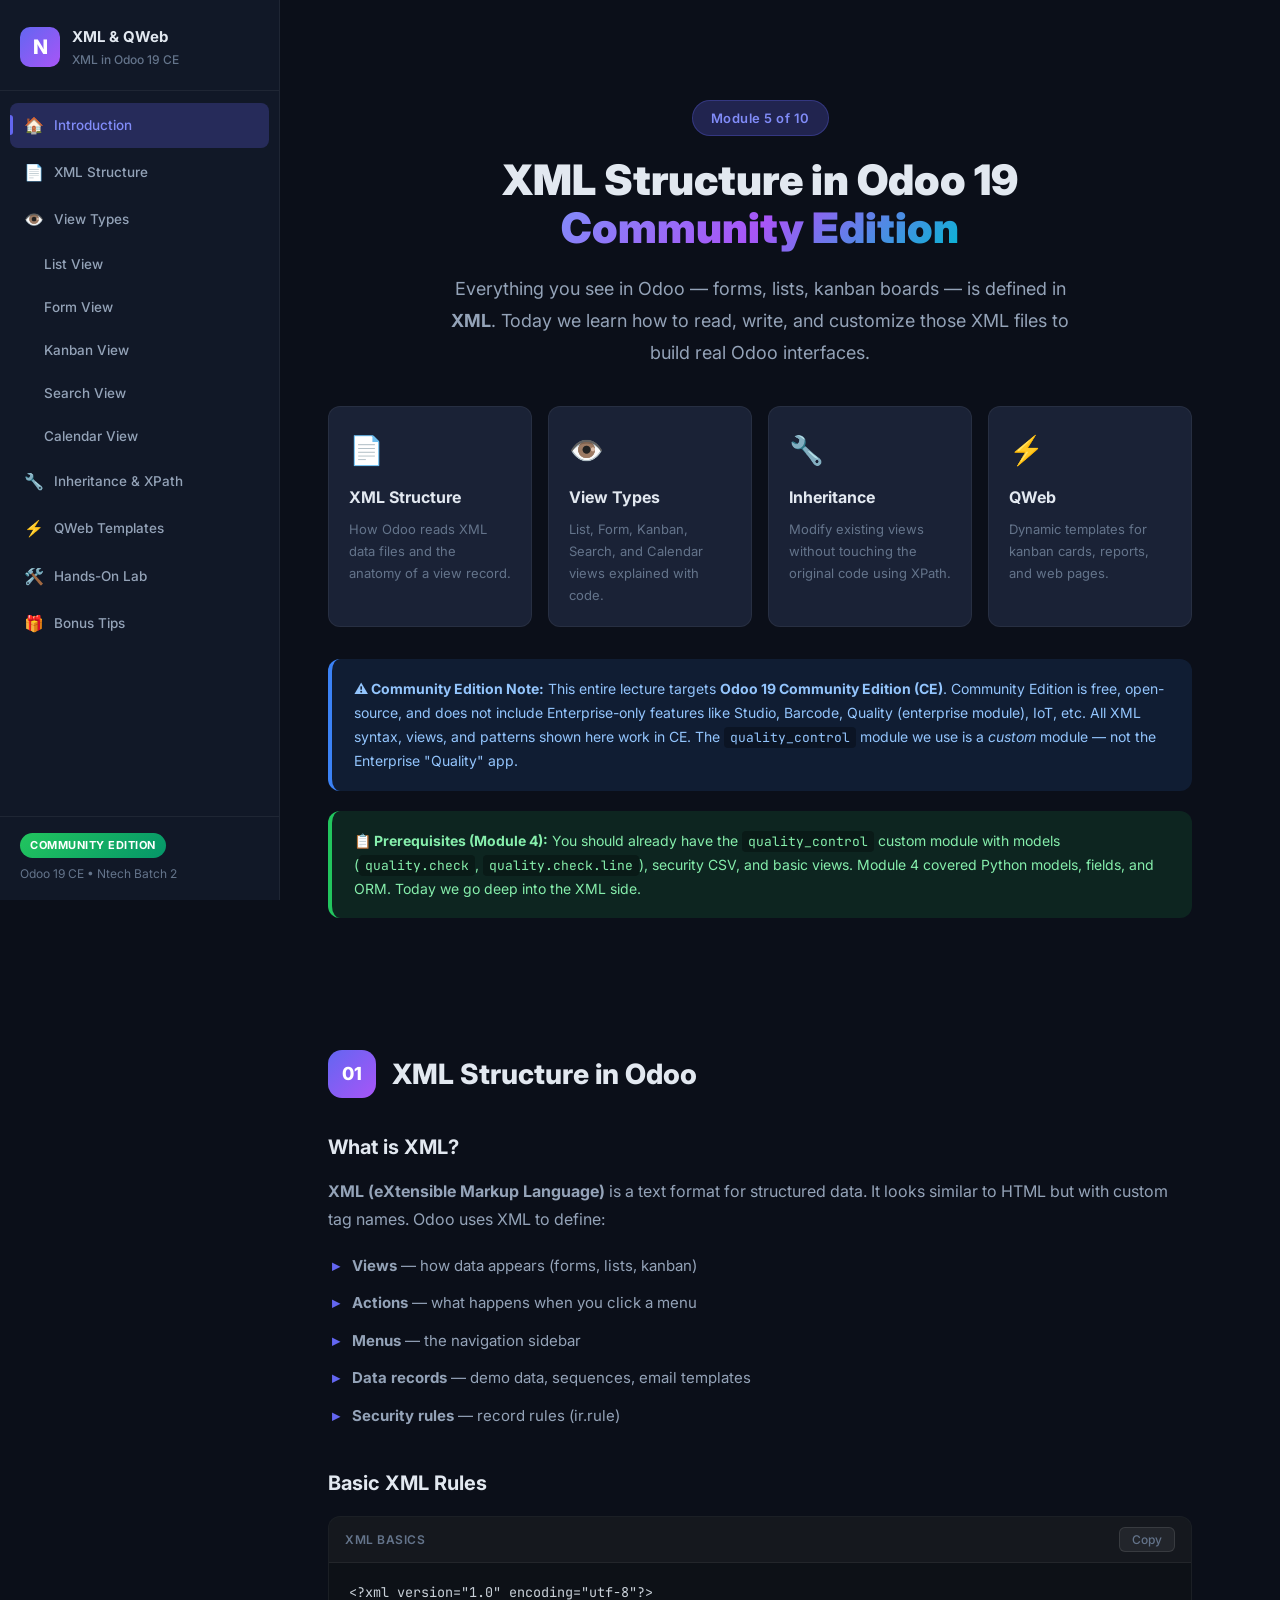
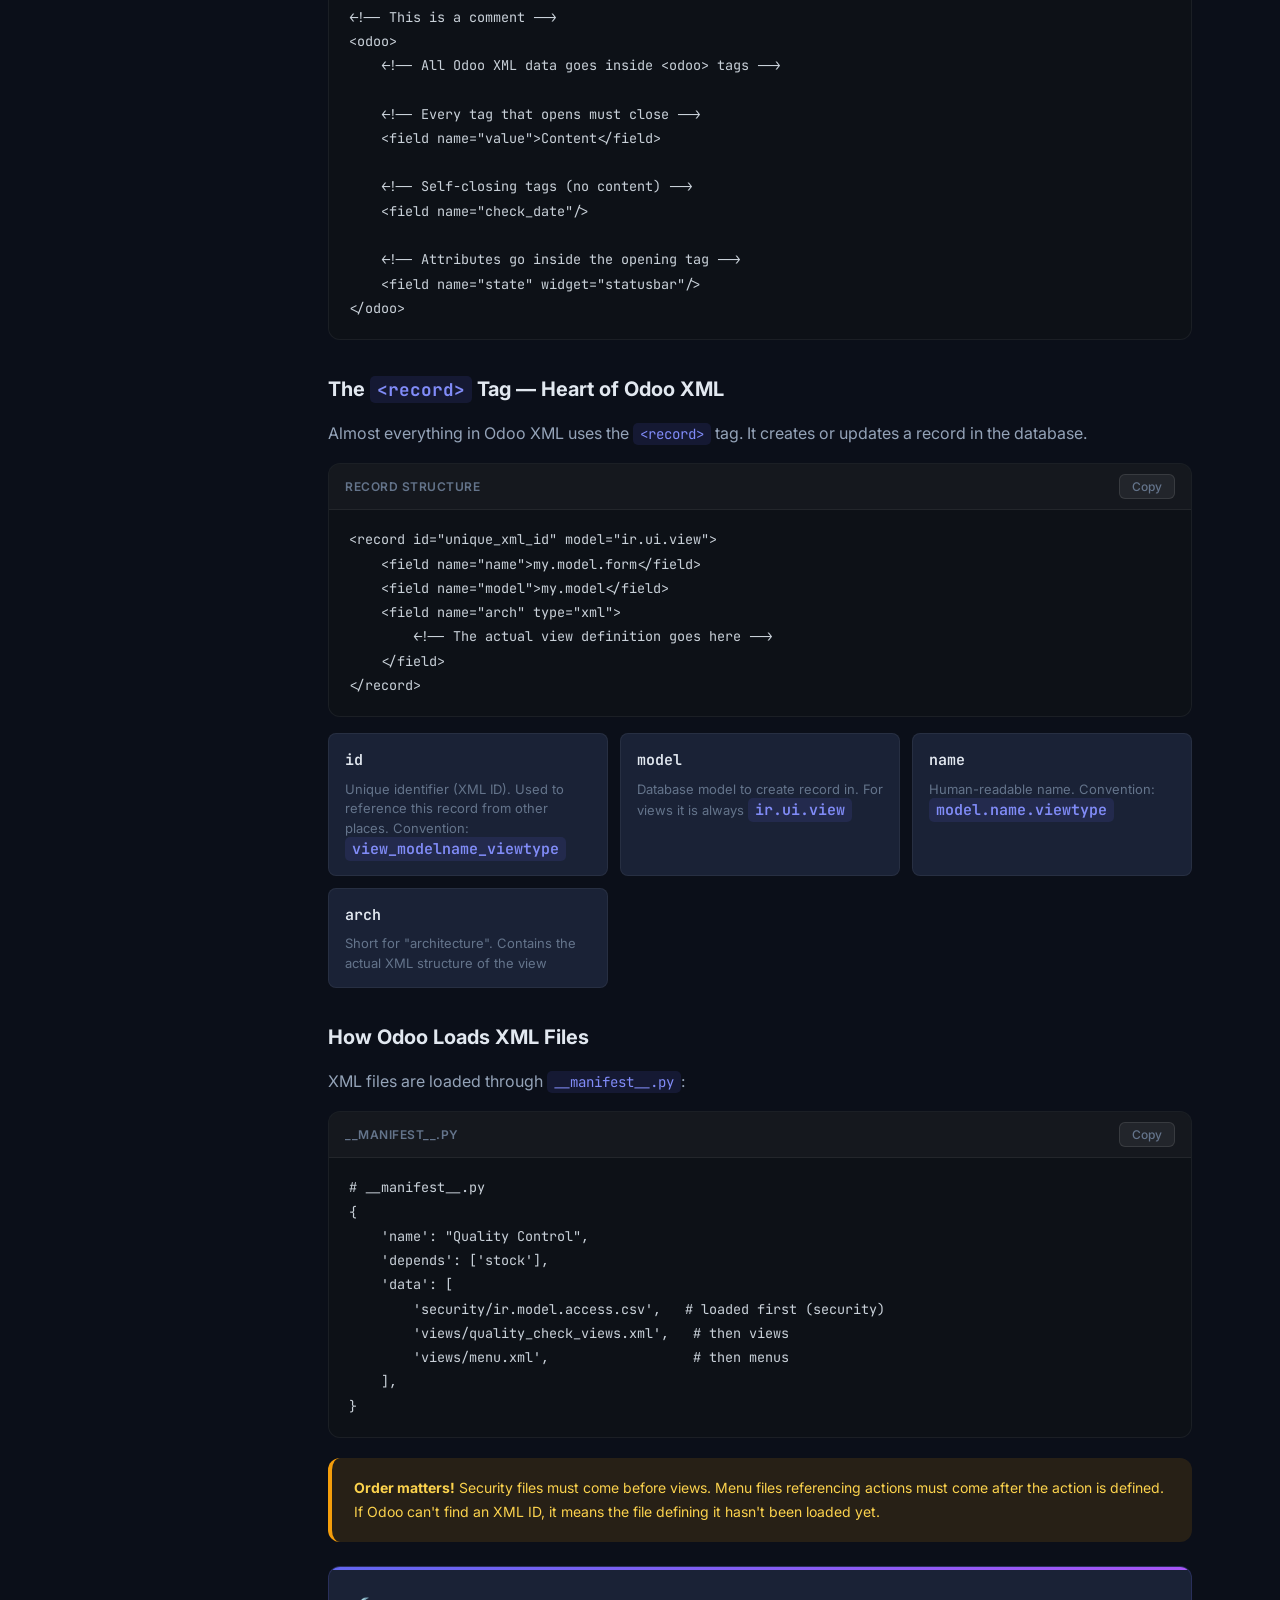
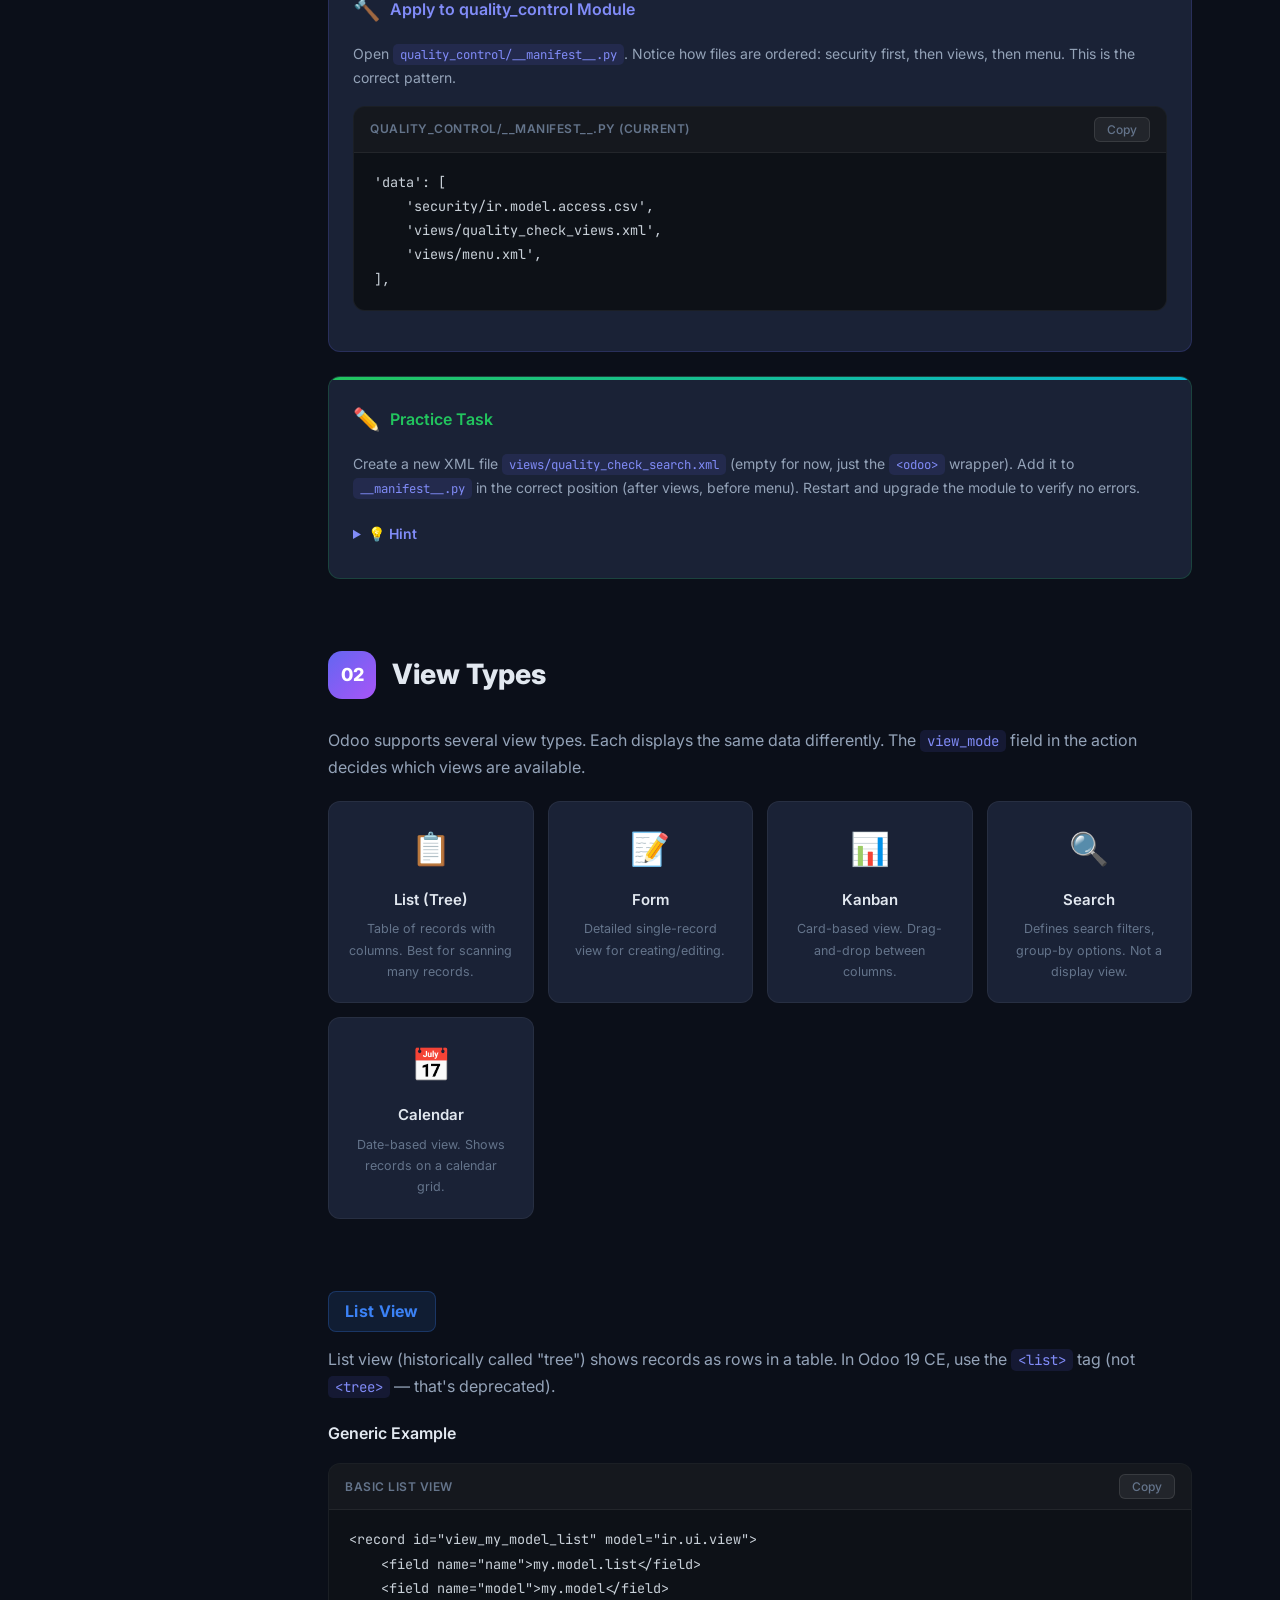
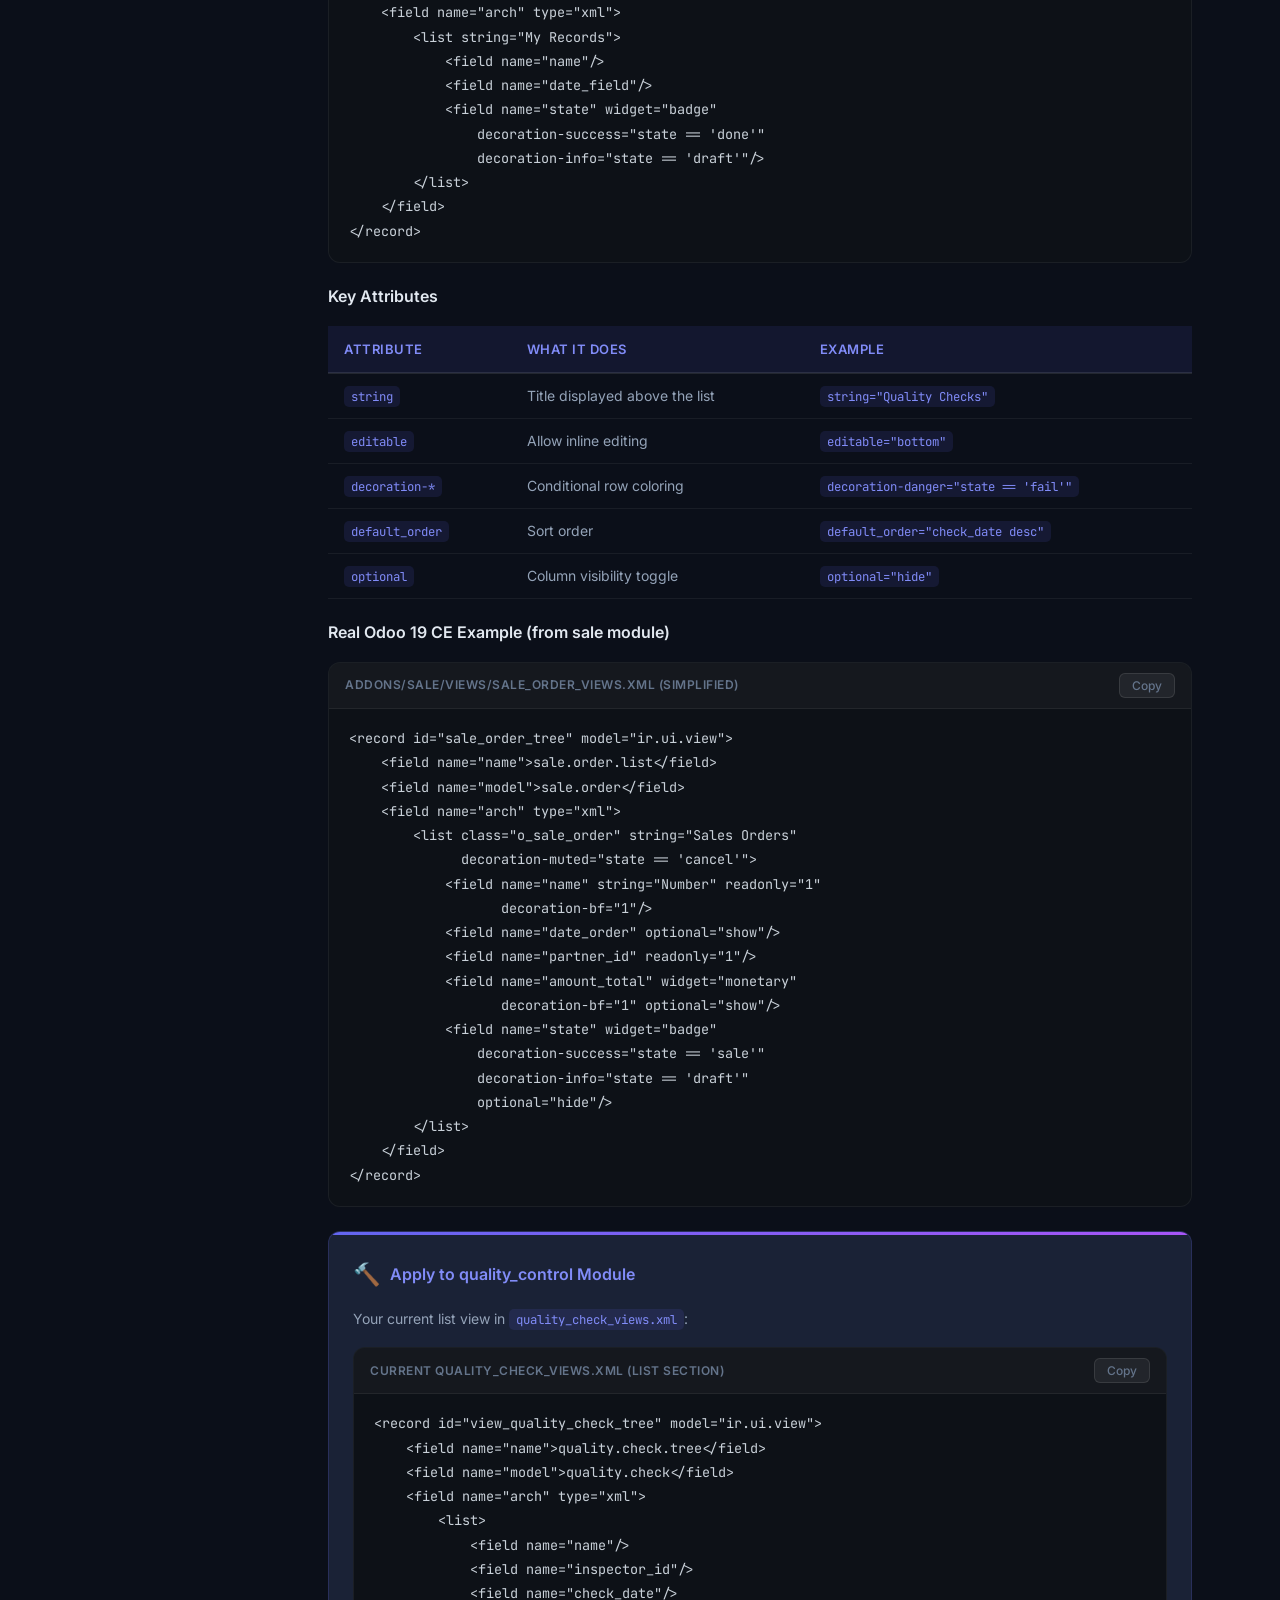
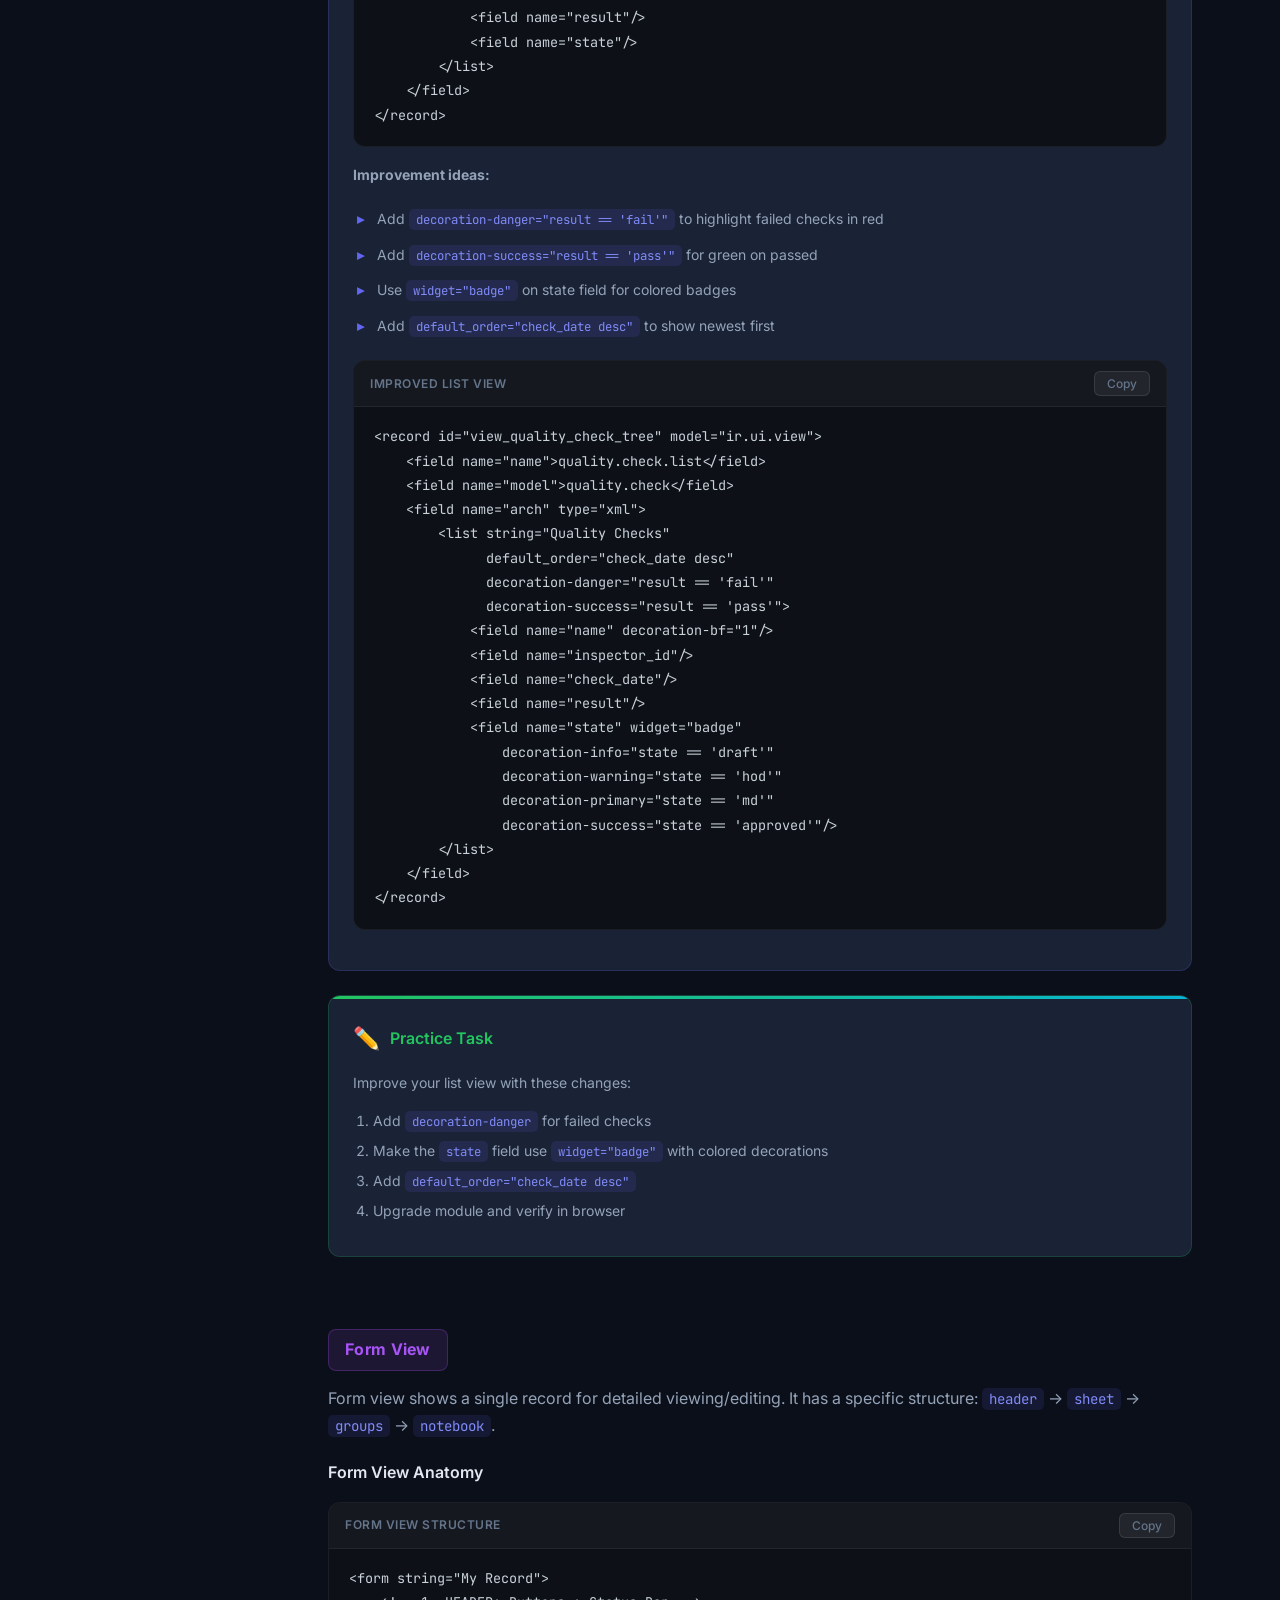
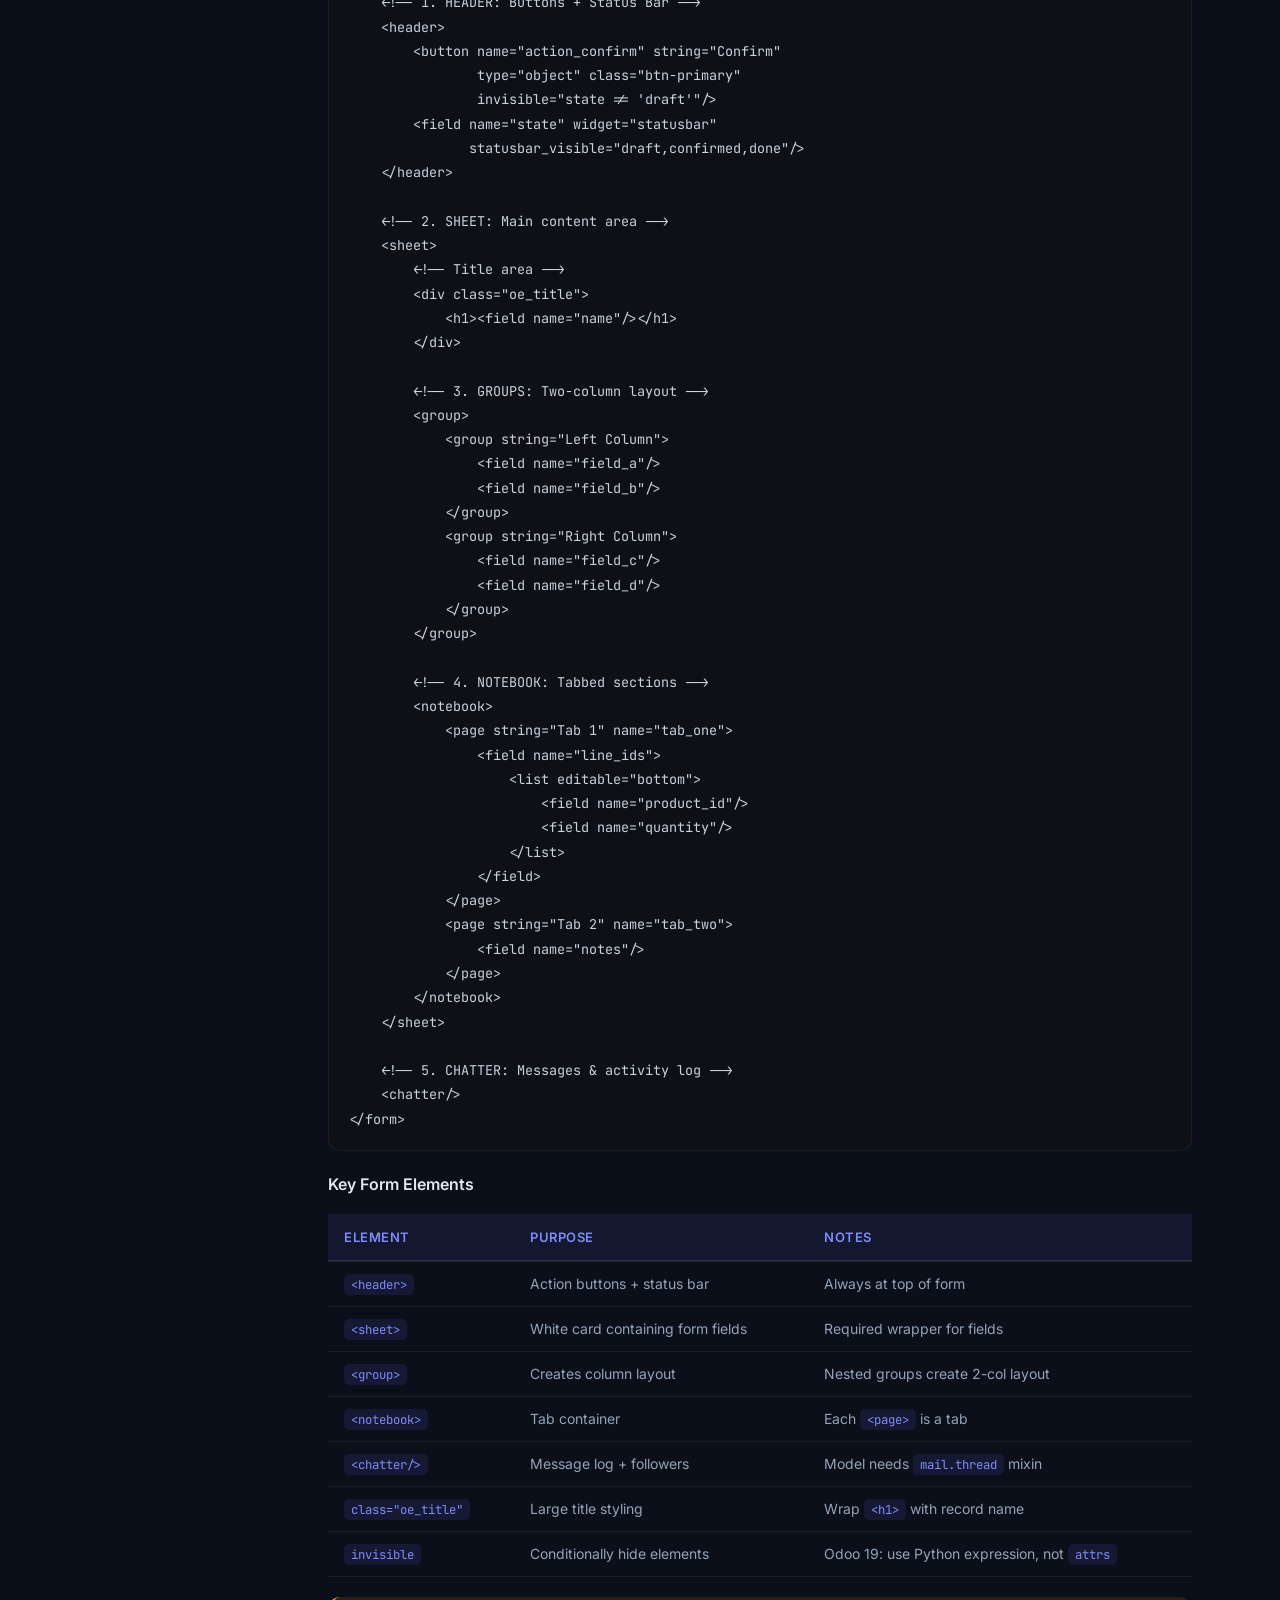
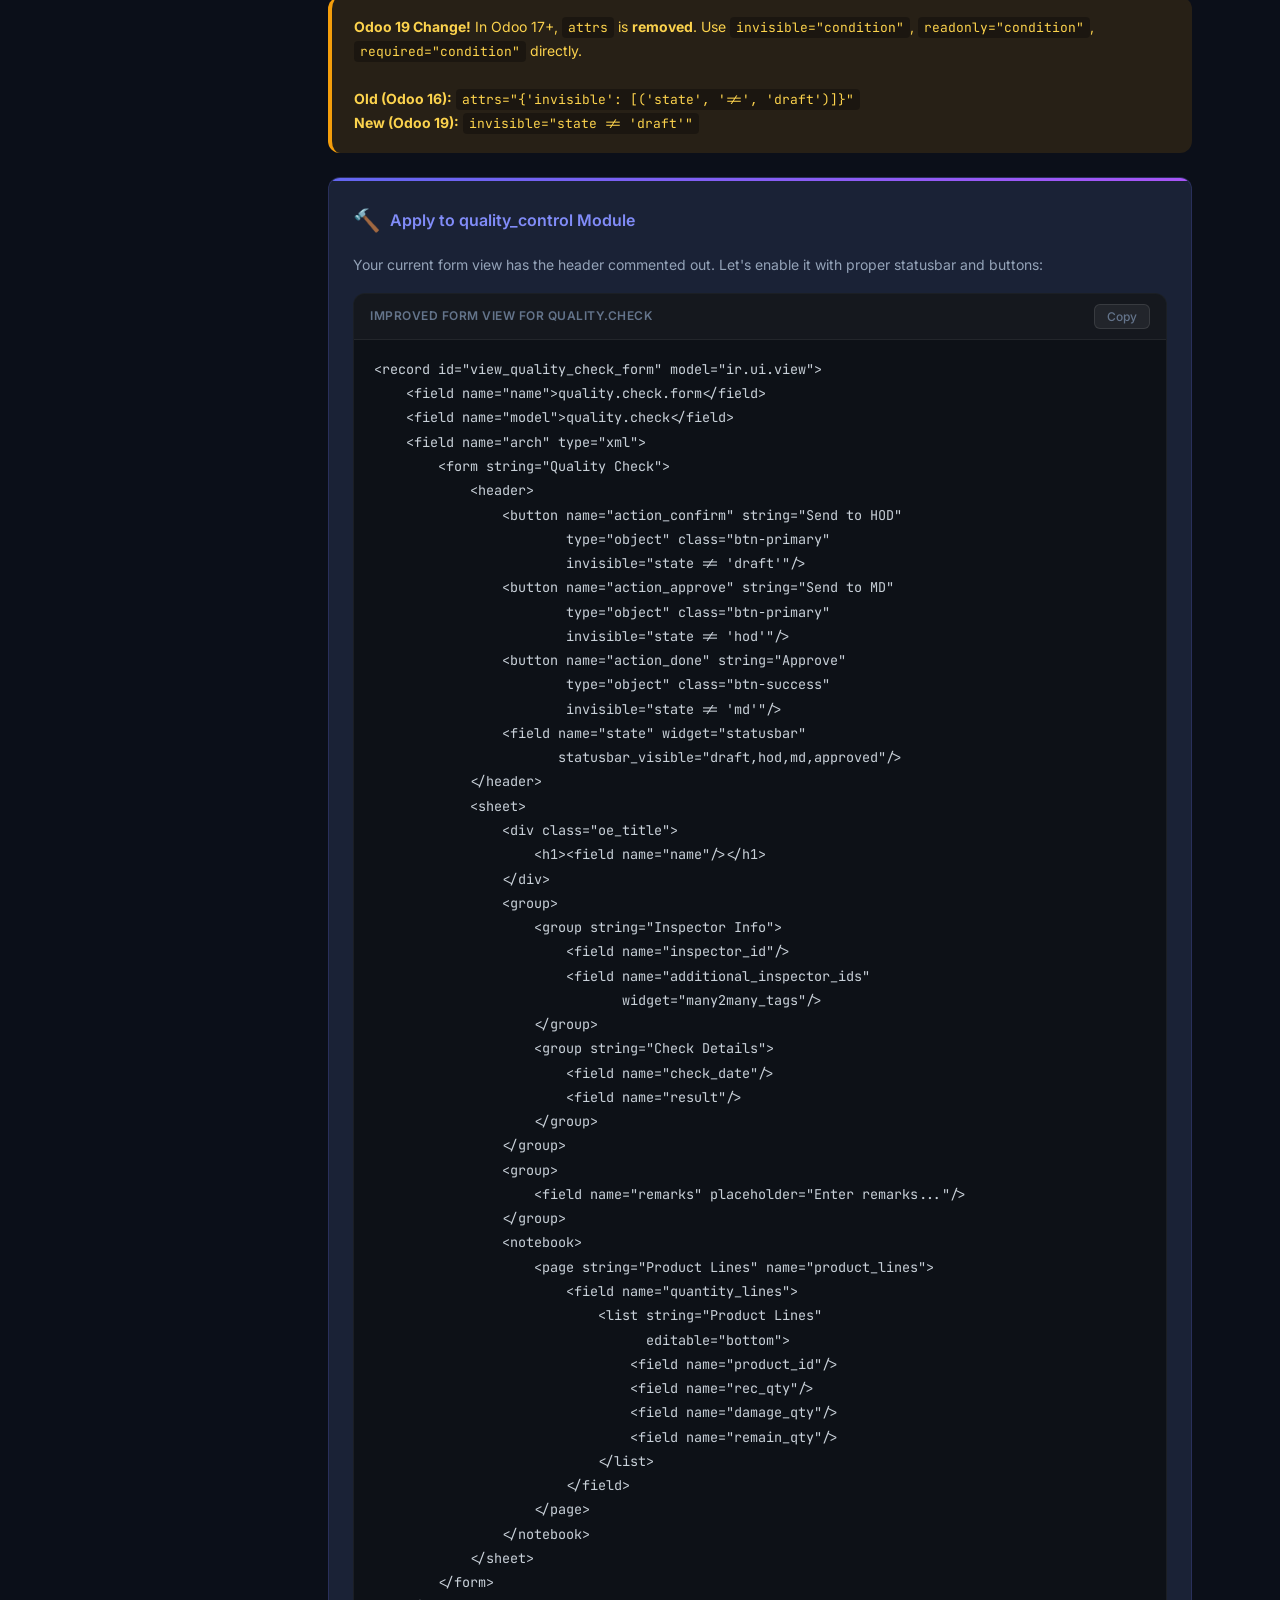
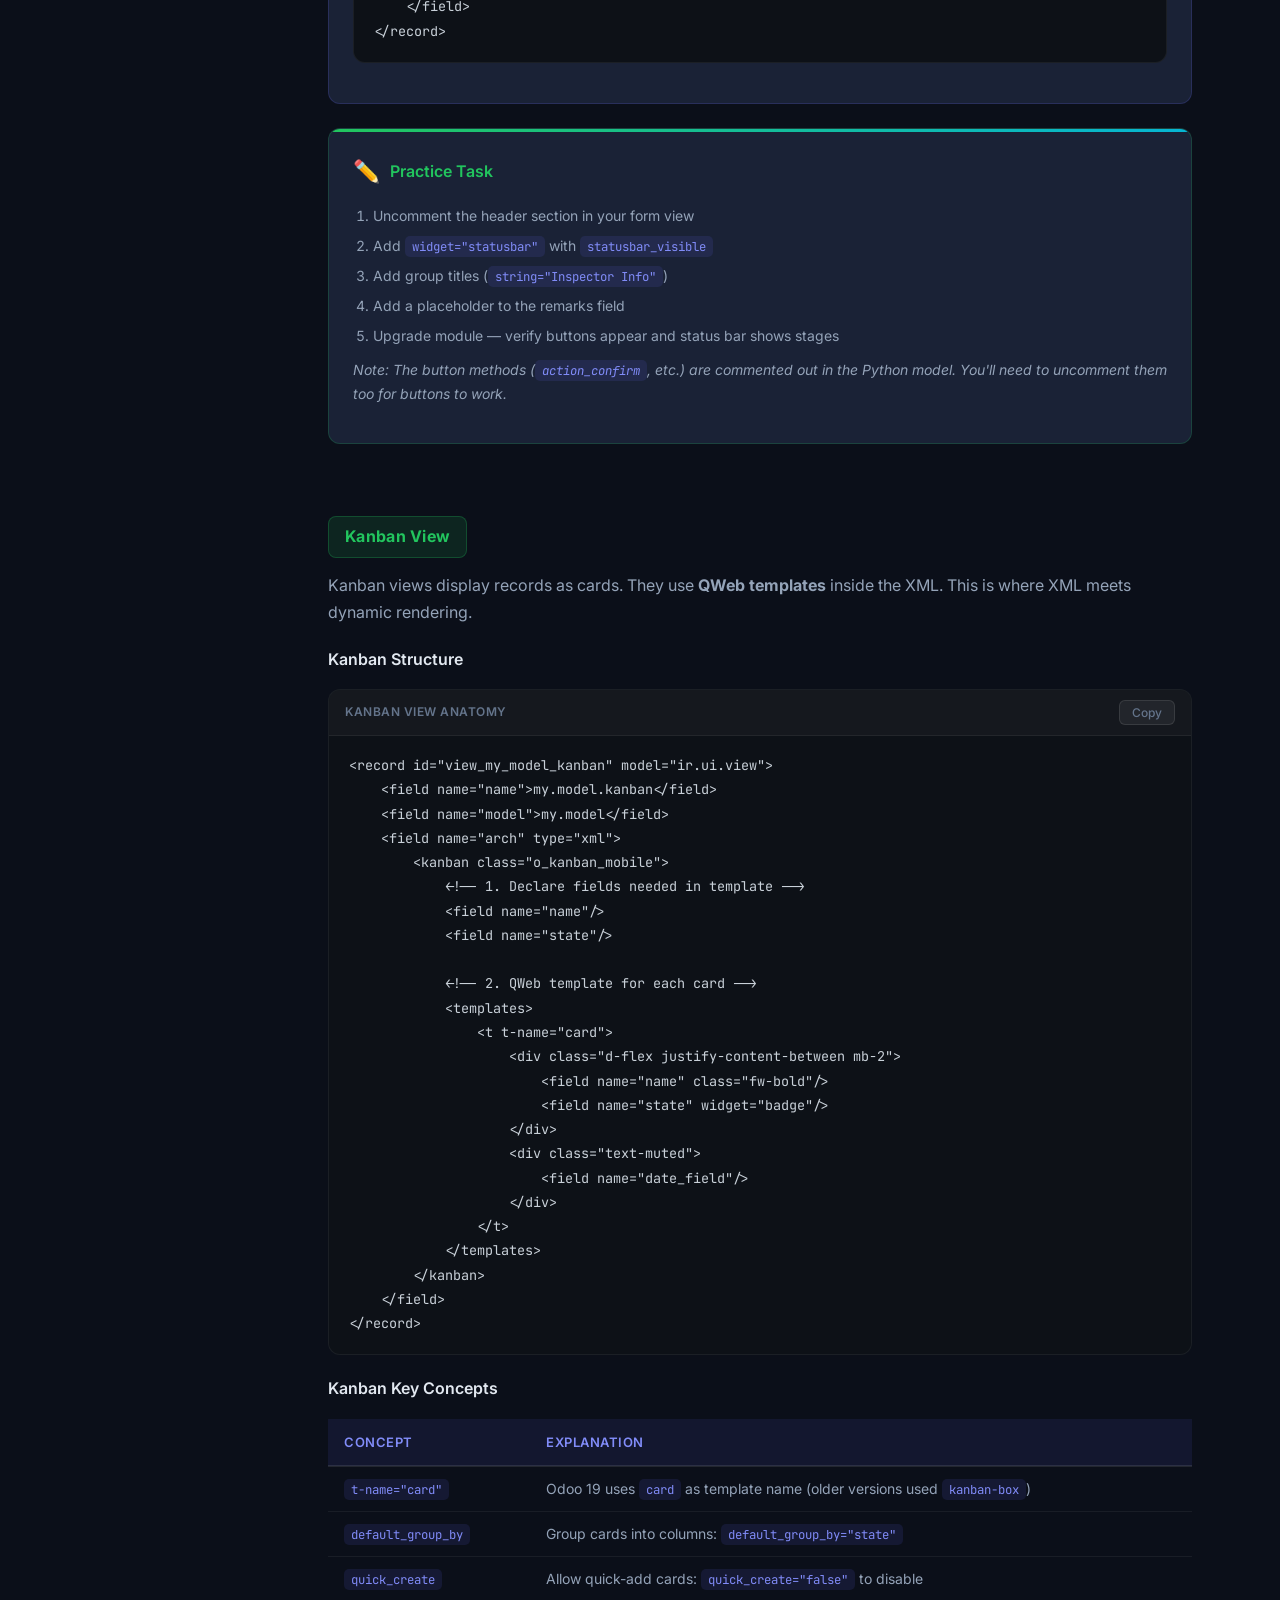
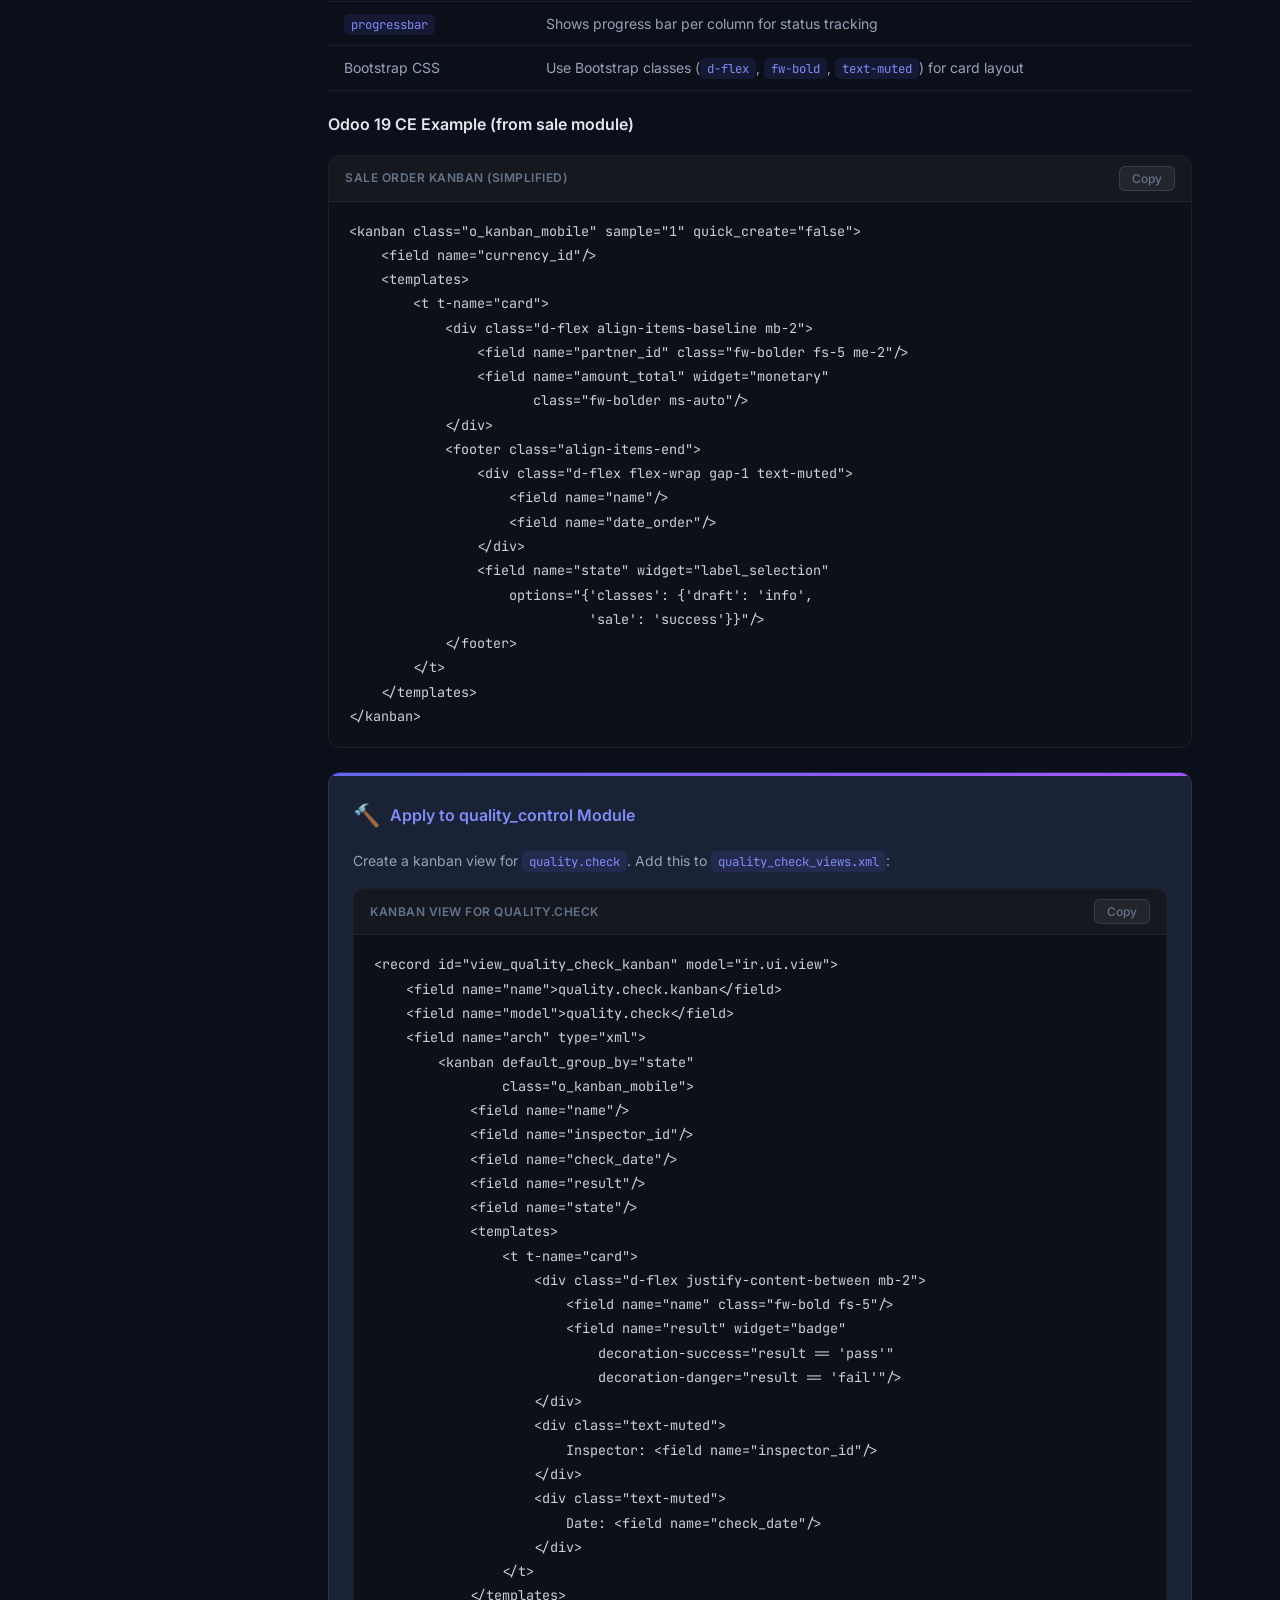
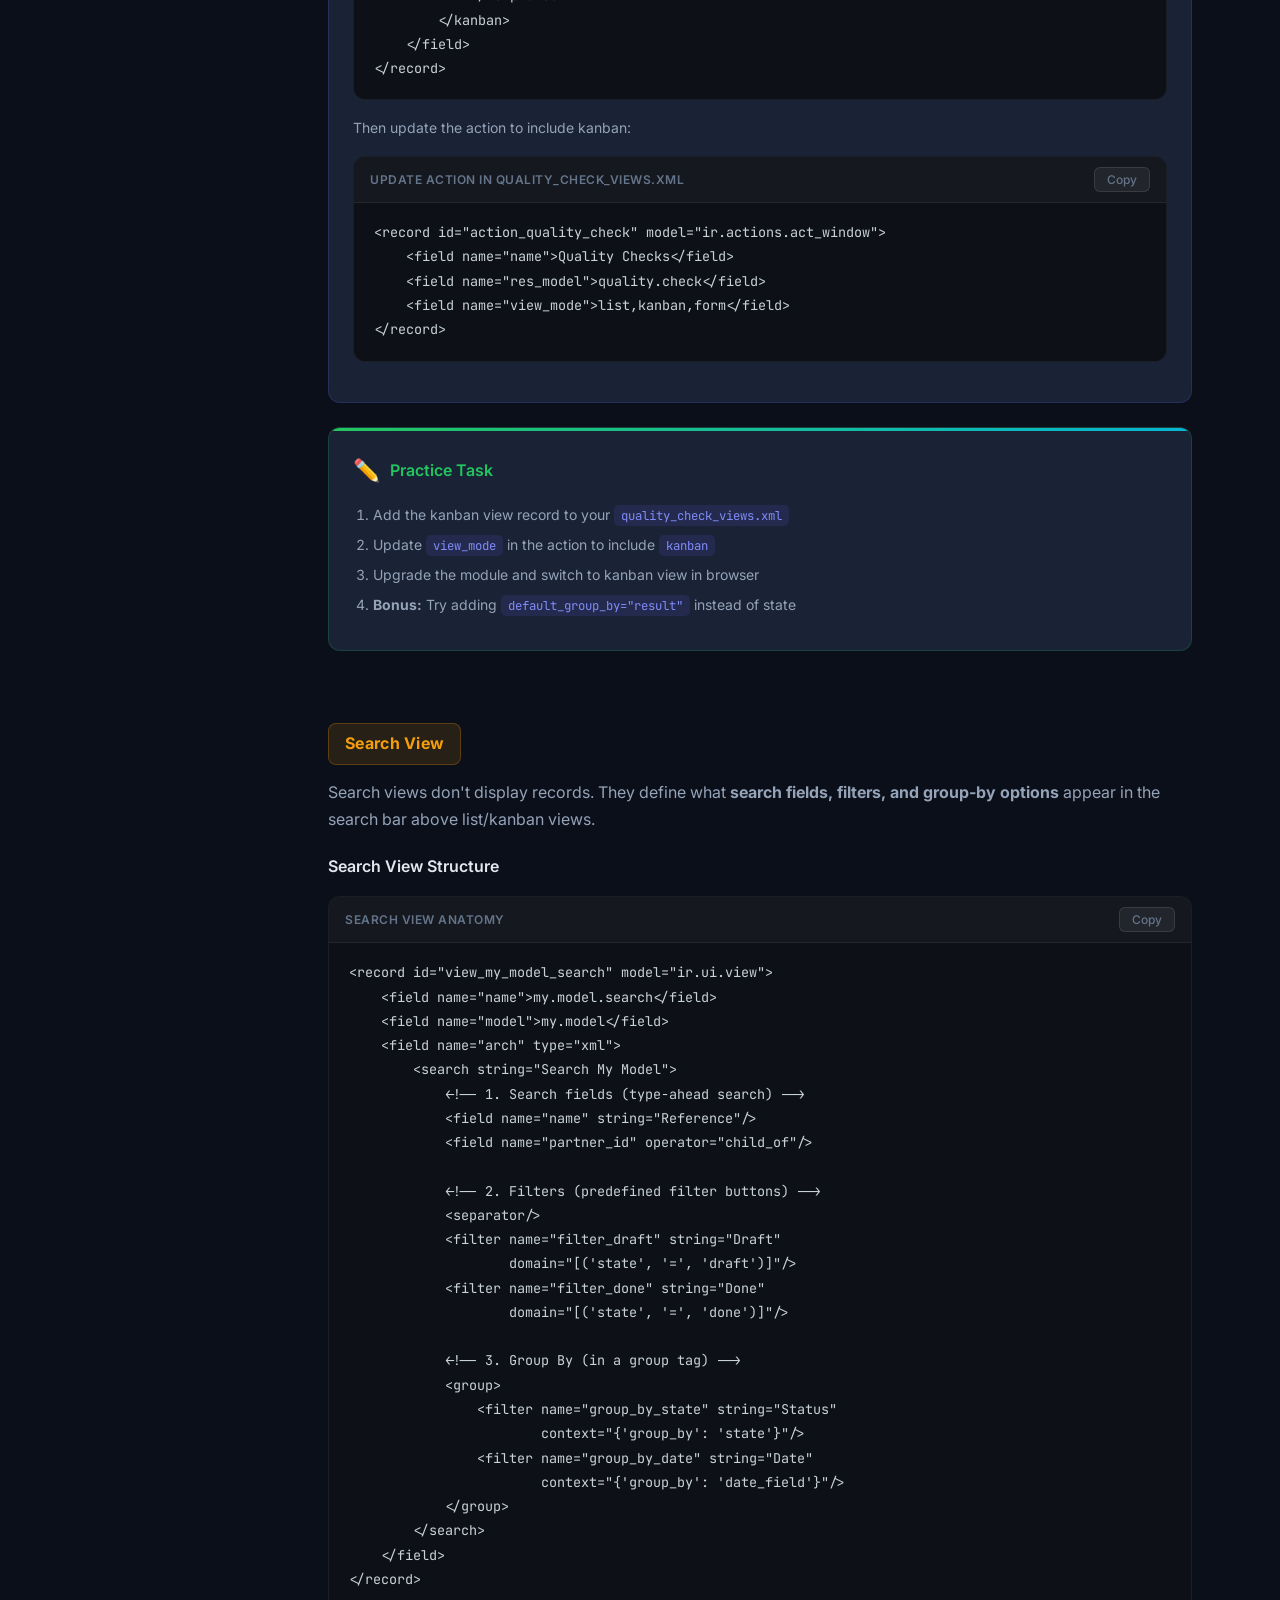
==== module5_lecture/index.html @ 1974e5aa "Add files via upload" ====
<!DOCTYPE html>
<html lang="en">
<head>
    <meta charset="UTF-8">
    <meta name="viewport" content="width=device-width, initial-scale=1.0">
    <title>Module 5 — XML Structure in Odoo 19 CE | Ntech Batch 2</title>
    <meta name="description" content="Beginner-friendly lecture on Odoo 19 Community Edition XML views, inheritance, QWeb templates, and hands-on exercises using the Quality Control module.">
    <link rel="preconnect" href="https://fonts.googleapis.com">
    <link rel="preconnect" href="https://fonts.gstatic.com" crossorigin>
    <link href="https://fonts.googleapis.com/css2?family=Inter:wght@300;400;500;600;700;800;900&family=JetBrains+Mono:wght@400;500;600&display=swap" rel="stylesheet">
    <link rel="stylesheet" href="styles.css">
</head>
<body>
    <!-- ============================================================ -->
    <!-- FLOATING PROGRESS BAR                                         -->
    <!-- ============================================================ -->
    <div class="progress-bar" id="progressBar"></div>

    <!-- ============================================================ -->
    <!-- SIDEBAR NAVIGATION                                            -->
    <!-- ============================================================ -->
    <nav class="sidebar" id="sidebar">
        <div class="sidebar-header">
            <div class="logo-mark">N</div>
            <div>
                <div class="sidebar-title">XML &amp; QWeb</div>
                <div class="sidebar-subtitle">XML in Odoo 19 CE</div>
            </div>
        </div>
        <ul class="nav-list" id="navList">
            <li><a href="#intro" class="nav-link active" data-section="intro">
                <span class="nav-icon">🏠</span> Introduction
            </a></li>
            <li><a href="#topic1" class="nav-link" data-section="topic1">
                <span class="nav-icon">📄</span> XML Structure
            </a></li>
            <li><a href="#topic2" class="nav-link" data-section="topic2">
                <span class="nav-icon">👁️</span> View Types
            </a></li>
            <li class="nav-sub"><a href="#topic2-list" class="nav-link" data-section="topic2-list">List View</a></li>
            <li class="nav-sub"><a href="#topic2-form" class="nav-link" data-section="topic2-form">Form View</a></li>
            <li class="nav-sub"><a href="#topic2-kanban" class="nav-link" data-section="topic2-kanban">Kanban View</a></li>
            <li class="nav-sub"><a href="#topic2-search" class="nav-link" data-section="topic2-search">Search View</a></li>
            <li class="nav-sub"><a href="#topic2-calendar" class="nav-link" data-section="topic2-calendar">Calendar View</a></li>
            <li><a href="#topic3" class="nav-link" data-section="topic3">
                <span class="nav-icon">🔧</span> Inheritance & XPath
            </a></li>
            <li><a href="#topic4" class="nav-link" data-section="topic4">
                <span class="nav-icon">⚡</span> QWeb Templates
            </a></li>
            <li><a href="#topic5" class="nav-link" data-section="topic5">
                <span class="nav-icon">🛠️</span> Hands-On Lab
            </a></li>
            <li><a href="#bonus" class="nav-link" data-section="bonus">
                <span class="nav-icon">🎁</span> Bonus Tips
            </a></li>
        </ul>
        <div class="sidebar-footer">
            <div class="edition-badge">Community Edition</div>
            <span>Odoo 19 CE &bull; Ntech Batch 2</span>
        </div>
    </nav>

    <!-- ============================================================ -->
    <!-- MOBILE TOPBAR                                                 -->
    <!-- ============================================================ -->
    <div class="mobile-topbar" id="mobileTopbar">
        <button class="hamburger" id="hamburger" aria-label="Toggle menu">
            <span></span><span></span><span></span>
        </button>
        <span class="mobile-title">Module 5 — XML in Odoo 19 CE</span>
    </div>

    <!-- ============================================================ -->
    <!-- MAIN CONTENT                                                  -->
    <!-- ============================================================ -->
    <main class="content" id="content">

        <!-- ====== HERO / INTRO ====== -->
        <section id="intro" class="section hero-section">
            <div class="hero-badge">Module 5 of 10</div>
            <h1>XML Structure in Odoo 19<br><span class="gradient-text">Community Edition</span></h1>
            <p class="hero-lead">
                Everything you see in Odoo — forms, lists, kanban boards — is defined in <strong>XML</strong>.
                Today we learn how to read, write, and customize those XML files to build real Odoo interfaces.
            </p>
            <div class="hero-cards">
                <div class="info-card">
                    <div class="info-card-icon">📄</div>
                    <h3>XML Structure</h3>
                    <p>How Odoo reads XML data files and the anatomy of a view record.</p>
                </div>
                <div class="info-card">
                    <div class="info-card-icon">👁️</div>
                    <h3>View Types</h3>
                    <p>List, Form, Kanban, Search, and Calendar views explained with code.</p>
                </div>
                <div class="info-card">
                    <div class="info-card-icon">🔧</div>
                    <h3>Inheritance</h3>
                    <p>Modify existing views without touching the original code using XPath.</p>
                </div>
                <div class="info-card">
                    <div class="info-card-icon">⚡</div>
                    <h3>QWeb</h3>
                    <p>Dynamic templates for kanban cards, reports, and web pages.</p>
                </div>
            </div>
            <div class="callout callout-info">
                <strong>⚠️ Community Edition Note:</strong> This entire lecture targets <strong>Odoo 19 Community Edition (CE)</strong>.
                Community Edition is free, open-source, and does not include Enterprise-only features like Studio, Barcode,
                Quality (enterprise module), IoT, etc. All XML syntax, views, and patterns shown here work in CE.
                The <code>quality_control</code> module we use is a <em>custom</em> module — not the Enterprise "Quality" app.
            </div>
            <div class="callout callout-tip">
                <strong>📋 Prerequisites (Module 4):</strong> You should already have the <code>quality_control</code> custom module
                with models (<code>quality.check</code>, <code>quality.check.line</code>), security CSV, and basic views.
                Module 4 covered Python models, fields, and ORM. Today we go deep into the XML side.
            </div>
        </section>

        <!-- ====== TOPIC 1: XML STRUCTURE ====== -->
        <section id="topic1" class="section">
            <div class="section-header">
                <span class="topic-number">01</span>
                <h2>XML Structure in Odoo</h2>
            </div>

            <h3>What is XML?</h3>
            <p>
                <strong>XML (eXtensible Markup Language)</strong> is a text format for structured data.
                It looks similar to HTML but with custom tag names. Odoo uses XML to define:
            </p>
            <ul class="styled-list">
                <li><strong>Views</strong> — how data appears (forms, lists, kanban)</li>
                <li><strong>Actions</strong> — what happens when you click a menu</li>
                <li><strong>Menus</strong> — the navigation sidebar</li>
                <li><strong>Data records</strong> — demo data, sequences, email templates</li>
                <li><strong>Security rules</strong> — record rules (ir.rule)</li>
            </ul>

            <h3>Basic XML Rules</h3>
            <div class="code-block">
                <div class="code-header">
                    <span class="code-lang">XML Basics</span>
                    <button class="copy-btn" onclick="copyCode(this)">Copy</button>
                </div>
<pre><code>&lt;?xml version="1.0" encoding="utf-8"?&gt;
&lt;!-- This is a comment --&gt;
&lt;odoo&gt;
    &lt;!-- All Odoo XML data goes inside &lt;odoo&gt; tags --&gt;

    &lt;!-- Every tag that opens must close --&gt;
    &lt;field name="value"&gt;Content&lt;/field&gt;

    &lt;!-- Self-closing tags (no content) --&gt;
    &lt;field name="check_date"/&gt;

    &lt;!-- Attributes go inside the opening tag --&gt;
    &lt;field name="state" widget="statusbar"/&gt;
&lt;/odoo&gt;</code></pre>
            </div>

            <h3>The <code>&lt;record&gt;</code> Tag — Heart of Odoo XML</h3>
            <p>
                Almost everything in Odoo XML uses the <code>&lt;record&gt;</code> tag.
                It creates or updates a record in the database.
            </p>
            <div class="code-block">
                <div class="code-header">
                    <span class="code-lang">Record Structure</span>
                    <button class="copy-btn" onclick="copyCode(this)">Copy</button>
                </div>
<pre><code>&lt;record id="unique_xml_id" model="ir.ui.view"&gt;
    &lt;field name="name"&gt;my.model.form&lt;/field&gt;
    &lt;field name="model"&gt;my.model&lt;/field&gt;
    &lt;field name="arch" type="xml"&gt;
        &lt;!-- The actual view definition goes here --&gt;
    &lt;/field&gt;
&lt;/record&gt;</code></pre>
            </div>

            <div class="anatomy-grid">
                <div class="anatomy-item">
                    <code>id</code>
                    <span>Unique identifier (XML ID). Used to reference this record from other places. Convention: <code>view_modelname_viewtype</code></span>
                </div>
                <div class="anatomy-item">
                    <code>model</code>
                    <span>Database model to create record in. For views it is always <code>ir.ui.view</code></span>
                </div>
                <div class="anatomy-item">
                    <code>name</code>
                    <span>Human-readable name. Convention: <code>model.name.viewtype</code></span>
                </div>
                <div class="anatomy-item">
                    <code>arch</code>
                    <span>Short for "architecture". Contains the actual XML structure of the view</span>
                </div>
            </div>

            <h3>How Odoo Loads XML Files</h3>
            <p>XML files are loaded through <code>__manifest__.py</code>:</p>
            <div class="code-block">
                <div class="code-header">
                    <span class="code-lang">__manifest__.py</span>
                    <button class="copy-btn" onclick="copyCode(this)">Copy</button>
                </div>
<pre><code># __manifest__.py
{
    'name': "Quality Control",
    'depends': ['stock'],
    'data': [
        'security/ir.model.access.csv',   # loaded first (security)
        'views/quality_check_views.xml',   # then views
        'views/menu.xml',                  # then menus
    ],
}</code></pre>
            </div>
            <div class="callout callout-warning">
                <strong>Order matters!</strong> Security files must come before views.
                Menu files referencing actions must come after the action is defined.
                If Odoo can't find an XML ID, it means the file defining it hasn't been loaded yet.
            </div>

            <!-- APPLY TO MODULE -->
            <div class="apply-box">
                <div class="apply-header">
                    <span class="apply-icon">🔨</span>
                    <h4>Apply to quality_control Module</h4>
                </div>
                <p>
                    Open <code>quality_control/__manifest__.py</code>. Notice how files are ordered:
                    security first, then views, then menu. This is the correct pattern.
                </p>
                <div class="code-block">
                    <div class="code-header">
                        <span class="code-lang">quality_control/__manifest__.py (current)</span>
                        <button class="copy-btn" onclick="copyCode(this)">Copy</button>
                    </div>
<pre><code>'data': [
    'security/ir.model.access.csv',
    'views/quality_check_views.xml',
    'views/menu.xml',
],</code></pre>
                </div>
            </div>

            <!-- PRACTICE TASK -->
            <div class="practice-box">
                <div class="practice-header">
                    <span class="practice-icon">✏️</span>
                    <h4>Practice Task</h4>
                </div>
                <p>
                    Create a new XML file <code>views/quality_check_search.xml</code> (empty for now, just the
                    <code>&lt;odoo&gt;</code> wrapper). Add it to <code>__manifest__.py</code> in the correct position
                    (after views, before menu). Restart and upgrade the module to verify no errors.
                </p>
                <details class="hint-details">
                    <summary>💡 Hint</summary>
                    <div class="code-block">
                        <div class="code-header">
                            <span class="code-lang">views/quality_check_search.xml</span>
                            <button class="copy-btn" onclick="copyCode(this)">Copy</button>
                        </div>
<pre><code>&lt;?xml version="1.0" encoding="utf-8"?&gt;
&lt;odoo&gt;
    &lt;!-- Search view will go here --&gt;
&lt;/odoo&gt;</code></pre>
                    </div>
                </details>
            </div>
        </section>

        <!-- ====== TOPIC 2: VIEW TYPES ====== -->
        <section id="topic2" class="section">
            <div class="section-header">
                <span class="topic-number">02</span>
                <h2>View Types</h2>
            </div>
            <p>
                Odoo supports several view types. Each displays the same data differently.
                The <code>view_mode</code> field in the action decides which views are available.
            </p>
            <div class="view-type-grid">
                <div class="view-type-card">
                    <div class="view-type-icon">📋</div>
                    <h4>List (Tree)</h4>
                    <p>Table of records with columns. Best for scanning many records.</p>
                </div>
                <div class="view-type-card">
                    <div class="view-type-icon">📝</div>
                    <h4>Form</h4>
                    <p>Detailed single-record view for creating/editing.</p>
                </div>
                <div class="view-type-card">
                    <div class="view-type-icon">📊</div>
                    <h4>Kanban</h4>
                    <p>Card-based view. Drag-and-drop between columns.</p>
                </div>
                <div class="view-type-card">
                    <div class="view-type-icon">🔍</div>
                    <h4>Search</h4>
                    <p>Defines search filters, group-by options. Not a display view.</p>
                </div>
                <div class="view-type-card">
                    <div class="view-type-icon">📅</div>
                    <h4>Calendar</h4>
                    <p>Date-based view. Shows records on a calendar grid.</p>
                </div>
            </div>
        </section>

        <!-- ====== LIST VIEW ====== -->
        <section id="topic2-list" class="section">
            <h3><span class="view-badge list-badge">List View</span></h3>
            <p>
                List view (historically called "tree") shows records as rows in a table.
                In Odoo 19 CE, use the <code>&lt;list&gt;</code> tag (not <code>&lt;tree&gt;</code> — that's deprecated).
            </p>

            <h4>Generic Example</h4>
            <div class="code-block">
                <div class="code-header">
                    <span class="code-lang">Basic List View</span>
                    <button class="copy-btn" onclick="copyCode(this)">Copy</button>
                </div>
<pre><code>&lt;record id="view_my_model_list" model="ir.ui.view"&gt;
    &lt;field name="name"&gt;my.model.list&lt;/field&gt;
    &lt;field name="model"&gt;my.model&lt;/field&gt;
    &lt;field name="arch" type="xml"&gt;
        &lt;list string="My Records"&gt;
            &lt;field name="name"/&gt;
            &lt;field name="date_field"/&gt;
            &lt;field name="state" widget="badge"
                decoration-success="state == 'done'"
                decoration-info="state == 'draft'"/&gt;
        &lt;/list&gt;
    &lt;/field&gt;
&lt;/record&gt;</code></pre>
            </div>

            <h4>Key Attributes</h4>
            <table class="ref-table">
                <thead>
                    <tr><th>Attribute</th><th>What it does</th><th>Example</th></tr>
                </thead>
                <tbody>
                    <tr><td><code>string</code></td><td>Title displayed above the list</td><td><code>string="Quality Checks"</code></td></tr>
                    <tr><td><code>editable</code></td><td>Allow inline editing</td><td><code>editable="bottom"</code></td></tr>
                    <tr><td><code>decoration-*</code></td><td>Conditional row coloring</td><td><code>decoration-danger="state == 'fail'"</code></td></tr>
                    <tr><td><code>default_order</code></td><td>Sort order</td><td><code>default_order="check_date desc"</code></td></tr>
                    <tr><td><code>optional</code></td><td>Column visibility toggle</td><td><code>optional="hide"</code></td></tr>
                </tbody>
            </table>

            <h4>Real Odoo 19 CE Example (from sale module)</h4>
            <div class="code-block">
                <div class="code-header">
                    <span class="code-lang">addons/sale/views/sale_order_views.xml (simplified)</span>
                    <button class="copy-btn" onclick="copyCode(this)">Copy</button>
                </div>
<pre><code>&lt;record id="sale_order_tree" model="ir.ui.view"&gt;
    &lt;field name="name"&gt;sale.order.list&lt;/field&gt;
    &lt;field name="model"&gt;sale.order&lt;/field&gt;
    &lt;field name="arch" type="xml"&gt;
        &lt;list class="o_sale_order" string="Sales Orders"
              decoration-muted="state == 'cancel'"&gt;
            &lt;field name="name" string="Number" readonly="1"
                   decoration-bf="1"/&gt;
            &lt;field name="date_order" optional="show"/&gt;
            &lt;field name="partner_id" readonly="1"/&gt;
            &lt;field name="amount_total" widget="monetary"
                   decoration-bf="1" optional="show"/&gt;
            &lt;field name="state" widget="badge"
                decoration-success="state == 'sale'"
                decoration-info="state == 'draft'"
                optional="hide"/&gt;
        &lt;/list&gt;
    &lt;/field&gt;
&lt;/record&gt;</code></pre>
            </div>

            <div class="apply-box">
                <div class="apply-header">
                    <span class="apply-icon">🔨</span>
                    <h4>Apply to quality_control Module</h4>
                </div>
                <p>Your current list view in <code>quality_check_views.xml</code>:</p>
                <div class="code-block">
                    <div class="code-header">
                        <span class="code-lang">Current quality_check_views.xml (list section)</span>
                        <button class="copy-btn" onclick="copyCode(this)">Copy</button>
                    </div>
<pre><code>&lt;record id="view_quality_check_tree" model="ir.ui.view"&gt;
    &lt;field name="name"&gt;quality.check.tree&lt;/field&gt;
    &lt;field name="model"&gt;quality.check&lt;/field&gt;
    &lt;field name="arch" type="xml"&gt;
        &lt;list&gt;
            &lt;field name="name"/&gt;
            &lt;field name="inspector_id"/&gt;
            &lt;field name="check_date"/&gt;
            &lt;field name="result"/&gt;
            &lt;field name="state"/&gt;
        &lt;/list&gt;
    &lt;/field&gt;
&lt;/record&gt;</code></pre>
                </div>
                <p><strong>Improvement ideas:</strong></p>
                <ul class="styled-list">
                    <li>Add <code>decoration-danger="result == 'fail'"</code> to highlight failed checks in red</li>
                    <li>Add <code>decoration-success="result == 'pass'"</code> for green on passed</li>
                    <li>Use <code>widget="badge"</code> on state field for colored badges</li>
                    <li>Add <code>default_order="check_date desc"</code> to show newest first</li>
                </ul>
                <div class="code-block">
                    <div class="code-header">
                        <span class="code-lang">Improved List View</span>
                        <button class="copy-btn" onclick="copyCode(this)">Copy</button>
                    </div>
<pre><code>&lt;record id="view_quality_check_tree" model="ir.ui.view"&gt;
    &lt;field name="name"&gt;quality.check.list&lt;/field&gt;
    &lt;field name="model"&gt;quality.check&lt;/field&gt;
    &lt;field name="arch" type="xml"&gt;
        &lt;list string="Quality Checks"
              default_order="check_date desc"
              decoration-danger="result == 'fail'"
              decoration-success="result == 'pass'"&gt;
            &lt;field name="name" decoration-bf="1"/&gt;
            &lt;field name="inspector_id"/&gt;
            &lt;field name="check_date"/&gt;
            &lt;field name="result"/&gt;
            &lt;field name="state" widget="badge"
                decoration-info="state == 'draft'"
                decoration-warning="state == 'hod'"
                decoration-primary="state == 'md'"
                decoration-success="state == 'approved'"/&gt;
        &lt;/list&gt;
    &lt;/field&gt;
&lt;/record&gt;</code></pre>
                </div>
            </div>

            <div class="practice-box">
                <div class="practice-header">
                    <span class="practice-icon">✏️</span>
                    <h4>Practice Task</h4>
                </div>
                <p>
                    Improve your list view with these changes:
                </p>
                <ol>
                    <li>Add <code>decoration-danger</code> for failed checks</li>
                    <li>Make the <code>state</code> field use <code>widget="badge"</code> with colored decorations</li>
                    <li>Add <code>default_order="check_date desc"</code></li>
                    <li>Upgrade module and verify in browser</li>
                </ol>
            </div>
        </section>

        <!-- ====== FORM VIEW ====== -->
        <section id="topic2-form" class="section">
            <h3><span class="view-badge form-badge">Form View</span></h3>
            <p>
                Form view shows a single record for detailed viewing/editing.
                It has a specific structure: <code>header</code> → <code>sheet</code> → <code>groups</code> → <code>notebook</code>.
            </p>

            <h4>Form View Anatomy</h4>
            <div class="code-block">
                <div class="code-header">
                    <span class="code-lang">Form View Structure</span>
                    <button class="copy-btn" onclick="copyCode(this)">Copy</button>
                </div>
<pre><code>&lt;form string="My Record"&gt;
    &lt;!-- 1. HEADER: Buttons + Status Bar --&gt;
    &lt;header&gt;
        &lt;button name="action_confirm" string="Confirm"
                type="object" class="btn-primary"
                invisible="state != 'draft'"/&gt;
        &lt;field name="state" widget="statusbar"
               statusbar_visible="draft,confirmed,done"/&gt;
    &lt;/header&gt;

    &lt;!-- 2. SHEET: Main content area --&gt;
    &lt;sheet&gt;
        &lt;!-- Title area --&gt;
        &lt;div class="oe_title"&gt;
            &lt;h1&gt;&lt;field name="name"/&gt;&lt;/h1&gt;
        &lt;/div&gt;

        &lt;!-- 3. GROUPS: Two-column layout --&gt;
        &lt;group&gt;
            &lt;group string="Left Column"&gt;
                &lt;field name="field_a"/&gt;
                &lt;field name="field_b"/&gt;
            &lt;/group&gt;
            &lt;group string="Right Column"&gt;
                &lt;field name="field_c"/&gt;
                &lt;field name="field_d"/&gt;
            &lt;/group&gt;
        &lt;/group&gt;

        &lt;!-- 4. NOTEBOOK: Tabbed sections --&gt;
        &lt;notebook&gt;
            &lt;page string="Tab 1" name="tab_one"&gt;
                &lt;field name="line_ids"&gt;
                    &lt;list editable="bottom"&gt;
                        &lt;field name="product_id"/&gt;
                        &lt;field name="quantity"/&gt;
                    &lt;/list&gt;
                &lt;/field&gt;
            &lt;/page&gt;
            &lt;page string="Tab 2" name="tab_two"&gt;
                &lt;field name="notes"/&gt;
            &lt;/page&gt;
        &lt;/notebook&gt;
    &lt;/sheet&gt;

    &lt;!-- 5. CHATTER: Messages & activity log --&gt;
    &lt;chatter/&gt;
&lt;/form&gt;</code></pre>
            </div>

            <h4>Key Form Elements</h4>
            <table class="ref-table">
                <thead>
                    <tr><th>Element</th><th>Purpose</th><th>Notes</th></tr>
                </thead>
                <tbody>
                    <tr><td><code>&lt;header&gt;</code></td><td>Action buttons + status bar</td><td>Always at top of form</td></tr>
                    <tr><td><code>&lt;sheet&gt;</code></td><td>White card containing form fields</td><td>Required wrapper for fields</td></tr>
                    <tr><td><code>&lt;group&gt;</code></td><td>Creates column layout</td><td>Nested groups create 2-col layout</td></tr>
                    <tr><td><code>&lt;notebook&gt;</code></td><td>Tab container</td><td>Each <code>&lt;page&gt;</code> is a tab</td></tr>
                    <tr><td><code>&lt;chatter/&gt;</code></td><td>Message log + followers</td><td>Model needs <code>mail.thread</code> mixin</td></tr>
                    <tr><td><code>class="oe_title"</code></td><td>Large title styling</td><td>Wrap <code>&lt;h1&gt;</code> with record name</td></tr>
                    <tr><td><code>invisible</code></td><td>Conditionally hide elements</td><td>Odoo 19: use Python expression, not <code>attrs</code></td></tr>
                </tbody>
            </table>

            <div class="callout callout-warning">
                <strong>Odoo 19 Change!</strong> In Odoo 17+, <code>attrs</code> is <strong>removed</strong>.
                Use <code>invisible="condition"</code>, <code>readonly="condition"</code>, <code>required="condition"</code> directly.
                <br><br>
                <strong>Old (Odoo 16):</strong> <code>attrs="{'invisible': [('state', '!=', 'draft')]}"</code><br>
                <strong>New (Odoo 19):</strong> <code>invisible="state != 'draft'"</code>
            </div>

            <div class="apply-box">
                <div class="apply-header">
                    <span class="apply-icon">🔨</span>
                    <h4>Apply to quality_control Module</h4>
                </div>
                <p>Your current form view has the header commented out. Let's enable it with proper statusbar and buttons:</p>
                <div class="code-block">
                    <div class="code-header">
                        <span class="code-lang">Improved Form View for quality.check</span>
                        <button class="copy-btn" onclick="copyCode(this)">Copy</button>
                    </div>
<pre><code>&lt;record id="view_quality_check_form" model="ir.ui.view"&gt;
    &lt;field name="name"&gt;quality.check.form&lt;/field&gt;
    &lt;field name="model"&gt;quality.check&lt;/field&gt;
    &lt;field name="arch" type="xml"&gt;
        &lt;form string="Quality Check"&gt;
            &lt;header&gt;
                &lt;button name="action_confirm" string="Send to HOD"
                        type="object" class="btn-primary"
                        invisible="state != 'draft'"/&gt;
                &lt;button name="action_approve" string="Send to MD"
                        type="object" class="btn-primary"
                        invisible="state != 'hod'"/&gt;
                &lt;button name="action_done" string="Approve"
                        type="object" class="btn-success"
                        invisible="state != 'md'"/&gt;
                &lt;field name="state" widget="statusbar"
                       statusbar_visible="draft,hod,md,approved"/&gt;
            &lt;/header&gt;
            &lt;sheet&gt;
                &lt;div class="oe_title"&gt;
                    &lt;h1&gt;&lt;field name="name"/&gt;&lt;/h1&gt;
                &lt;/div&gt;
                &lt;group&gt;
                    &lt;group string="Inspector Info"&gt;
                        &lt;field name="inspector_id"/&gt;
                        &lt;field name="additional_inspector_ids"
                               widget="many2many_tags"/&gt;
                    &lt;/group&gt;
                    &lt;group string="Check Details"&gt;
                        &lt;field name="check_date"/&gt;
                        &lt;field name="result"/&gt;
                    &lt;/group&gt;
                &lt;/group&gt;
                &lt;group&gt;
                    &lt;field name="remarks" placeholder="Enter remarks..."/&gt;
                &lt;/group&gt;
                &lt;notebook&gt;
                    &lt;page string="Product Lines" name="product_lines"&gt;
                        &lt;field name="quantity_lines"&gt;
                            &lt;list string="Product Lines"
                                  editable="bottom"&gt;
                                &lt;field name="product_id"/&gt;
                                &lt;field name="rec_qty"/&gt;
                                &lt;field name="damage_qty"/&gt;
                                &lt;field name="remain_qty"/&gt;
                            &lt;/list&gt;
                        &lt;/field&gt;
                    &lt;/page&gt;
                &lt;/notebook&gt;
            &lt;/sheet&gt;
        &lt;/form&gt;
    &lt;/field&gt;
&lt;/record&gt;</code></pre>
                </div>
            </div>

            <div class="practice-box">
                <div class="practice-header">
                    <span class="practice-icon">✏️</span>
                    <h4>Practice Task</h4>
                </div>
                <ol>
                    <li>Uncomment the header section in your form view</li>
                    <li>Add <code>widget="statusbar"</code> with <code>statusbar_visible</code></li>
                    <li>Add group titles (<code>string="Inspector Info"</code>)</li>
                    <li>Add a placeholder to the remarks field</li>
                    <li>Upgrade module — verify buttons appear and status bar shows stages</li>
                </ol>
                <p><em>Note: The button methods (<code>action_confirm</code>, etc.) are commented out in the Python model. You'll need to uncomment them too for buttons to work.</em></p>
            </div>
        </section>

        <!-- ====== KANBAN VIEW ====== -->
        <section id="topic2-kanban" class="section">
            <h3><span class="view-badge kanban-badge">Kanban View</span></h3>
            <p>
                Kanban views display records as cards. They use <strong>QWeb templates</strong> inside the XML.
                This is where XML meets dynamic rendering.
            </p>

            <h4>Kanban Structure</h4>
            <div class="code-block">
                <div class="code-header">
                    <span class="code-lang">Kanban View Anatomy</span>
                    <button class="copy-btn" onclick="copyCode(this)">Copy</button>
                </div>
<pre><code>&lt;record id="view_my_model_kanban" model="ir.ui.view"&gt;
    &lt;field name="name"&gt;my.model.kanban&lt;/field&gt;
    &lt;field name="model"&gt;my.model&lt;/field&gt;
    &lt;field name="arch" type="xml"&gt;
        &lt;kanban class="o_kanban_mobile"&gt;
            &lt;!-- 1. Declare fields needed in template --&gt;
            &lt;field name="name"/&gt;
            &lt;field name="state"/&gt;

            &lt;!-- 2. QWeb template for each card --&gt;
            &lt;templates&gt;
                &lt;t t-name="card"&gt;
                    &lt;div class="d-flex justify-content-between mb-2"&gt;
                        &lt;field name="name" class="fw-bold"/&gt;
                        &lt;field name="state" widget="badge"/&gt;
                    &lt;/div&gt;
                    &lt;div class="text-muted"&gt;
                        &lt;field name="date_field"/&gt;
                    &lt;/div&gt;
                &lt;/t&gt;
            &lt;/templates&gt;
        &lt;/kanban&gt;
    &lt;/field&gt;
&lt;/record&gt;</code></pre>
            </div>

            <h4>Kanban Key Concepts</h4>
            <table class="ref-table">
                <thead>
                    <tr><th>Concept</th><th>Explanation</th></tr>
                </thead>
                <tbody>
                    <tr><td><code>t-name="card"</code></td><td>Odoo 19 uses <code>card</code> as template name (older versions used <code>kanban-box</code>)</td></tr>
                    <tr><td><code>default_group_by</code></td><td>Group cards into columns: <code>default_group_by="state"</code></td></tr>
                    <tr><td><code>quick_create</code></td><td>Allow quick-add cards: <code>quick_create="false"</code> to disable</td></tr>
                    <tr><td><code>progressbar</code></td><td>Shows progress bar per column for status tracking</td></tr>
                    <tr><td>Bootstrap CSS</td><td>Use Bootstrap classes (<code>d-flex</code>, <code>fw-bold</code>, <code>text-muted</code>) for card layout</td></tr>
                </tbody>
            </table>

            <h4>Odoo 19 CE Example (from sale module)</h4>
            <div class="code-block">
                <div class="code-header">
                    <span class="code-lang">Sale Order Kanban (simplified)</span>
                    <button class="copy-btn" onclick="copyCode(this)">Copy</button>
                </div>
<pre><code>&lt;kanban class="o_kanban_mobile" sample="1" quick_create="false"&gt;
    &lt;field name="currency_id"/&gt;
    &lt;templates&gt;
        &lt;t t-name="card"&gt;
            &lt;div class="d-flex align-items-baseline mb-2"&gt;
                &lt;field name="partner_id" class="fw-bolder fs-5 me-2"/&gt;
                &lt;field name="amount_total" widget="monetary"
                       class="fw-bolder ms-auto"/&gt;
            &lt;/div&gt;
            &lt;footer class="align-items-end"&gt;
                &lt;div class="d-flex flex-wrap gap-1 text-muted"&gt;
                    &lt;field name="name"/&gt;
                    &lt;field name="date_order"/&gt;
                &lt;/div&gt;
                &lt;field name="state" widget="label_selection"
                    options="{'classes': {'draft': 'info',
                              'sale': 'success'}}"/&gt;
            &lt;/footer&gt;
        &lt;/t&gt;
    &lt;/templates&gt;
&lt;/kanban&gt;</code></pre>
            </div>

            <div class="apply-box">
                <div class="apply-header">
                    <span class="apply-icon">🔨</span>
                    <h4>Apply to quality_control Module</h4>
                </div>
                <p>Create a kanban view for <code>quality.check</code>. Add this to <code>quality_check_views.xml</code>:</p>
                <div class="code-block">
                    <div class="code-header">
                        <span class="code-lang">Kanban View for quality.check</span>
                        <button class="copy-btn" onclick="copyCode(this)">Copy</button>
                    </div>
<pre><code>&lt;record id="view_quality_check_kanban" model="ir.ui.view"&gt;
    &lt;field name="name"&gt;quality.check.kanban&lt;/field&gt;
    &lt;field name="model"&gt;quality.check&lt;/field&gt;
    &lt;field name="arch" type="xml"&gt;
        &lt;kanban default_group_by="state"
                class="o_kanban_mobile"&gt;
            &lt;field name="name"/&gt;
            &lt;field name="inspector_id"/&gt;
            &lt;field name="check_date"/&gt;
            &lt;field name="result"/&gt;
            &lt;field name="state"/&gt;
            &lt;templates&gt;
                &lt;t t-name="card"&gt;
                    &lt;div class="d-flex justify-content-between mb-2"&gt;
                        &lt;field name="name" class="fw-bold fs-5"/&gt;
                        &lt;field name="result" widget="badge"
                            decoration-success="result == 'pass'"
                            decoration-danger="result == 'fail'"/&gt;
                    &lt;/div&gt;
                    &lt;div class="text-muted"&gt;
                        Inspector: &lt;field name="inspector_id"/&gt;
                    &lt;/div&gt;
                    &lt;div class="text-muted"&gt;
                        Date: &lt;field name="check_date"/&gt;
                    &lt;/div&gt;
                &lt;/t&gt;
            &lt;/templates&gt;
        &lt;/kanban&gt;
    &lt;/field&gt;
&lt;/record&gt;</code></pre>
                </div>
                <p>Then update the action to include kanban:</p>
                <div class="code-block">
                    <div class="code-header">
                        <span class="code-lang">Update action in quality_check_views.xml</span>
                        <button class="copy-btn" onclick="copyCode(this)">Copy</button>
                    </div>
<pre><code>&lt;record id="action_quality_check" model="ir.actions.act_window"&gt;
    &lt;field name="name"&gt;Quality Checks&lt;/field&gt;
    &lt;field name="res_model"&gt;quality.check&lt;/field&gt;
    &lt;field name="view_mode"&gt;list,kanban,form&lt;/field&gt;
&lt;/record&gt;</code></pre>
                </div>
            </div>

            <div class="practice-box">
                <div class="practice-header">
                    <span class="practice-icon">✏️</span>
                    <h4>Practice Task</h4>
                </div>
                <ol>
                    <li>Add the kanban view record to your <code>quality_check_views.xml</code></li>
                    <li>Update <code>view_mode</code> in the action to include <code>kanban</code></li>
                    <li>Upgrade the module and switch to kanban view in browser</li>
                    <li><strong>Bonus:</strong> Try adding <code>default_group_by="result"</code> instead of state</li>
                </ol>
            </div>
        </section>

        <!-- ====== SEARCH VIEW ====== -->
        <section id="topic2-search" class="section">
            <h3><span class="view-badge search-badge">Search View</span></h3>
            <p>
                Search views don't display records. They define what <strong>search fields, filters, and group-by options</strong>
                appear in the search bar above list/kanban views.
            </p>

            <h4>Search View Structure</h4>
            <div class="code-block">
                <div class="code-header">
                    <span class="code-lang">Search View Anatomy</span>
                    <button class="copy-btn" onclick="copyCode(this)">Copy</button>
                </div>
<pre><code>&lt;record id="view_my_model_search" model="ir.ui.view"&gt;
    &lt;field name="name"&gt;my.model.search&lt;/field&gt;
    &lt;field name="model"&gt;my.model&lt;/field&gt;
    &lt;field name="arch" type="xml"&gt;
        &lt;search string="Search My Model"&gt;
            &lt;!-- 1. Search fields (type-ahead search) --&gt;
            &lt;field name="name" string="Reference"/&gt;
            &lt;field name="partner_id" operator="child_of"/&gt;

            &lt;!-- 2. Filters (predefined filter buttons) --&gt;
            &lt;separator/&gt;
            &lt;filter name="filter_draft" string="Draft"
                    domain="[('state', '=', 'draft')]"/&gt;
            &lt;filter name="filter_done" string="Done"
                    domain="[('state', '=', 'done')]"/&gt;

            &lt;!-- 3. Group By (in a group tag) --&gt;
            &lt;group&gt;
                &lt;filter name="group_by_state" string="Status"
                        context="{'group_by': 'state'}"/&gt;
                &lt;filter name="group_by_date" string="Date"
                        context="{'group_by': 'date_field'}"/&gt;
            &lt;/group&gt;
        &lt;/search&gt;
    &lt;/field&gt;
&lt;/record&gt;</code></pre>
            </div>

            <h4>Key Concepts</h4>
            <table class="ref-table">
                <thead>
                    <tr><th>Element</th><th>Purpose</th><th>Example</th></tr>
                </thead>
                <tbody>
                    <tr><td><code>&lt;field&gt;</code></td><td>Searchable field (autocomplete)</td><td><code>&lt;field name="name"/&gt;</code></td></tr>
                    <tr><td><code>&lt;filter&gt;</code></td><td>Predefined filter button</td><td><code>domain="[('state','=','draft')]"</code></td></tr>
                    <tr><td><code>&lt;separator/&gt;</code></td><td>Visual separator between filters</td><td>Groups related filters</td></tr>
                    <tr><td><code>&lt;group&gt;</code></td><td>Group-by section</td><td>Uses <code>context={'group_by': 'field'}</code></td></tr>
                    <tr><td><code>filter_domain</code></td><td>Custom search logic</td><td>Search across multiple fields</td></tr>
                </tbody>
            </table>

            <div class="apply-box">
                <div class="apply-header">
                    <span class="apply-icon">🔨</span>
                    <h4>Apply to quality_control Module</h4>
                </div>
                <p>Your module has no search view yet. Create one:</p>
                <div class="code-block">
                    <div class="code-header">
                        <span class="code-lang">Search View for quality.check</span>
                        <button class="copy-btn" onclick="copyCode(this)">Copy</button>
                    </div>
<pre><code>&lt;record id="view_quality_check_search" model="ir.ui.view"&gt;
    &lt;field name="name"&gt;quality.check.search&lt;/field&gt;
    &lt;field name="model"&gt;quality.check&lt;/field&gt;
    &lt;field name="arch" type="xml"&gt;
        &lt;search string="Search Quality Checks"&gt;
            &lt;field name="name" string="Reference"/&gt;
            &lt;field name="inspector_id"/&gt;
            &lt;separator/&gt;
            &lt;filter name="filter_draft" string="Draft"
                    domain="[('state', '=', 'draft')]"/&gt;
            &lt;filter name="filter_approved" string="Approved"
                    domain="[('state', '=', 'approved')]"/&gt;
            &lt;separator/&gt;
            &lt;filter name="filter_pass" string="Passed"
                    domain="[('result', '=', 'pass')]"/&gt;
            &lt;filter name="filter_fail" string="Failed"
                    domain="[('result', '=', 'fail')]"/&gt;
            &lt;group&gt;
                &lt;filter name="group_state" string="Status"
                        context="{'group_by': 'state'}"/&gt;
                &lt;filter name="group_inspector" string="Inspector"
                        context="{'group_by': 'inspector_id'}"/&gt;
                &lt;filter name="group_result" string="Result"
                        context="{'group_by': 'result'}"/&gt;
                &lt;filter name="group_date" string="Check Date"
                        context="{'group_by': 'check_date'}"/&gt;
            &lt;/group&gt;
        &lt;/search&gt;
    &lt;/field&gt;
&lt;/record&gt;</code></pre>
                </div>
            </div>

            <div class="practice-box">
                <div class="practice-header">
                    <span class="practice-icon">✏️</span>
                    <h4>Practice Task</h4>
                </div>
                <ol>
                    <li>Add search view to <code>quality_check_views.xml</code></li>
                    <li>Add the file path to <code>__manifest__.py</code> if in separate file</li>
                    <li>Upgrade and test — try filtering by "Draft" and "Group By → Inspector"</li>
                    <li><strong>Bonus:</strong> Add a <code>filter_domain</code> on <code>name</code> to search across name AND inspector</li>
                </ol>
            </div>
        </section>

        <!-- ====== CALENDAR VIEW ====== -->
        <section id="topic2-calendar" class="section">
            <h3><span class="view-badge calendar-badge">Calendar View</span></h3>
            <p>
                Calendar view displays records on a calendar based on a date field.
                Great for scheduling and timeline visibility.
            </p>

            <h4>Calendar View Structure</h4>
            <div class="code-block">
                <div class="code-header">
                    <span class="code-lang">Calendar View</span>
                    <button class="copy-btn" onclick="copyCode(this)">Copy</button>
                </div>
<pre><code>&lt;record id="view_my_model_calendar" model="ir.ui.view"&gt;
    &lt;field name="name"&gt;my.model.calendar&lt;/field&gt;
    &lt;field name="model"&gt;my.model&lt;/field&gt;
    &lt;field name="arch" type="xml"&gt;
        &lt;calendar string="My Calendar"
                  date_start="start_date"
                  date_stop="end_date"
                  color="state"
                  mode="month"
                  quick_create="0"&gt;
            &lt;field name="name"/&gt;
            &lt;field name="partner_id" avatar_field="avatar_128"/&gt;
            &lt;field name="state" filters="1" invisible="1"/&gt;
        &lt;/calendar&gt;
    &lt;/field&gt;
&lt;/record&gt;</code></pre>
            </div>

            <table class="ref-table">
                <thead>
                    <tr><th>Attribute</th><th>Purpose</th></tr>
                </thead>
                <tbody>
                    <tr><td><code>date_start</code></td><td>Field for event start date (required)</td></tr>
                    <tr><td><code>date_stop</code></td><td>Field for event end date (optional — single-day if omitted)</td></tr>
                    <tr><td><code>color</code></td><td>Field to color-code events</td></tr>
                    <tr><td><code>mode</code></td><td>Default view: <code>month</code>, <code>week</code>, or <code>day</code></td></tr>
                    <tr><td><code>quick_create</code></td><td>Set to <code>0</code> to disable click-to-create</td></tr>
                </tbody>
            </table>

            <div class="apply-box">
                <div class="apply-header">
                    <span class="apply-icon">🔨</span>
                    <h4>Apply to quality_control Module</h4>
                </div>
                <p>Our <code>quality.check</code> has a <code>check_date</code> field — perfect for a calendar:</p>
                <div class="code-block">
                    <div class="code-header">
                        <span class="code-lang">Calendar View for quality.check</span>
                        <button class="copy-btn" onclick="copyCode(this)">Copy</button>
                    </div>
<pre><code>&lt;record id="view_quality_check_calendar" model="ir.ui.view"&gt;
    &lt;field name="name"&gt;quality.check.calendar&lt;/field&gt;
    &lt;field name="model"&gt;quality.check&lt;/field&gt;
    &lt;field name="arch" type="xml"&gt;
        &lt;calendar string="Quality Check Calendar"
                  date_start="check_date"
                  color="result"
                  mode="month"
                  quick_create="0"&gt;
            &lt;field name="name"/&gt;
            &lt;field name="inspector_id"/&gt;
            &lt;field name="result"/&gt;
        &lt;/calendar&gt;
    &lt;/field&gt;
&lt;/record&gt;</code></pre>
                </div>
                <p>Update action: <code>view_mode="list,kanban,form,calendar"</code></p>
            </div>

            <div class="practice-box">
                <div class="practice-header">
                    <span class="practice-icon">✏️</span>
                    <h4>Practice Task</h4>
                </div>
                <ol>
                    <li>Add calendar view to <code>quality_check_views.xml</code></li>
                    <li>Add <code>calendar</code> to <code>view_mode</code> in the action</li>
                    <li>Upgrade module and switch to calendar view</li>
                    <li>Create a few quality check records with different dates and verify they appear on calendar</li>
                </ol>
            </div>
        </section>

        <!-- ====== TOPIC 3: INHERITANCE & XPATH ====== -->
        <section id="topic3" class="section">
            <div class="section-header">
                <span class="topic-number">03</span>
                <h2>Customization — Inheritance & XPath</h2>
            </div>
            <p>
                One of Odoo's most powerful features: <strong>modify existing views without editing the original file</strong>.
                This is how custom modules extend base Odoo.
            </p>

            <h3>Why Inheritance?</h3>
            <div class="callout callout-info">
                <strong>Golden Rule:</strong> Never modify base Odoo source files. Always create a new module that <em>inherits</em> and extends.
                This way, your changes survive Odoo upgrades.
            </div>

            <h3>View Inheritance Basics</h3>
            <div class="code-block">
                <div class="code-header">
                    <span class="code-lang">Inherited View Structure</span>
                    <button class="copy-btn" onclick="copyCode(this)">Copy</button>
                </div>
<pre><code>&lt;record id="view_partner_form_inherit_my_module" model="ir.ui.view"&gt;
    &lt;field name="name"&gt;res.partner.form.inherit.my_module&lt;/field&gt;
    &lt;field name="model"&gt;res.partner&lt;/field&gt;
    &lt;!-- Key: reference the original view --&gt;
    &lt;field name="inherit_id" ref="base.view_partner_form"/&gt;
    &lt;field name="arch" type="xml"&gt;
        &lt;!-- Your modifications go here --&gt;
    &lt;/field&gt;
&lt;/record&gt;</code></pre>
            </div>

            <h3>Position Attributes</h3>
            <p>Use <code>position</code> to tell Odoo <em>where</em> to place your changes:</p>
            <table class="ref-table">
                <thead>
                    <tr><th>Position</th><th>What it does</th><th>Example</th></tr>
                </thead>
                <tbody>
                    <tr><td><code>after</code></td><td>Add content after the matched element</td><td>Add field after another field</td></tr>
                    <tr><td><code>before</code></td><td>Add content before the matched element</td><td>Add button before existing button</td></tr>
                    <tr><td><code>inside</code></td><td>Add content inside the matched element (at end)</td><td>Add fields to a group</td></tr>
                    <tr><td><code>replace</code></td><td>Replace the matched element entirely</td><td>Swap one field for another</td></tr>
                    <tr><td><code>attributes</code></td><td>Modify attributes of the matched element</td><td>Change <code>string</code>, <code>invisible</code>, etc.</td></tr>
                </tbody>
            </table>

            <h3>Method 1: Simple Field Matching</h3>
            <div class="code-block">
                <div class="code-header">
                    <span class="code-lang">Simple Matching — Add after a field</span>
                    <button class="copy-btn" onclick="copyCode(this)">Copy</button>
                </div>
<pre><code>&lt;!-- Find the 'phone' field and add our field after it --&gt;
&lt;field name="phone" position="after"&gt;
    &lt;field name="my_custom_field"/&gt;
&lt;/field&gt;

&lt;!-- Change attributes of existing field --&gt;
&lt;field name="email" position="attributes"&gt;
    &lt;attribute name="required"&gt;1&lt;/attribute&gt;
    &lt;attribute name="string"&gt;Business Email&lt;/attribute&gt;
&lt;/field&gt;

&lt;!-- Replace a field with something else --&gt;
&lt;field name="old_field" position="replace"&gt;
    &lt;field name="new_better_field"/&gt;
&lt;/field&gt;

&lt;!-- Add field inside a group --&gt;
&lt;group name="sale_info" position="inside"&gt;
    &lt;field name="my_extra_field"/&gt;
&lt;/group&gt;</code></pre>
            </div>

            <h3>Method 2: XPath — Precise Targeting</h3>
            <p>
                When simple field matching won't work (field appears multiple times, or you need to target
                a <code>&lt;group&gt;</code>, <code>&lt;page&gt;</code>, or <code>&lt;div&gt;</code>), use <strong>XPath</strong>:
            </p>
            <div class="code-block">
                <div class="code-header">
                    <span class="code-lang">XPath Examples</span>
                    <button class="copy-btn" onclick="copyCode(this)">Copy</button>
                </div>
<pre><code>&lt;!-- Target a specific notebook page by name attribute --&gt;
&lt;xpath expr="//page[@name='other_information']" position="after"&gt;
    &lt;page string="Custom Tab" name="custom_tab"&gt;
        &lt;field name="custom_notes"/&gt;
    &lt;/page&gt;
&lt;/xpath&gt;

&lt;!-- Target a div by class --&gt;
&lt;xpath expr="//div[@class='oe_title']" position="inside"&gt;
    &lt;h3&gt;Subtitle: &lt;field name="subtitle_field"/&gt;&lt;/h3&gt;
&lt;/xpath&gt;

&lt;!-- Target first group inside sheet --&gt;
&lt;xpath expr="//sheet/group[1]" position="after"&gt;
    &lt;group string="Extra Info"&gt;
        &lt;field name="extra_info"/&gt;
    &lt;/group&gt;
&lt;/xpath&gt;

&lt;!-- Target button by name --&gt;
&lt;xpath expr="//button[@name='action_confirm']" position="before"&gt;
    &lt;button name="action_pre_check" string="Pre-Check"
            type="object"/&gt;
&lt;/xpath&gt;</code></pre>
            </div>

            <h4>Common XPath Expressions</h4>
            <table class="ref-table">
                <thead>
                    <tr><th>XPath</th><th>Matches</th></tr>
                </thead>
                <tbody>
                    <tr><td><code>//field[@name='phone']</code></td><td>Any field with name="phone"</td></tr>
                    <tr><td><code>//page[@name='tab_one']</code></td><td>Notebook page with name="tab_one"</td></tr>
                    <tr><td><code>//group[@string='Sales']</code></td><td>Group with title "Sales"</td></tr>
                    <tr><td><code>//sheet/group[1]</code></td><td>First group directly inside sheet</td></tr>
                    <tr><td><code>//notebook</code></td><td>The notebook element</td></tr>
                    <tr><td><code>//header/button[1]</code></td><td>First button in header</td></tr>
                </tbody>
            </table>

            <h3>Real-World Odoo 19 CE Inheritance Example</h3>
            <p>From <code>sale/views/sale_order_views.xml</code> — how Sale module inherits its own base list view:</p>
            <div class="code-block">
                <div class="code-header">
                    <span class="code-lang">Odoo 19 CE: View Inheritance (sale module)</span>
                    <button class="copy-btn" onclick="copyCode(this)">Copy</button>
                </div>
<pre><code>&lt;!-- Quotation list inherits from sale order list --&gt;
&lt;record id="view_quotation_tree" model="ir.ui.view"&gt;
    &lt;field name="name"&gt;sale.order.list (quotes)&lt;/field&gt;
    &lt;field name="model"&gt;sale.order&lt;/field&gt;
    &lt;field name="inherit_id" ref="sale_order_tree"/&gt;
    &lt;field name="mode"&gt;primary&lt;/field&gt;
    &lt;field name="arch" type="xml"&gt;
        &lt;!-- Change the title --&gt;
        &lt;list position="attributes"&gt;
            &lt;attribute name="string"&gt;Quotations&lt;/attribute&gt;
        &lt;/list&gt;
        &lt;!-- Replace date_order with create_date --&gt;
        &lt;field name="date_order" position="replace"&gt;
            &lt;field name="create_date" string="Creation Date"
                   optional="show"/&gt;
        &lt;/field&gt;
        &lt;!-- Change field visibility --&gt;
        &lt;field name="state" position="attributes"&gt;
            &lt;attribute name="optional"&gt;show&lt;/attribute&gt;
        &lt;/field&gt;
    &lt;/field&gt;
&lt;/record&gt;</code></pre>
            </div>

            <div class="apply-box">
                <div class="apply-header">
                    <span class="apply-icon">🔨</span>
                    <h4>Apply to quality_control Module</h4>
                </div>
                <p>
                    Let's say you want to add a custom field to the stock picking form
                    (since quality_control depends on <code>stock</code>). Here's how:
                </p>
                <div class="code-block">
                    <div class="code-header">
                        <span class="code-lang">Example: Inherit stock.picking form</span>
                        <button class="copy-btn" onclick="copyCode(this)">Copy</button>
                    </div>
<pre><code>&lt;!-- In views/stock_picking_inherit.xml --&gt;
&lt;?xml version="1.0" encoding="utf-8"?&gt;
&lt;odoo&gt;
    &lt;record id="view_picking_form_inherit_qc"
            model="ir.ui.view"&gt;
        &lt;field name="name"&gt;stock.picking.form.inherit.qc&lt;/field&gt;
        &lt;field name="model"&gt;stock.picking&lt;/field&gt;
        &lt;field name="inherit_id"
               ref="stock.view_picking_form"/&gt;
        &lt;field name="arch" type="xml"&gt;
            &lt;!-- Add a "Quality Check" button in header --&gt;
            &lt;xpath expr="//header" position="inside"&gt;
                &lt;button name="action_open_quality_check"
                        string="Quality Check"
                        type="object"
                        class="btn-secondary"
                        icon="fa-check-circle"/&gt;
            &lt;/xpath&gt;
        &lt;/field&gt;
    &lt;/record&gt;
&lt;/odoo&gt;</code></pre>
                </div>
                <p><em>Note: You'd need to add the Python method <code>action_open_quality_check</code> to the stock.picking model via Python inheritance too.</em></p>
            </div>

            <div class="practice-box">
                <div class="practice-header">
                    <span class="practice-icon">✏️</span>
                    <h4>Practice Task</h4>
                </div>
                <ol>
                    <li>Create a new file <code>views/stock_picking_inherit.xml</code></li>
                    <li>Use XPath to add a notebook page called "Quality Info" to the stock picking form</li>
                    <li>Add the file to <code>__manifest__.py</code></li>
                    <li>Upgrade and check the stock picking form for your new tab</li>
                </ol>
                <details class="hint-details">
                    <summary>💡 Hint</summary>
                    <div class="code-block">
                        <div class="code-header">
                            <span class="code-lang">Hint: Add tab to picking form</span>
                            <button class="copy-btn" onclick="copyCode(this)">Copy</button>
                        </div>
<pre><code>&lt;xpath expr="//notebook" position="inside"&gt;
    &lt;page string="Quality Info" name="quality_info"&gt;
        &lt;group&gt;
            &lt;p&gt;Quality check info will go here.&lt;/p&gt;
        &lt;/group&gt;
    &lt;/page&gt;
&lt;/xpath&gt;</code></pre>
                    </div>
                </details>
            </div>
        </section>

        <!-- ====== TOPIC 4: QWEB TEMPLATES ====== -->
        <section id="topic4" class="section">
            <div class="section-header">
                <span class="topic-number">04</span>
                <h2>QWeb — Templates & Dynamic Rendering</h2>
            </div>
            <p>
                <strong>QWeb</strong> is Odoo's template engine. It uses special <code>t-*</code> attributes
                in XML to create dynamic content. You already saw it in Kanban cards.
                It is also used for <strong>PDF reports</strong> and <strong>website pages</strong>.
            </p>

            <h3>QWeb Directives</h3>
            <table class="ref-table">
                <thead>
                    <tr><th>Directive</th><th>Purpose</th><th>Example</th></tr>
                </thead>
                <tbody>
                    <tr>
                        <td><code>t-if</code></td>
                        <td>Conditional rendering</td>
                        <td><code>&lt;span t-if="record.result.raw_value == 'pass'"&gt;✅&lt;/span&gt;</code></td>
                    </tr>
                    <tr>
                        <td><code>t-else</code></td>
                        <td>Else branch</td>
                        <td><code>&lt;span t-else=""&gt;❌&lt;/span&gt;</code></td>
                    </tr>
                    <tr>
                        <td><code>t-elif</code></td>
                        <td>Else-if branch</td>
                        <td><code>&lt;span t-elif="condition"&gt;...&lt;/span&gt;</code></td>
                    </tr>
                    <tr>
                        <td><code>t-foreach</code></td>
                        <td>Loop over items</td>
                        <td><code>&lt;t t-foreach="lines" t-as="line"&gt;...&lt;/t&gt;</code></td>
                    </tr>
                    <tr>
                        <td><code>t-esc</code></td>
                        <td>Output escaped text</td>
                        <td><code>&lt;span t-esc="record.name.value"/&gt;</code></td>
                    </tr>
                    <tr>
                        <td><code>t-out</code></td>
                        <td>Output (Odoo 17+, replaces t-esc in reports)</td>
                        <td><code>&lt;span t-out="doc.name"/&gt;</code></td>
                    </tr>
                    <tr>
                        <td><code>t-att-*</code></td>
                        <td>Dynamic attribute</td>
                        <td><code>&lt;div t-att-class="'bg-' + color"/&gt;</code></td>
                    </tr>
                    <tr>
                        <td><code>t-set</code></td>
                        <td>Set a variable</td>
                        <td><code>&lt;t t-set="total" t-value="100"/&gt;</code></td>
                    </tr>
                    <tr>
                        <td><code>t-call</code></td>
                        <td>Include another template</td>
                        <td><code>&lt;t t-call="web.html_container"/&gt;</code></td>
                    </tr>
                </tbody>
            </table>

            <h3>QWeb in Kanban Cards</h3>
            <p>Kanban is where you'll use QWeb most often as a beginner:</p>
            <div class="code-block">
                <div class="code-header">
                    <span class="code-lang">QWeb in Kanban — Conditional Content</span>
                    <button class="copy-btn" onclick="copyCode(this)">Copy</button>
                </div>
<pre><code>&lt;templates&gt;
    &lt;t t-name="card"&gt;
        &lt;div class="d-flex justify-content-between mb-2"&gt;
            &lt;field name="name" class="fw-bold"/&gt;

            &lt;!-- Conditional icon based on result --&gt;
            &lt;t t-if="record.result.raw_value == 'pass'"&gt;
                &lt;span class="badge text-bg-success"&gt;✅ Pass&lt;/span&gt;
            &lt;/t&gt;
            &lt;t t-elif="record.result.raw_value == 'fail'"&gt;
                &lt;span class="badge text-bg-danger"&gt;❌ Fail&lt;/span&gt;
            &lt;/t&gt;
            &lt;t t-else=""&gt;
                &lt;span class="badge text-bg-secondary"&gt;⏳ Pending&lt;/span&gt;
            &lt;/t&gt;
        &lt;/div&gt;

        &lt;div class="text-muted"&gt;
            Inspector: &lt;field name="inspector_id"/&gt;
        &lt;/div&gt;
        &lt;div class="text-muted"&gt;
            &lt;field name="check_date"/&gt;
        &lt;/div&gt;
    &lt;/t&gt;
&lt;/templates&gt;</code></pre>
            </div>

            <h3>QWeb in PDF Reports</h3>
            <p>Reports use QWeb server-side to generate HTML that becomes PDF:</p>
            <div class="code-block">
                <div class="code-header">
                    <span class="code-lang">PDF Report Template (Odoo 19 CE syntax)</span>
                    <button class="copy-btn" onclick="copyCode(this)">Copy</button>
                </div>
<pre><code>&lt;!-- Step 1: Register the report action --&gt;
&lt;record id="action_report_quality_check" model="ir.actions.report"&gt;
    &lt;field name="name"&gt;Quality Check Report&lt;/field&gt;
    &lt;field name="model"&gt;quality.check&lt;/field&gt;
    &lt;field name="report_type"&gt;qweb-pdf&lt;/field&gt;
    &lt;field name="report_name"&gt;
        quality_control.report_quality_check_template
    &lt;/field&gt;
    &lt;field name="report_file"&gt;
        quality_control.report_quality_check_template
    &lt;/field&gt;
    &lt;field name="binding_model_id"
           ref="model_quality_check"/&gt;
    &lt;field name="binding_type"&gt;report&lt;/field&gt;
&lt;/record&gt;

&lt;!-- Step 2: Define the template --&gt;
&lt;template id="report_quality_check_template"&gt;
    &lt;t t-call="web.html_container"&gt;
        &lt;t t-foreach="docs" t-as="doc"&gt;
            &lt;t t-call="web.external_layout"&gt;
                &lt;div class="page"&gt;
                    &lt;h2&gt;Quality Check: &lt;t t-out="doc.name"/&gt;&lt;/h2&gt;
                    &lt;div class="row mt-3"&gt;
                        &lt;div class="col-6"&gt;
                            &lt;strong&gt;Inspector:&lt;/strong&gt;
                            &lt;span t-out="doc.inspector_id.name"/&gt;
                        &lt;/div&gt;
                        &lt;div class="col-6"&gt;
                            &lt;strong&gt;Date:&lt;/strong&gt;
                            &lt;span t-out="doc.check_date"/&gt;
                        &lt;/div&gt;
                    &lt;/div&gt;

                    &lt;!-- Product lines table --&gt;
                    &lt;table class="table table-sm mt-4"&gt;
                        &lt;thead&gt;
                            &lt;tr&gt;
                                &lt;th&gt;Product&lt;/th&gt;
                                &lt;th&gt;Received&lt;/th&gt;
                                &lt;th&gt;Damaged&lt;/th&gt;
                                &lt;th&gt;Remaining&lt;/th&gt;
                            &lt;/tr&gt;
                        &lt;/thead&gt;
                        &lt;tbody&gt;
                            &lt;t t-foreach="doc.quantity_lines"
                               t-as="line"&gt;
                                &lt;tr&gt;
                                    &lt;td t-out="line.product_id.name"/&gt;
                                    &lt;td t-out="line.rec_qty"/&gt;
                                    &lt;td t-out="line.damage_qty"/&gt;
                                    &lt;td t-out="line.remain_qty"/&gt;
                                &lt;/tr&gt;
                            &lt;/t&gt;
                        &lt;/tbody&gt;
                    &lt;/table&gt;

                    &lt;div class="mt-3"&gt;
                        &lt;strong&gt;Result:&lt;/strong&gt;
                        &lt;span t-if="doc.result == 'pass'"
                              class="text-success fw-bold"&gt;PASS&lt;/span&gt;
                        &lt;span t-elif="doc.result == 'fail'"
                              class="text-danger fw-bold"&gt;FAIL&lt;/span&gt;
                    &lt;/div&gt;

                    &lt;div t-if="doc.remarks" class="mt-3"&gt;
                        &lt;strong&gt;Remarks:&lt;/strong&gt;
                        &lt;p t-out="doc.remarks"/&gt;
                    &lt;/div&gt;
                &lt;/div&gt;
            &lt;/t&gt;
        &lt;/t&gt;
    &lt;/t&gt;
&lt;/template&gt;</code></pre>
            </div>

            <div class="callout callout-info">
                <strong>Key differences from Kanban QWeb:</strong><br>
                In reports, data comes from <code>doc</code> (Python object). Access fields directly: <code>doc.name</code>.<br>
                In kanban, data comes from <code>record</code> (JS object). Access via: <code>record.name.raw_value</code>.
            </div>

            <div class="apply-box">
                <div class="apply-header">
                    <span class="apply-icon">🔨</span>
                    <h4>Apply to quality_control Module</h4>
                </div>
                <p>Enhance your kanban view with conditional QWeb rendering:</p>
                <div class="code-block">
                    <div class="code-header">
                        <span class="code-lang">Enhanced Kanban with QWeb conditionals</span>
                        <button class="copy-btn" onclick="copyCode(this)">Copy</button>
                    </div>
<pre><code>&lt;templates&gt;
    &lt;t t-name="card"&gt;
        &lt;div class="d-flex justify-content-between mb-2"&gt;
            &lt;field name="name" class="fw-bold fs-5"/&gt;
            &lt;!-- Dynamic badge color --&gt;
            &lt;t t-if="record.result.raw_value == 'pass'"&gt;
                &lt;span class="badge text-bg-success"&gt;
                    ✅ Pass
                &lt;/span&gt;
            &lt;/t&gt;
            &lt;t t-elif="record.result.raw_value == 'fail'"&gt;
                &lt;span class="badge text-bg-danger"&gt;
                    ❌ Fail
                &lt;/span&gt;
            &lt;/t&gt;
            &lt;t t-else=""&gt;
                &lt;span class="badge text-bg-secondary"&gt;
                    ⏳ Pending
                &lt;/span&gt;
            &lt;/t&gt;
        &lt;/div&gt;
        &lt;div class="text-muted"&gt;
            🔍 &lt;field name="inspector_id"/&gt;
        &lt;/div&gt;
        &lt;footer&gt;
            &lt;field name="check_date"/&gt;
            &lt;field name="state" widget="label_selection"
                options="{'classes': {
                    'draft': 'info',
                    'hod': 'warning',
                    'md': 'primary',
                    'approved': 'success'
                }}" class="ms-auto"/&gt;
        &lt;/footer&gt;
    &lt;/t&gt;
&lt;/templates&gt;</code></pre>
                </div>
            </div>

            <div class="practice-box">
                <div class="practice-header">
                    <span class="practice-icon">✏️</span>
                    <h4>Practice Task</h4>
                </div>
                <ol>
                    <li>Update your kanban view template with <code>t-if</code>/<code>t-elif</code>/<code>t-else</code></li>
                    <li>Create a simple PDF report for quality checks (create <code>report/quality_check_report.xml</code>)</li>
                    <li>Register the report file in <code>__manifest__.py</code></li>
                    <li>Upgrade module, open a quality check, and print the report</li>
                </ol>
            </div>
        </section>

        <!-- ====== TOPIC 5: HANDS-ON LAB ====== -->
        <section id="topic5" class="section">
            <div class="section-header">
                <span class="topic-number">05</span>
                <h2>Hands-On Lab — Build Complete Views</h2>
            </div>
            <p>
                Time to put it all together. In this lab, you'll create a complete set of views
                for the <code>quality_control</code> module.
            </p>

            <h3>Lab Checklist</h3>
            <div class="lab-checklist">
                <label class="check-item">
                    <input type="checkbox" id="lab1">
                    <span>Enhanced List View with decorations and badges</span>
                </label>
                <label class="check-item">
                    <input type="checkbox" id="lab2">
                    <span>Complete Form View with header, statusbar, groups, notebook</span>
                </label>
                <label class="check-item">
                    <input type="checkbox" id="lab3">
                    <span>Kanban View with QWeb conditional rendering</span>
                </label>
                <label class="check-item">
                    <input type="checkbox" id="lab4">
                    <span>Search View with filters and group-by options</span>
                </label>
                <label class="check-item">
                    <input type="checkbox" id="lab5">
                    <span>Calendar View using check_date</span>
                </label>
                <label class="check-item">
                    <input type="checkbox" id="lab6">
                    <span>Updated action with all view modes</span>
                </label>
                <label class="check-item">
                    <input type="checkbox" id="lab7">
                    <span>Updated __manifest__.py with all new files</span>
                </label>
            </div>

            <h3>Complete quality_check_views.xml</h3>
            <p>Here's the full file putting everything together:</p>
            <div class="code-block">
                <div class="code-header">
                    <span class="code-lang">views/quality_check_views.xml — COMPLETE</span>
                    <button class="copy-btn" onclick="copyCode(this)">Copy</button>
                </div>
<pre><code>&lt;?xml version="1.0" encoding="utf-8"?&gt;
&lt;odoo&gt;

    &lt;!-- ======================== --&gt;
    &lt;!-- LIST VIEW                --&gt;
    &lt;!-- ======================== --&gt;
    &lt;record id="view_quality_check_tree" model="ir.ui.view"&gt;
        &lt;field name="name"&gt;quality.check.list&lt;/field&gt;
        &lt;field name="model"&gt;quality.check&lt;/field&gt;
        &lt;field name="arch" type="xml"&gt;
            &lt;list string="Quality Checks"
                  default_order="check_date desc"
                  decoration-danger="result == 'fail'"
                  decoration-success="result == 'pass'"&gt;
                &lt;field name="name" decoration-bf="1"/&gt;
                &lt;field name="inspector_id"/&gt;
                &lt;field name="check_date"/&gt;
                &lt;field name="result"/&gt;
                &lt;field name="state" widget="badge"
                    decoration-info="state == 'draft'"
                    decoration-warning="state == 'hod'"
                    decoration-primary="state == 'md'"
                    decoration-success="state == 'approved'"/&gt;
            &lt;/list&gt;
        &lt;/field&gt;
    &lt;/record&gt;

    &lt;!-- ======================== --&gt;
    &lt;!-- FORM VIEW                --&gt;
    &lt;!-- ======================== --&gt;
    &lt;record id="view_quality_check_form" model="ir.ui.view"&gt;
        &lt;field name="name"&gt;quality.check.form&lt;/field&gt;
        &lt;field name="model"&gt;quality.check&lt;/field&gt;
        &lt;field name="arch" type="xml"&gt;
            &lt;form string="Quality Check"&gt;
                &lt;header&gt;
                    &lt;button name="action_confirm"
                            string="Send to HOD"
                            type="object" class="btn-primary"
                            invisible="state != 'draft'"/&gt;
                    &lt;field name="state" widget="statusbar"
                        statusbar_visible="draft,hod,md,approved"/&gt;
                &lt;/header&gt;
                &lt;sheet&gt;
                    &lt;div class="oe_title"&gt;
                        &lt;h1&gt;&lt;field name="name"/&gt;&lt;/h1&gt;
                    &lt;/div&gt;
                    &lt;group&gt;
                        &lt;group string="Inspector Info"&gt;
                            &lt;field name="inspector_id"/&gt;
                            &lt;field name="additional_inspector_ids"
                                   widget="many2many_tags"/&gt;
                        &lt;/group&gt;
                        &lt;group string="Check Details"&gt;
                            &lt;field name="check_date"/&gt;
                            &lt;field name="result"/&gt;
                        &lt;/group&gt;
                    &lt;/group&gt;
                    &lt;group&gt;
                        &lt;field name="remarks"
                               placeholder="Enter remarks..."/&gt;
                    &lt;/group&gt;
                    &lt;notebook&gt;
                        &lt;page string="Product Lines"
                              name="product_lines"&gt;
                            &lt;field name="quantity_lines"&gt;
                                &lt;list string="Product Lines"
                                      editable="bottom"&gt;
                                    &lt;field name="product_id"/&gt;
                                    &lt;field name="rec_qty"/&gt;
                                    &lt;field name="damage_qty"/&gt;
                                    &lt;field name="remain_qty"/&gt;
                                &lt;/list&gt;
                            &lt;/field&gt;
                        &lt;/page&gt;
                    &lt;/notebook&gt;
                &lt;/sheet&gt;
            &lt;/form&gt;
        &lt;/field&gt;
    &lt;/record&gt;

    &lt;!-- ======================== --&gt;
    &lt;!-- KANBAN VIEW              --&gt;
    &lt;!-- ======================== --&gt;
    &lt;record id="view_quality_check_kanban" model="ir.ui.view"&gt;
        &lt;field name="name"&gt;quality.check.kanban&lt;/field&gt;
        &lt;field name="model"&gt;quality.check&lt;/field&gt;
        &lt;field name="arch" type="xml"&gt;
            &lt;kanban default_group_by="state"
                    class="o_kanban_mobile"&gt;
                &lt;field name="name"/&gt;
                &lt;field name="inspector_id"/&gt;
                &lt;field name="check_date"/&gt;
                &lt;field name="result"/&gt;
                &lt;field name="state"/&gt;
                &lt;templates&gt;
                    &lt;t t-name="card"&gt;
                        &lt;div class="d-flex justify-content-between mb-2"&gt;
                            &lt;field name="name" class="fw-bold fs-5"/&gt;
                            &lt;t t-if="record.result.raw_value == 'pass'"&gt;
                                &lt;span class="badge text-bg-success"&gt;
                                    ✅ Pass
                                &lt;/span&gt;
                            &lt;/t&gt;
                            &lt;t t-elif="record.result.raw_value == 'fail'"&gt;
                                &lt;span class="badge text-bg-danger"&gt;
                                    ❌ Fail
                                &lt;/span&gt;
                            &lt;/t&gt;
                            &lt;t t-else=""&gt;
                                &lt;span class="badge text-bg-secondary"&gt;
                                    ⏳ Pending
                                &lt;/span&gt;
                            &lt;/t&gt;
                        &lt;/div&gt;
                        &lt;div class="text-muted"&gt;
                            🔍 &lt;field name="inspector_id"/&gt;
                        &lt;/div&gt;
                        &lt;footer&gt;
                            &lt;field name="check_date"/&gt;
                        &lt;/footer&gt;
                    &lt;/t&gt;
                &lt;/templates&gt;
            &lt;/kanban&gt;
        &lt;/field&gt;
    &lt;/record&gt;

    &lt;!-- ======================== --&gt;
    &lt;!-- SEARCH VIEW              --&gt;
    &lt;!-- ======================== --&gt;
    &lt;record id="view_quality_check_search" model="ir.ui.view"&gt;
        &lt;field name="name"&gt;quality.check.search&lt;/field&gt;
        &lt;field name="model"&gt;quality.check&lt;/field&gt;
        &lt;field name="arch" type="xml"&gt;
            &lt;search string="Search Quality Checks"&gt;
                &lt;field name="name" string="Reference"/&gt;
                &lt;field name="inspector_id"/&gt;
                &lt;separator/&gt;
                &lt;filter name="filter_draft" string="Draft"
                    domain="[('state', '=', 'draft')]"/&gt;
                &lt;filter name="filter_approved" string="Approved"
                    domain="[('state', '=', 'approved')]"/&gt;
                &lt;separator/&gt;
                &lt;filter name="filter_pass" string="Passed"
                    domain="[('result', '=', 'pass')]"/&gt;
                &lt;filter name="filter_fail" string="Failed"
                    domain="[('result', '=', 'fail')]"/&gt;
                &lt;group&gt;
                    &lt;filter name="group_state" string="Status"
                        context="{'group_by': 'state'}"/&gt;
                    &lt;filter name="group_inspector" string="Inspector"
                        context="{'group_by': 'inspector_id'}"/&gt;
                    &lt;filter name="group_result" string="Result"
                        context="{'group_by': 'result'}"/&gt;
                &lt;/group&gt;
            &lt;/search&gt;
        &lt;/field&gt;
    &lt;/record&gt;

    &lt;!-- ======================== --&gt;
    &lt;!-- CALENDAR VIEW            --&gt;
    &lt;!-- ======================== --&gt;
    &lt;record id="view_quality_check_calendar" model="ir.ui.view"&gt;
        &lt;field name="name"&gt;quality.check.calendar&lt;/field&gt;
        &lt;field name="model"&gt;quality.check&lt;/field&gt;
        &lt;field name="arch" type="xml"&gt;
            &lt;calendar string="Quality Checks"
                      date_start="check_date"
                      color="result"
                      mode="month"
                      quick_create="0"&gt;
                &lt;field name="name"/&gt;
                &lt;field name="inspector_id"/&gt;
                &lt;field name="result"/&gt;
            &lt;/calendar&gt;
        &lt;/field&gt;
    &lt;/record&gt;

    &lt;!-- ======================== --&gt;
    &lt;!-- WINDOW ACTION            --&gt;
    &lt;!-- ======================== --&gt;
    &lt;record id="action_quality_check" model="ir.actions.act_window"&gt;
        &lt;field name="name"&gt;Quality Checks&lt;/field&gt;
        &lt;field name="res_model"&gt;quality.check&lt;/field&gt;
        &lt;field name="view_mode"&gt;list,kanban,form,calendar&lt;/field&gt;
        &lt;field name="search_view_id"
               ref="view_quality_check_search"/&gt;
    &lt;/record&gt;

&lt;/odoo&gt;</code></pre>
            </div>

            <h3>Verification Steps</h3>
            <div class="code-block">
                <div class="code-header">
                    <span class="code-lang">Terminal Commands</span>
                    <button class="copy-btn" onclick="copyCode(this)">Copy</button>
                </div>
<pre><code># Restart Odoo and upgrade the module
./odoo-bin -c odoo.conf -u quality_control --stop-after-init

# Then start normally
./odoo-bin -c odoo.conf

# Check in browser:
# 1. Open Quality Check menu
# 2. Verify list view has colored rows and badges
# 3. Switch to kanban view - verify cards with conditional icons
# 4. Open a record - verify form with header, statusbar, groups
# 5. Switch to calendar view - verify dates on calendar
# 6. Test search filters and group-by options</code></pre>
            </div>
        </section>

        <!-- ====== BONUS TIPS ====== -->
        <section id="bonus" class="section">
            <div class="section-header">
                <span class="topic-number">🎁</span>
                <h2>Bonus Tips & Common Pitfalls</h2>
            </div>

            <h3>Odoo 19 CE Specific Changes</h3>
            <div class="tip-grid">
                <div class="tip-card">
                    <h4>❌ attrs is Dead</h4>
                    <p>
                        <code>attrs="{'invisible': [...]}"</code> no longer works in Odoo 17+.
                        Use <code>invisible="python_expression"</code> directly.
                    </p>
                </div>
                <div class="tip-card">
                    <h4>📋 &lt;list&gt; not &lt;tree&gt;</h4>
                    <p>
                        <code>&lt;tree&gt;</code> still works but is deprecated.
                        Use <code>&lt;list&gt;</code> tag in new code.
                    </p>
                </div>
                <div class="tip-card">
                    <h4>🎴 t-name="card"</h4>
                    <p>
                        Kanban template name changed from <code>kanban-box</code> to <code>card</code>
                        in newer Odoo versions.
                    </p>
                </div>
                <div class="tip-card">
                    <h4>📤 t-out over t-esc</h4>
                    <p>
                        In reports, prefer <code>t-out</code> (Odoo 17+) over <code>t-esc</code>.
                        Both work but <code>t-out</code> is the modern way.
                    </p>
                </div>
                <div class="tip-card">
                    <h4>🏷️ column_invisible</h4>
                    <p>
                        To hide columns conditionally in list view, use <code>column_invisible</code>
                        instead of <code>invisible</code> (which hides the cell, not the column).
                    </p>
                </div>
                <div class="tip-card">
                    <h4>🔑 Always Use name=</h4>
                    <p>
                        Give <code>name</code> attributes to <code>&lt;page&gt;</code>, <code>&lt;group&gt;</code>, etc.
                        Makes inheritance targeting much easier.
                    </p>
                </div>
            </div>

            <h3>Debugging XML Errors</h3>
            <div class="code-block">
                <div class="code-header">
                    <span class="code-lang">Common XML Errors & Fixes</span>
                    <button class="copy-btn" onclick="copyCode(this)">Copy</button>
                </div>
<pre><code># Error: "ParseError: Opening and Ending tag mismatch"
# Fix: Check every tag has proper closing. Use XML validator.

# Error: "External ID not found: module.xml_id"
# Fix: The referenced view doesn't exist. Check:
#   - Is the module installed?
#   - Is the XML file loaded in __manifest__.py?
#   - Is the XML ID spelled correctly?

# Error: "Field 'xxx' does not exist"
# Fix: The field isn't in the Python model.
#   - Check field name spelling
#   - Make sure the Python file is imported in __init__.py

# Error: "Invalid view definition"
# Fix: Your XML architecture is wrong.
#   - Check for duplicate field names in form
#   - Ensure &lt;group&gt; is inside &lt;sheet&gt;
#   - Ensure &lt;header&gt; is direct child of &lt;form&gt;</code></pre>
            </div>

            <h3>Quick Reference Card</h3>
            <div class="ref-card">
                <div class="ref-card-col">
                    <h4>View Tags</h4>
                    <ul>
                        <li><code>&lt;list&gt;</code> — List/Table view</li>
                        <li><code>&lt;form&gt;</code> — Form view</li>
                        <li><code>&lt;kanban&gt;</code> — Card view</li>
                        <li><code>&lt;search&gt;</code> — Search filters</li>
                        <li><code>&lt;calendar&gt;</code> — Calendar view</li>
                        <li><code>&lt;pivot&gt;</code> — Pivot table</li>
                        <li><code>&lt;graph&gt;</code> — Charts</li>
                    </ul>
                </div>
                <div class="ref-card-col">
                    <h4>Form Elements</h4>
                    <ul>
                        <li><code>&lt;header&gt;</code> — Buttons + statusbar</li>
                        <li><code>&lt;sheet&gt;</code> — Main content</li>
                        <li><code>&lt;group&gt;</code> — Column layout</li>
                        <li><code>&lt;notebook&gt;</code> — Tab container</li>
                        <li><code>&lt;page&gt;</code> — Individual tab</li>
                        <li><code>&lt;chatter/&gt;</code> — Messages</li>
                        <li><code>&lt;separator/&gt;</code> — Visual line</li>
                    </ul>
                </div>
                <div class="ref-card-col">
                    <h4>Common Widgets</h4>
                    <ul>
                        <li><code>statusbar</code> — Status pipeline</li>
                        <li><code>badge</code> — Colored label</li>
                        <li><code>many2many_tags</code> — Tag pills</li>
                        <li><code>monetary</code> — Currency display</li>
                        <li><code>image</code> — Image field</li>
                        <li><code>handle</code> — Drag to reorder</li>
                        <li><code>percentage</code> — Percent display</li>
                    </ul>
                <div class="ref-card-col">
                    <h4>XPath Positions</h4>
                    <ul>
                        <li><code>after</code> — Add after element</li>
                        <li><code>before</code> — Add before element</li>
                        <li><code>inside</code> — Add inside element</li>
                        <li><code>replace</code> — Replace element</li>
                        <li><code>attributes</code> — Modify attributes</li>
                    </ul>
                </div>
            </div>

        </section>

        <!-- NEW SECTION: QWeb Templates & Reporting -->
        <section id="section-reporting" class="topic-section">
            <h2 class="section-title">QWeb Templates &amp; Reporting</h2>
            <p>Today we focus on QWeb templates, a core technology in Odoo for generating dynamic web pages and PDF reports. We will create a custom Quality Check PDF report and inherit an existing Invoice report.</p>

            <h3>1. Custom Quality Check PDF Report</h3>
            <div class="code-block">
                <div class="code-header">
                    <span class="file-name">quality_control/reports/quality_check_report.xml</span>
                    <button class="copy-btn">Copy</button>
                </div>
                <pre><code class="language-xml">&lt;?xml version="1.0" encoding="utf-8"?&gt;
&lt;odoo&gt;
    &lt;!-- Report Action --&gt;
    &lt;record id="action_report_quality_check" model="ir.actions.report"&gt;
        &lt;field name="name"&gt;Quality Check PDF&lt;/field&gt;
        &lt;field name="model"&gt;quality.check&lt;/field&gt;
        &lt;field name="report_type"&gt;qweb-pdf&lt;/field&gt;
        &lt;field name="report_name"&gt;quality_control.report_quality_check&lt;/field&gt;
        &lt;field name="binding_model_id" ref="model_quality_check"/&gt;
        &lt;field name="binding_type"&gt;report&lt;/field&gt;
    &lt;/record&gt;

    &lt;!-- QWeb Template with CSS Classes --&gt;
    &lt;template id="report_quality_check"&gt;
        &lt;t t-call="web.html_container"&gt;
            &lt;t t-foreach="docs" t-as="o"&gt;
                &lt;t t-call="web.external_layout"&gt;
                    &lt;div class="page"&gt;
                        &lt;style&gt;
                            .qc-header { background-color: #f8f9fa; padding: 15px; }
                            .qc-title { color: #2c3e50; font-weight: bold; }
                        &lt;/style&gt;
                        &lt;div class="qc-header"&gt;
                            &lt;h2 class="qc-title"&gt;Quality Check Report: &lt;span t-field="o.name"/&gt;&lt;/h2&gt;
                        &lt;/div&gt;
                        &lt;p&gt;&lt;strong&gt;Inspector:&lt;/strong&gt; &lt;span t-field="o.inspector_id.name"/&gt;&lt;/p&gt;
                        &lt;p&gt;&lt;strong&gt;Result:&lt;/strong&gt; &lt;span t-field="o.result"/&gt;&lt;/p&gt;
                    &lt;/div&gt;
                &lt;/t&gt;
            &lt;/t&gt;
        &lt;/t&gt;
    &lt;/template&gt;
&lt;/odoo&gt;</code></pre>
            </div>
            
            <h3>2. Report Inheritance (Invoice)</h3>
            <p>Inheriting a QWeb report is similar to inheriting views. We use <code>&lt;xpath&gt;</code> to insert our custom QA section directly into the core invoice.</p>
            <div class="code-block">
                <div class="code-header">
                    <span class="file-name">quality_control/reports/invoice_report_inherit.xml</span>
                    <button class="copy-btn">Copy</button>
                </div>
                <pre><code class="language-xml">&lt;template id="report_invoice_document_inherit_quality_control" inherit_id="account.report_invoice_document"&gt;
    &lt;xpath expr="//div[@id='informations']" position="inside"&gt;
        &lt;div class="col-auto col-3 mw-100 mb-2" t-if="o.move_type == 'out_invoice'" name="quality_control_info"&gt;
            &lt;strong&gt;Quality Assured:&lt;/strong&gt;
            &lt;p class="m-0" style="color: green; font-weight: bold;"&gt;Verified by NTech QA&lt;/p&gt;
        &lt;/div&gt;
    &lt;/xpath&gt;
&lt;/template&gt;</code></pre>
            </div>
        </section>

        <!-- NEW SECTION: Business Logic -->
        <section id="section-business-logic" class="topic-section">
            <h2 class="section-title">Business Logic (ORM Methods)</h2>
            <p>Odoo's Object-Relational Mapping (ORM) framework gives us powerful Python decorators to handle dynamic business rules. The core decorators you will use frequently are <code>@api.depends</code>, <code>@api.onchange</code>, and <code>@api.constrains</code>.</p>
            
            <div class="callout callout-info">
                <strong>Understanding self:</strong> In Odoo ORM methods, <code>self</code> represents a <strong>Recordset</strong> (a collection of records). It is <em>not</em> just a single record! Always use a <code>for record in self:</code> loop when computing or constraining values to avoid <code>ValueError: Expected singleton</code> errors.
            </div>

            <h3>1. Computed Fields &amp; Onchange</h3>
            <p>What is the difference between them?</p>
            <ul>
                <li><strong>Computed Fields (<code>@api.depends</code>):</strong> Used to calculate a field's value dynamically based on other fields. If <code>store=True</code> is set, the value is saved to the database. If not, it is computed on-the-fly every time the record is loaded.</li>
                <li><strong>Onchange (<code>@api.onchange</code>):</strong> Triggers immediately in the user interface <em>before</em> saving to the database. It is primarily used to return warnings, update domains, or pre-fill fields when a user types.</li>
            </ul>

            <div class="code-block">
                <div class="code-header">
                    <span class="file-name">quality_control_line.py</span>
                    <button class="copy-btn">Copy</button>
                </div>
                <pre><code class="language-python">    # The field definition must include the compute method name
    remain_qty = fields.Float('Remain Qty', compute='_compute_remain_qty', store=True)

    @api.depends('rec_qty', 'damage_qty')
    def _compute_remain_qty(self):
        for line in self:
            line.remain_qty = line.rec_qty - line.damage_qty

    @api.onchange('damage_qty', 'rec_qty')
    def _onchange_damage_qty(self):
        # Triggers in the browser as the user types
        if self.damage_qty &gt; self.rec_qty:
            return {
                'warning': {
                    'title': 'Invalid Quantity', 
                    'message': 'Damage cannot exceed Received Quantity.'
                }
            }
</code></pre>
            </div>
            
            <h3>2. Data Validation: Python vs SQL Constraints</h3>
            <p>When you need to ensure data integrity, you have two options:</p>
            <ul>
                <li><strong><code>_sql_constraints</code>:</strong> Executed directly by the PostgreSQL database. Extremely fast and prevents duplicate names or standard data checks.</li>
                <li><strong><code>@api.constrains</code>:</strong> Executed by Python. Slower, but allows for complex conditional logic, API calls, or date comparisons that SQL cannot easily do.</li>
            </ul>

            <div class="code-block">
                <div class="code-header">
                    <span class="file-name">quality_control.py</span>
                    <button class="copy-btn">Copy</button>
                </div>
                <pre><code class="language-python">    # 1. SQL Constraint: Enforced by PostgreSQL
    _sql_constraints = [
        ('name_uniq', 'unique (name)', 'The Reference Name must be unique!')
    ]

    # 2. Python Constraint: Enforced by Odoo ORM
    @api.constrains('check_date')
    def _check_date(self):
        for record in self:
            # Complex check using Python libraries
            if record.check_date &gt; fields.Date.today():
                raise ValidationError("Check date cannot be in the future.")</code></pre>
            </div>

            <h3>Relevant Reading Materials</h3>
            <div class="callout callout-tip">
                <strong>Odoo Official Documentation</strong>
                <ul>
                    <li><a href="https://www.odoo.com/documentation/19.0/developer/reference/backend/orm.html#computed-fields" target="_blank">ORM API: Computed Fields</a></li>
                    <li><a href="https://www.odoo.com/documentation/19.0/developer/reference/backend/orm.html#onchange-updating-ui-on-the-fly" target="_blank">ORM API: Onchange Methods</a></li>
                    <li><a href="https://www.odoo.com/documentation/19.0/developer/howtos/backend.html#howto-orm-constraints" target="_blank">Tutorial: Constraints</a></li>
                </ul>
            </div>
        </section>


        <!-- FOOTER -->
        <footer class="main-footer">
            <p>Module 5 — XML Structure in Odoo 19 Community Edition</p>
            <p>Ntech Batch 2 &bull; Full-Stack Odoo Development Course</p>
        </footer>
    </main>

    <script src="script.js"></script>
</body>
</html>
---- module5_lecture/styles.css ----
/* ============================================================
   Module 5 Lecture — Styles
   Odoo 19 CE  |  Ntech Batch 2
   ============================================================ */

/* ---------- RESET & BASE ---------- */
*, *::before, *::after {
    margin: 0;
    padding: 0;
    box-sizing: border-box;
}

:root {
    /* Core palette */
    --bg-deep:        #0b0f19;
    --bg-surface:     #111827;
    --bg-card:        #1a2236;
    --bg-card-hover:  #222d45;
    --bg-code:        #0d1117;

    --text-primary:   #e2e8f0;
    --text-secondary: #94a3b8;
    --text-muted:     #64748b;

    --accent:         #6366f1;
    --accent-light:   #818cf8;
    --accent-glow:    rgba(99, 102, 241, 0.25);

    --green:          #22c55e;
    --green-bg:       rgba(34, 197, 94, 0.12);
    --blue:           #3b82f6;
    --blue-bg:        rgba(59, 130, 246, 0.12);
    --amber:          #f59e0b;
    --amber-bg:       rgba(245, 158, 11, 0.12);
    --red:            #ef4444;
    --red-bg:         rgba(239, 68, 68, 0.12);
    --purple:         #a855f7;
    --purple-bg:      rgba(168, 85, 247, 0.12);
    --cyan:           #06b6d4;
    --cyan-bg:        rgba(6, 182, 212, 0.12);

    --border:         rgba(255, 255, 255, 0.06);
    --border-light:   rgba(255, 255, 255, 0.10);

    --sidebar-w:      280px;
    --topbar-h:       56px;
    --radius:         12px;
    --radius-sm:      8px;

    --font-sans:      'Inter', -apple-system, BlinkMacSystemFont, 'Segoe UI', sans-serif;
    --font-mono:      'JetBrains Mono', 'Fira Code', 'Cascadia Code', monospace;

    --shadow-sm:      0 1px 3px rgba(0,0,0,.3);
    --shadow-md:      0 4px 16px rgba(0,0,0,.4);
    --shadow-lg:      0 8px 32px rgba(0,0,0,.5);
    --shadow-glow:    0 0 40px var(--accent-glow);
}

html {
    scroll-behavior: smooth;
    scroll-padding-top: calc(var(--topbar-h) + 24px);
}

body {
    font-family: var(--font-sans);
    background: var(--bg-deep);
    color: var(--text-primary);
    line-height: 1.7;
    font-size: 16px;
    overflow-x: hidden;
}

/* Global selection */
::selection {
    background: var(--accent);
    color: #fff;
}

/* ---------- SCROLLBAR ---------- */
::-webkit-scrollbar { width: 8px; }
::-webkit-scrollbar-track { background: var(--bg-deep); }
::-webkit-scrollbar-thumb {
    background: var(--text-muted);
    border-radius: 4px;
}
::-webkit-scrollbar-thumb:hover { background: var(--text-secondary); }

/* ---------- PROGRESS BAR ---------- */
.progress-bar {
    position: fixed;
    top: 0;
    left: 0;
    height: 3px;
    background: linear-gradient(90deg, var(--accent), var(--purple), var(--cyan));
    z-index: 9999;
    transition: width 0.15s ease;
    width: 0%;
    border-radius: 0 2px 2px 0;
}

/* ---------- SIDEBAR ---------- */
.sidebar {
    position: fixed;
    left: 0;
    top: 0;
    width: var(--sidebar-w);
    height: 100vh;
    background: var(--bg-surface);
    border-right: 1px solid var(--border);
    display: flex;
    flex-direction: column;
    z-index: 100;
    transition: transform 0.35s cubic-bezier(.4,0,.2,1);
}

.sidebar-header {
    display: flex;
    align-items: center;
    gap: 12px;
    padding: 24px 20px 20px;
    border-bottom: 1px solid var(--border);
}

.logo-mark {
    width: 40px;
    height: 40px;
    background: linear-gradient(135deg, var(--accent), var(--purple));
    border-radius: 10px;
    display: flex;
    align-items: center;
    justify-content: center;
    font-weight: 800;
    font-size: 20px;
    color: #fff;
    flex-shrink: 0;
}

.sidebar-title {
    font-weight: 700;
    font-size: 15px;
    color: var(--text-primary);
}

.sidebar-subtitle {
    font-size: 12px;
    color: var(--text-muted);
    font-weight: 500;
}

.nav-list {
    list-style: none;
    flex: 1;
    overflow-y: auto;
    padding: 12px 10px;
}

.nav-list li {
    margin-bottom: 2px;
}

.nav-list li.nav-sub {
    padding-left: 20px;
}

.nav-link {
    display: flex;
    align-items: center;
    gap: 10px;
    padding: 9px 14px;
    border-radius: var(--radius-sm);
    color: var(--text-secondary);
    text-decoration: none;
    font-size: 13.5px;
    font-weight: 500;
    transition: all 0.2s ease;
    position: relative;
}

.nav-link:hover {
    color: var(--text-primary);
    background: rgba(255,255,255,0.04);
}

.nav-link.active {
    color: var(--accent-light);
    background: var(--accent-glow);
}

.nav-link.active::before {
    content: '';
    position: absolute;
    left: 0;
    top: 50%;
    transform: translateY(-50%);
    width: 3px;
    height: 20px;
    background: var(--accent);
    border-radius: 0 3px 3px 0;
}

.nav-icon {
    font-size: 16px;
    width: 20px;
    text-align: center;
}

.sidebar-footer {
    padding: 16px 20px;
    border-top: 1px solid var(--border);
    font-size: 12px;
    color: var(--text-muted);
    display: flex;
    flex-direction: column;
    gap: 6px;
}

.edition-badge {
    display: inline-block;
    background: linear-gradient(135deg, var(--green), #059669);
    color: #fff;
    padding: 3px 10px;
    border-radius: 20px;
    font-size: 11px;
    font-weight: 700;
    letter-spacing: 0.5px;
    text-transform: uppercase;
    width: fit-content;
}

/* ---------- MOBILE TOPBAR ---------- */
.mobile-topbar {
    display: none;
    position: fixed;
    top: 0;
    left: 0;
    right: 0;
    height: var(--topbar-h);
    background: rgba(11, 15, 25, 0.9);
    backdrop-filter: blur(16px);
    -webkit-backdrop-filter: blur(16px);
    border-bottom: 1px solid var(--border);
    z-index: 90;
    align-items: center;
    padding: 0 16px;
    gap: 12px;
}

.hamburger {
    width: 36px;
    height: 36px;
    background: none;
    border: 1px solid var(--border-light);
    border-radius: var(--radius-sm);
    cursor: pointer;
    display: flex;
    flex-direction: column;
    justify-content: center;
    align-items: center;
    gap: 5px;
    padding: 8px;
    transition: background 0.2s;
}

.hamburger:hover { background: rgba(255,255,255,0.06); }

.hamburger span {
    display: block;
    width: 18px;
    height: 2px;
    background: var(--text-secondary);
    border-radius: 2px;
    transition: all 0.3s;
}

.hamburger.open span:nth-child(1) {
    transform: rotate(45deg) translate(5px, 5px);
}
.hamburger.open span:nth-child(2) { opacity: 0; }
.hamburger.open span:nth-child(3) {
    transform: rotate(-45deg) translate(5px, -5px);
}

.mobile-title {
    font-weight: 600;
    font-size: 14px;
    color: var(--text-primary);
}

/* ---------- MAIN CONTENT ---------- */
.content {
    margin-left: var(--sidebar-w);
    min-height: 100vh;
    padding: 40px 48px;
    max-width: 960px;
}

/* ---------- SECTIONS ---------- */
.section {
    margin-bottom: 72px;
    animation: fadeInUp 0.5s ease both;
}

@keyframes fadeInUp {
    from { opacity: 0; transform: translateY(20px); }
    to   { opacity: 1; transform: translateY(0); }
}

.section-header {
    display: flex;
    align-items: center;
    gap: 16px;
    margin-bottom: 28px;
}

.topic-number {
    display: flex;
    align-items: center;
    justify-content: center;
    width: 48px;
    height: 48px;
    background: linear-gradient(135deg, var(--accent), var(--purple));
    border-radius: 14px;
    font-weight: 800;
    font-size: 18px;
    color: #fff;
    flex-shrink: 0;
}

h2 {
    font-size: 28px;
    font-weight: 800;
    line-height: 1.2;
    color: var(--text-primary);
}

h3 {
    font-size: 20px;
    font-weight: 700;
    margin: 32px 0 14px;
    color: var(--text-primary);
}

h4 {
    font-size: 16px;
    font-weight: 600;
    margin: 20px 0 10px;
    color: var(--text-primary);
}

p {
    margin-bottom: 14px;
    color: var(--text-secondary);
}

/* ---------- HERO SECTION ---------- */
.hero-section {
    text-align: center;
    padding: 60px 0 40px;
}

.hero-badge {
    display: inline-block;
    background: var(--accent-glow);
    border: 1px solid rgba(99,102,241,0.3);
    color: var(--accent-light);
    padding: 6px 18px;
    border-radius: 24px;
    font-size: 13px;
    font-weight: 600;
    letter-spacing: 0.5px;
    margin-bottom: 20px;
}

.hero-section h1 {
    font-size: 42px;
    font-weight: 900;
    line-height: 1.15;
    margin-bottom: 20px;
}

.gradient-text {
    background: linear-gradient(135deg, var(--accent-light), var(--purple), var(--cyan));
    -webkit-background-clip: text;
    background-clip: text;
    -webkit-text-fill-color: transparent;
}

.hero-lead {
    font-size: 18px;
    max-width: 640px;
    margin: 0 auto 36px;
    color: var(--text-secondary);
    line-height: 1.8;
}

.hero-cards {
    display: grid;
    grid-template-columns: repeat(auto-fit, minmax(200px, 1fr));
    gap: 16px;
    margin-bottom: 32px;
    text-align: left;
}

.info-card {
    background: var(--bg-card);
    border: 1px solid var(--border);
    border-radius: var(--radius);
    padding: 20px;
    transition: all 0.3s ease;
}

.info-card:hover {
    border-color: rgba(99,102,241,0.3);
    transform: translateY(-2px);
    box-shadow: var(--shadow-glow);
}

.info-card-icon {
    font-size: 28px;
    margin-bottom: 10px;
}

.info-card h3 {
    font-size: 16px;
    margin: 0 0 6px;
}

.info-card p {
    font-size: 13px;
    margin: 0;
    color: var(--text-muted);
}

/* ---------- CALLOUTS ---------- */
.callout {
    border-radius: var(--radius);
    padding: 18px 22px;
    margin: 20px 0;
    font-size: 14px;
    line-height: 1.7;
    border-left: 4px solid;
    text-align: left;
}

.callout p { margin: 0; color: inherit; }

.callout-info {
    background: var(--blue-bg);
    border-color: var(--blue);
    color: #93c5fd;
}

.callout-warning {
    background: var(--amber-bg);
    border-color: var(--amber);
    color: #fcd34d;
}

.callout-tip {
    background: var(--green-bg);
    border-color: var(--green);
    color: #86efac;
}

.callout-danger {
    background: var(--red-bg);
    border-color: var(--red);
    color: #fca5a5;
}

.callout code {
    background: rgba(0,0,0,.3);
    padding: 2px 6px;
    border-radius: 4px;
    font-family: var(--font-mono);
    font-size: 13px;
}

/* ---------- STYLED LIST ---------- */
.styled-list {
    list-style: none;
    margin: 14px 0;
    padding-left: 0;
}

.styled-list li {
    position: relative;
    padding: 6px 0 6px 24px;
    color: var(--text-secondary);
    font-size: 15px;
}

.styled-list li::before {
    content: '▸';
    position: absolute;
    left: 4px;
    color: var(--accent);
    font-weight: 700;
}

/* ---------- CODE BLOCKS ---------- */
.code-block {
    background: var(--bg-code);
    border: 1px solid var(--border);
    border-radius: var(--radius);
    margin: 16px 0;
    overflow: hidden;
}

.code-header {
    display: flex;
    justify-content: space-between;
    align-items: center;
    padding: 10px 16px;
    background: rgba(255,255,255,0.03);
    border-bottom: 1px solid var(--border);
}

.code-lang {
    font-size: 12px;
    font-weight: 600;
    color: var(--text-muted);
    text-transform: uppercase;
    letter-spacing: 0.5px;
}

.copy-btn {
    padding: 4px 12px;
    background: rgba(255,255,255,0.06);
    border: 1px solid var(--border-light);
    border-radius: 6px;
    color: var(--text-muted);
    font-size: 12px;
    font-weight: 500;
    cursor: pointer;
    transition: all 0.2s;
    font-family: var(--font-sans);
}

.copy-btn:hover {
    background: rgba(255,255,255,0.1);
    color: var(--text-primary);
}

.copy-btn.copied {
    background: var(--green-bg);
    border-color: var(--green);
    color: var(--green);
}

pre {
    padding: 18px 20px;
    overflow-x: auto;
    font-size: 13.5px;
    line-height: 1.65;
}

code {
    font-family: var(--font-mono);
    font-size: 13.5px;
}

/* Inline code */
p code, li code, td code, span code, h3 code, h4 code {
    background: rgba(99,102,241,0.12);
    color: var(--accent-light);
    padding: 2px 7px;
    border-radius: 5px;
    font-size: 0.88em;
}

pre code {
    background: none;
    padding: 0;
    color: #c9d1d9;
}

/* ---------- TABLES ---------- */
.ref-table {
    width: 100%;
    border-collapse: collapse;
    margin: 16px 0;
    font-size: 14px;
}

.ref-table thead {
    background: rgba(99,102,241,0.1);
}

.ref-table th {
    padding: 12px 16px;
    text-align: left;
    font-weight: 600;
    color: var(--accent-light);
    border-bottom: 2px solid var(--border-light);
    font-size: 13px;
    text-transform: uppercase;
    letter-spacing: 0.5px;
}

.ref-table td {
    padding: 10px 16px;
    border-bottom: 1px solid var(--border);
    color: var(--text-secondary);
    vertical-align: top;
}

.ref-table tr:hover td {
    background: rgba(255,255,255,0.02);
}

.ref-table td code {
    white-space: nowrap;
}

/* ---------- ANATOMY GRID ---------- */
.anatomy-grid {
    display: grid;
    grid-template-columns: repeat(auto-fit, minmax(220px, 1fr));
    gap: 12px;
    margin: 16px 0;
}

.anatomy-item {
    background: var(--bg-card);
    border: 1px solid var(--border);
    border-radius: var(--radius-sm);
    padding: 14px 16px;
    display: flex;
    flex-direction: column;
    gap: 6px;
}

.anatomy-item code {
    font-size: 15px;
    font-weight: 600;
}

.anatomy-item span {
    font-size: 13px;
    color: var(--text-muted);
    line-height: 1.5;
}

/* ---------- VIEW TYPE GRID ---------- */
.view-type-grid {
    display: grid;
    grid-template-columns: repeat(auto-fit, minmax(170px, 1fr));
    gap: 14px;
    margin: 20px 0;
}

.view-type-card {
    background: var(--bg-card);
    border: 1px solid var(--border);
    border-radius: var(--radius);
    padding: 20px;
    text-align: center;
    transition: all 0.3s ease;
    cursor: default;
}

.view-type-card:hover {
    border-color: rgba(99,102,241,0.3);
    transform: translateY(-3px);
    box-shadow: var(--shadow-glow);
}

.view-type-icon {
    font-size: 32px;
    margin-bottom: 10px;
}

.view-type-card h4 {
    margin: 0 0 6px;
    font-size: 15px;
}

.view-type-card p {
    font-size: 12.5px;
    margin: 0;
    color: var(--text-muted);
}

/* ---------- VIEW BADGES ---------- */
.view-badge {
    display: inline-block;
    padding: 6px 16px;
    border-radius: 8px;
    font-size: 16px;
    font-weight: 700;
    letter-spacing: 0.3px;
}

.list-badge { background: var(--blue-bg); color: var(--blue); border: 1px solid rgba(59,130,246,0.25); }
.form-badge { background: var(--purple-bg); color: var(--purple); border: 1px solid rgba(168,85,247,0.25); }
.kanban-badge { background: var(--green-bg); color: var(--green); border: 1px solid rgba(34,197,94,0.25); }
.search-badge { background: var(--amber-bg); color: var(--amber); border: 1px solid rgba(245,158,11,0.25); }
.calendar-badge { background: var(--cyan-bg); color: var(--cyan); border: 1px solid rgba(6,182,212,0.25); }

/* ---------- APPLY BOX ---------- */
.apply-box {
    background: var(--bg-card);
    border: 1px solid rgba(99,102,241,0.2);
    border-radius: var(--radius);
    padding: 24px;
    margin: 24px 0;
    position: relative;
    overflow: hidden;
}

.apply-box::before {
    content: '';
    position: absolute;
    top: 0;
    left: 0;
    right: 0;
    height: 3px;
    background: linear-gradient(90deg, var(--accent), var(--purple));
}

.apply-header {
    display: flex;
    align-items: center;
    gap: 10px;
    margin-bottom: 14px;
}

.apply-icon {
    font-size: 22px;
}

.apply-header h4 {
    margin: 0;
    color: var(--accent-light);
    font-size: 16px;
}

.apply-box p {
    font-size: 14px;
}

.apply-box .styled-list li {
    font-size: 14px;
}

/* ---------- PRACTICE BOX ---------- */
.practice-box {
    background: var(--bg-card);
    border: 1px solid rgba(34,197,94,0.2);
    border-radius: var(--radius);
    padding: 24px;
    margin: 24px 0;
    position: relative;
    overflow: hidden;
}

.practice-box::before {
    content: '';
    position: absolute;
    top: 0;
    left: 0;
    right: 0;
    height: 3px;
    background: linear-gradient(90deg, var(--green), #06b6d4);
}

.practice-header {
    display: flex;
    align-items: center;
    gap: 10px;
    margin-bottom: 14px;
}

.practice-icon {
    font-size: 22px;
}

.practice-header h4 {
    margin: 0;
    color: var(--green);
    font-size: 16px;
}

.practice-box p,
.practice-box li {
    font-size: 14px;
    color: var(--text-secondary);
}

.practice-box ol {
    padding-left: 20px;
    margin: 10px 0;
}

.practice-box ol li {
    margin-bottom: 6px;
}

/* ---------- HINT DETAILS ---------- */
.hint-details {
    margin-top: 14px;
}

.hint-details summary {
    cursor: pointer;
    color: var(--accent-light);
    font-weight: 600;
    font-size: 14px;
    padding: 8px 0;
    user-select: none;
    transition: color 0.2s;
}

.hint-details summary:hover {
    color: var(--accent);
}

.hint-details[open] summary {
    margin-bottom: 8px;
}

/* ---------- TIP GRID ---------- */
.tip-grid {
    display: grid;
    grid-template-columns: repeat(auto-fit, minmax(260px, 1fr));
    gap: 14px;
    margin: 20px 0;
}

.tip-card {
    background: var(--bg-card);
    border: 1px solid var(--border);
    border-radius: var(--radius);
    padding: 18px 20px;
    transition: border-color 0.3s;
}

.tip-card:hover {
    border-color: var(--border-light);
}

.tip-card h4 {
    margin: 0 0 8px;
    font-size: 15px;
}

.tip-card p {
    font-size: 13px;
    margin: 0;
    color: var(--text-muted);
}

.tip-card code {
    font-size: 12px;
}

/* ---------- LAB CHECKLIST ---------- */
.lab-checklist {
    display: flex;
    flex-direction: column;
    gap: 8px;
    margin: 16px 0;
}

.check-item {
    display: flex;
    align-items: center;
    gap: 12px;
    padding: 12px 16px;
    background: var(--bg-card);
    border: 1px solid var(--border);
    border-radius: var(--radius-sm);
    cursor: pointer;
    transition: all 0.2s;
    font-size: 14px;
    color: var(--text-secondary);
}

.check-item:hover {
    border-color: var(--border-light);
    background: var(--bg-card-hover);
}

.check-item input[type="checkbox"] {
    appearance: none;
    -webkit-appearance: none;
    width: 20px;
    height: 20px;
    border: 2px solid var(--text-muted);
    border-radius: 5px;
    cursor: pointer;
    flex-shrink: 0;
    position: relative;
    transition: all 0.2s;
}

.check-item input[type="checkbox"]:checked {
    background: var(--green);
    border-color: var(--green);
}

.check-item input[type="checkbox"]:checked::after {
    content: '✓';
    position: absolute;
    top: 50%;
    left: 50%;
    transform: translate(-50%, -50%);
    color: #fff;
    font-size: 13px;
    font-weight: 700;
}

.check-item:has(input:checked) span {
    text-decoration: line-through;
    color: var(--text-muted);
}

/* ---------- REFERENCE CARD ---------- */
.ref-card {
    display: grid;
    grid-template-columns: repeat(auto-fit, minmax(200px, 1fr));
    gap: 16px;
    margin: 20px 0;
}

.ref-card-col {
    background: var(--bg-card);
    border: 1px solid var(--border);
    border-radius: var(--radius);
    padding: 20px;
}

.ref-card-col h4 {
    margin: 0 0 12px;
    font-size: 14px;
    color: var(--accent-light);
    text-transform: uppercase;
    letter-spacing: 0.5px;
}

.ref-card-col ul {
    list-style: none;
    padding: 0;
}

.ref-card-col li {
    padding: 4px 0;
    font-size: 13px;
    color: var(--text-secondary);
}

/* ---------- FOOTER ---------- */
.main-footer {
    text-align: center;
    padding: 40px 0;
    border-top: 1px solid var(--border);
    margin-top: 40px;
}

.main-footer p {
    font-size: 13px;
    color: var(--text-muted);
    margin: 4px 0;
}

/* ---------- RESPONSIVE ---------- */
@media (max-width: 900px) {
    .sidebar {
        transform: translateX(-100%);
    }

    .sidebar.open {
        transform: translateX(0);
    }

    .mobile-topbar {
        display: flex;
    }

    .content {
        margin-left: 0;
        padding: 80px 20px 40px;
    }

    .hero-section h1 {
        font-size: 30px;
    }

    .hero-lead {
        font-size: 15px;
    }

    h2 { font-size: 22px; }

    .view-type-grid {
        grid-template-columns: repeat(2, 1fr);
    }

    .ref-table {
        display: block;
        overflow-x: auto;
    }

    .ref-card {
        grid-template-columns: 1fr;
    }

    .tip-grid {
        grid-template-columns: 1fr;
    }
}

@media (max-width: 480px) {
    .hero-cards {
        grid-template-columns: 1fr;
    }

    .view-type-grid {
        grid-template-columns: 1fr;
    }

    .anatomy-grid {
        grid-template-columns: 1fr;
    }

    .content {
        padding: 70px 14px 30px;
    }

    pre {
        font-size: 12px;
        padding: 14px;
    }
}

/* ---------- OVERLAY (mobile sidebar) ---------- */
.sidebar-overlay {
    display: none;
    position: fixed;
    inset: 0;
    background: rgba(0,0,0,0.5);
    backdrop-filter: blur(4px);
    z-index: 99;
}

.sidebar-overlay.active {
    display: block;
}

/* ---------- ANIMATIONS ---------- */
@keyframes pulse-glow {
    0%, 100% { box-shadow: 0 0 0 0 var(--accent-glow); }
    50% { box-shadow: 0 0 20px 4px var(--accent-glow); }
}

.apply-box:hover {
    animation: pulse-glow 2s ease infinite;
}
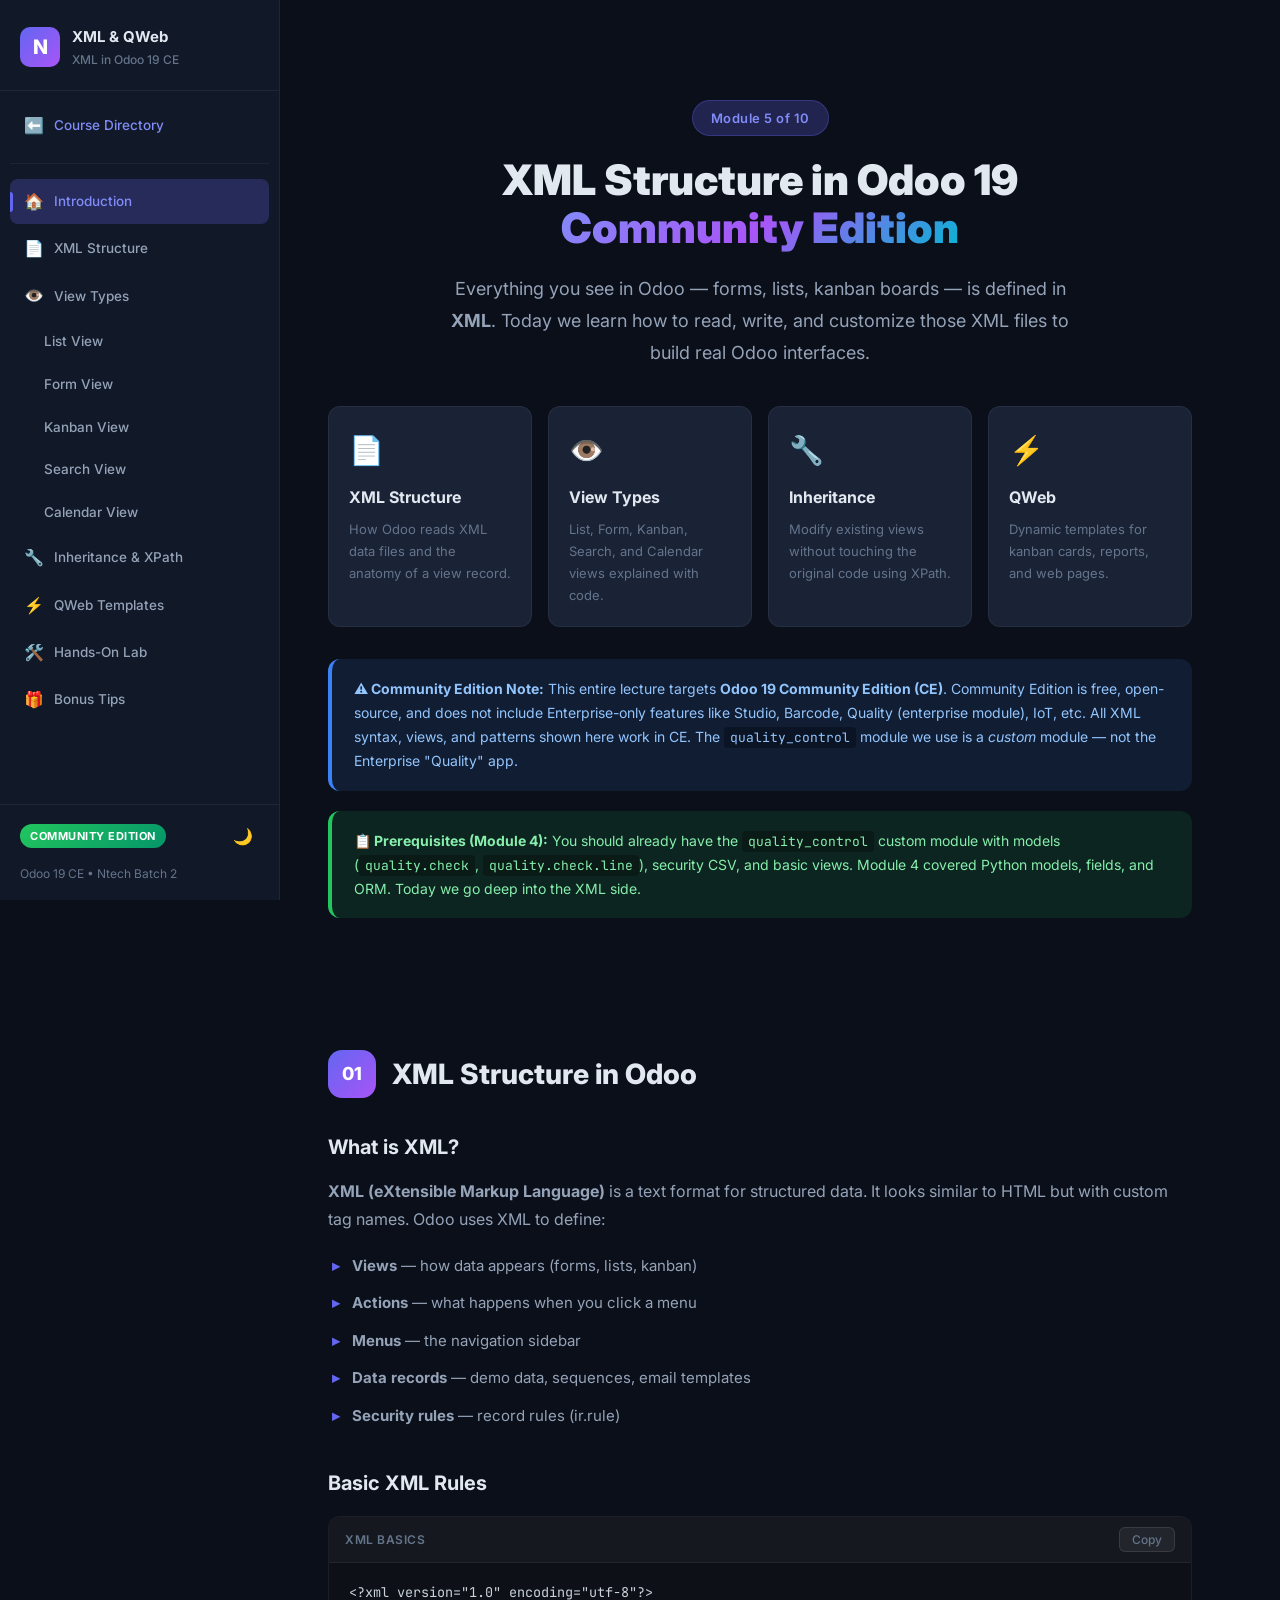
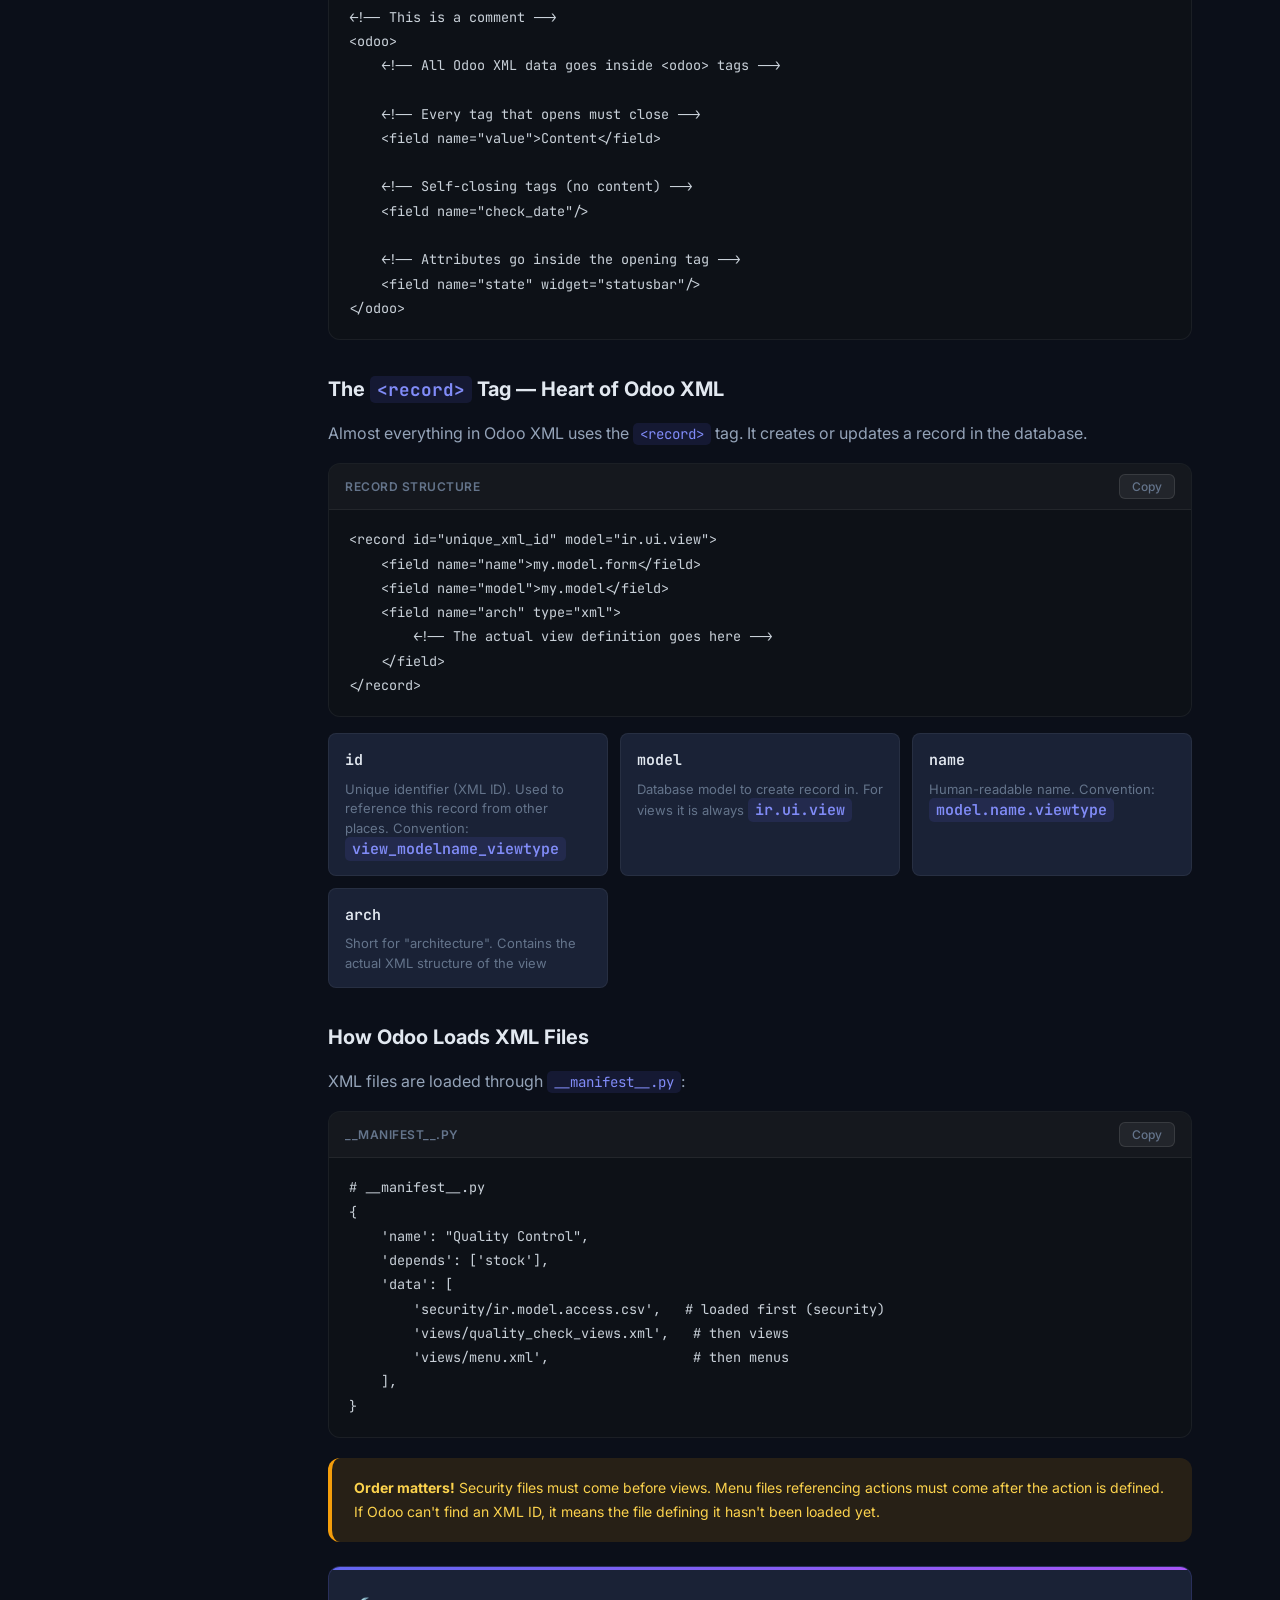
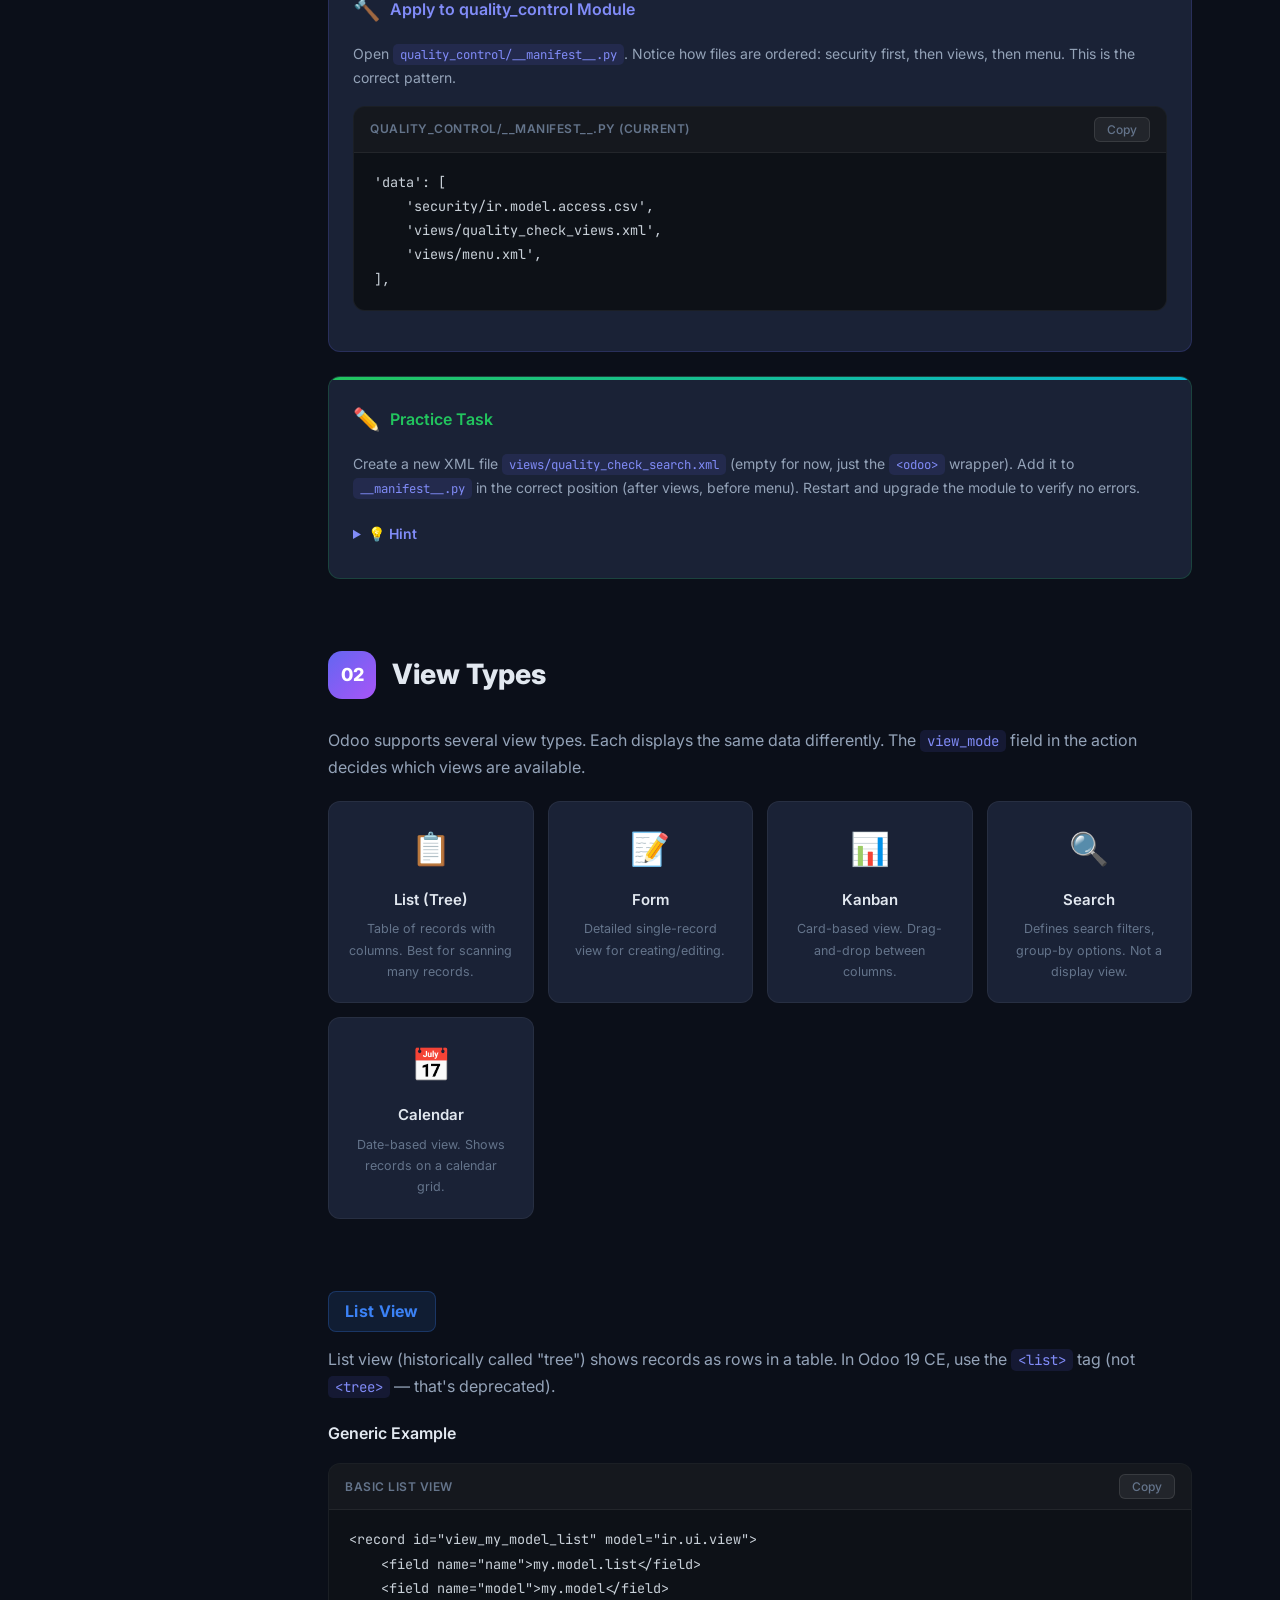
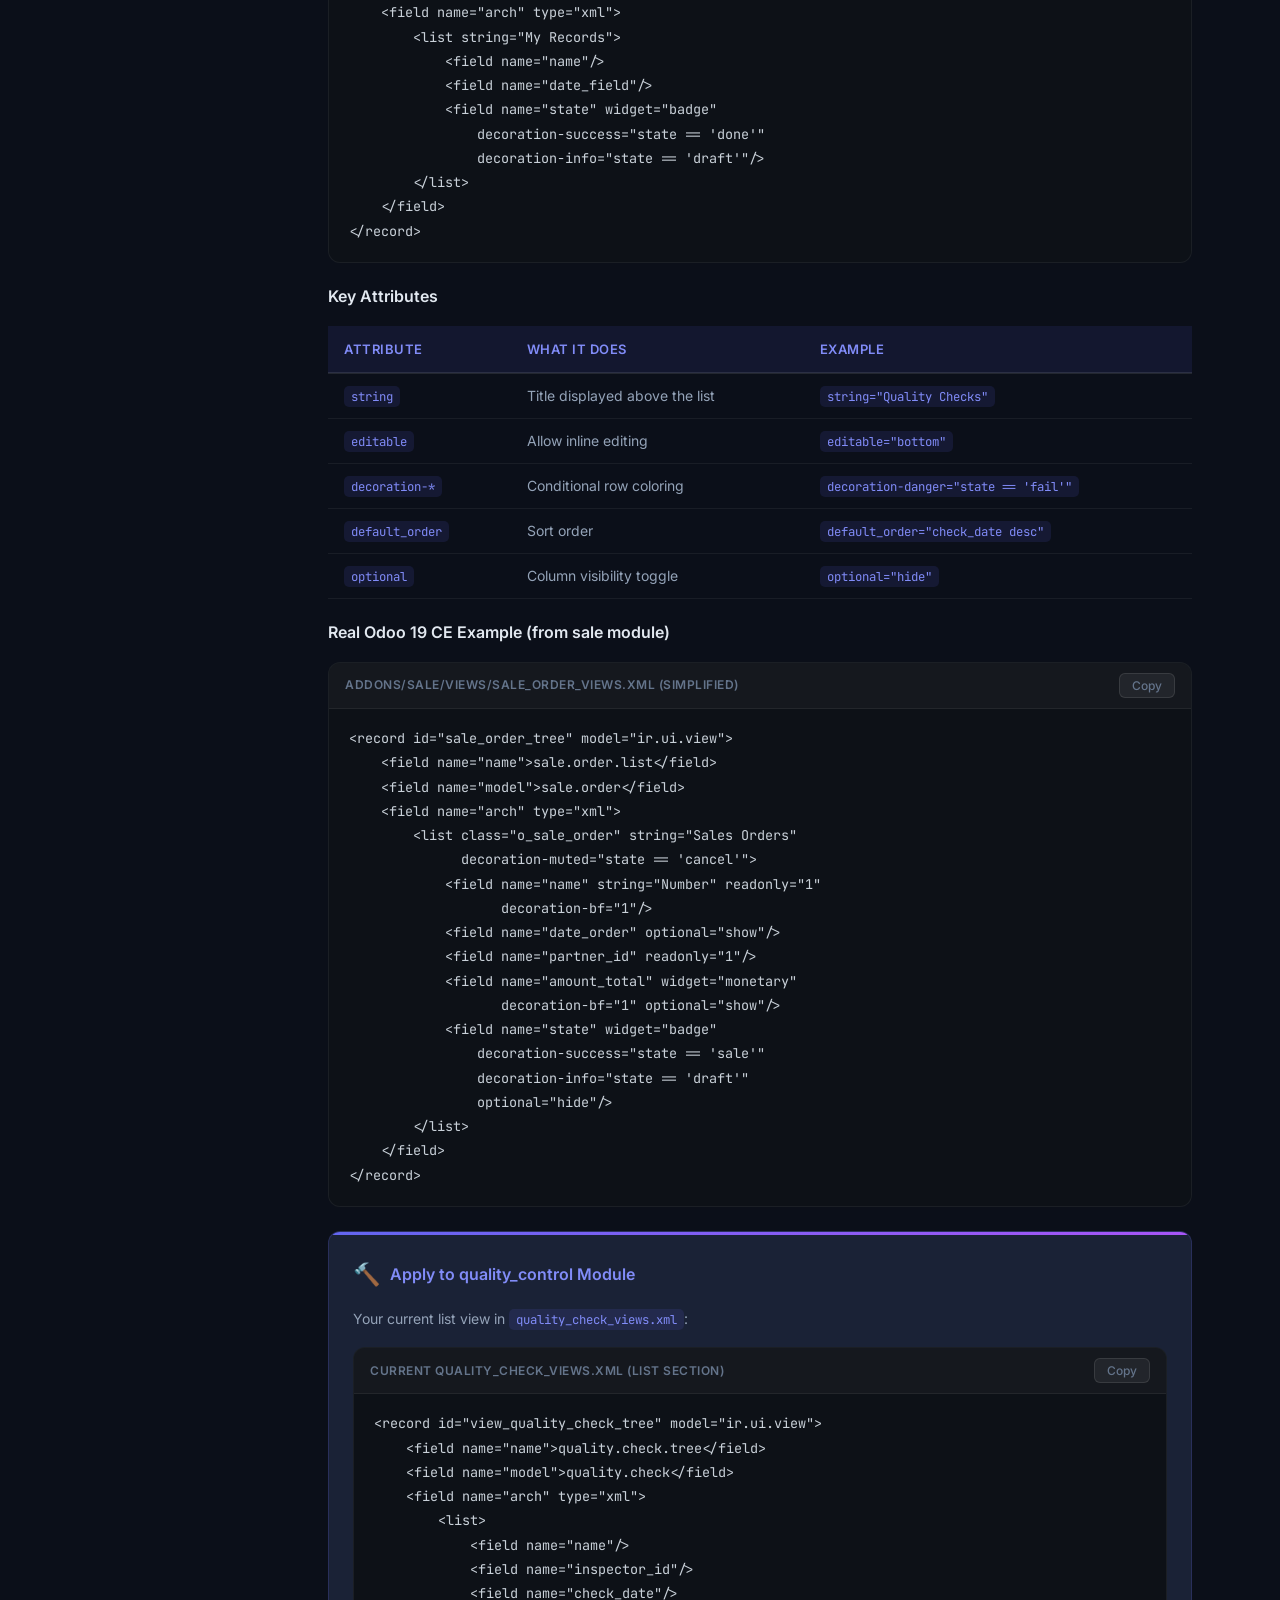
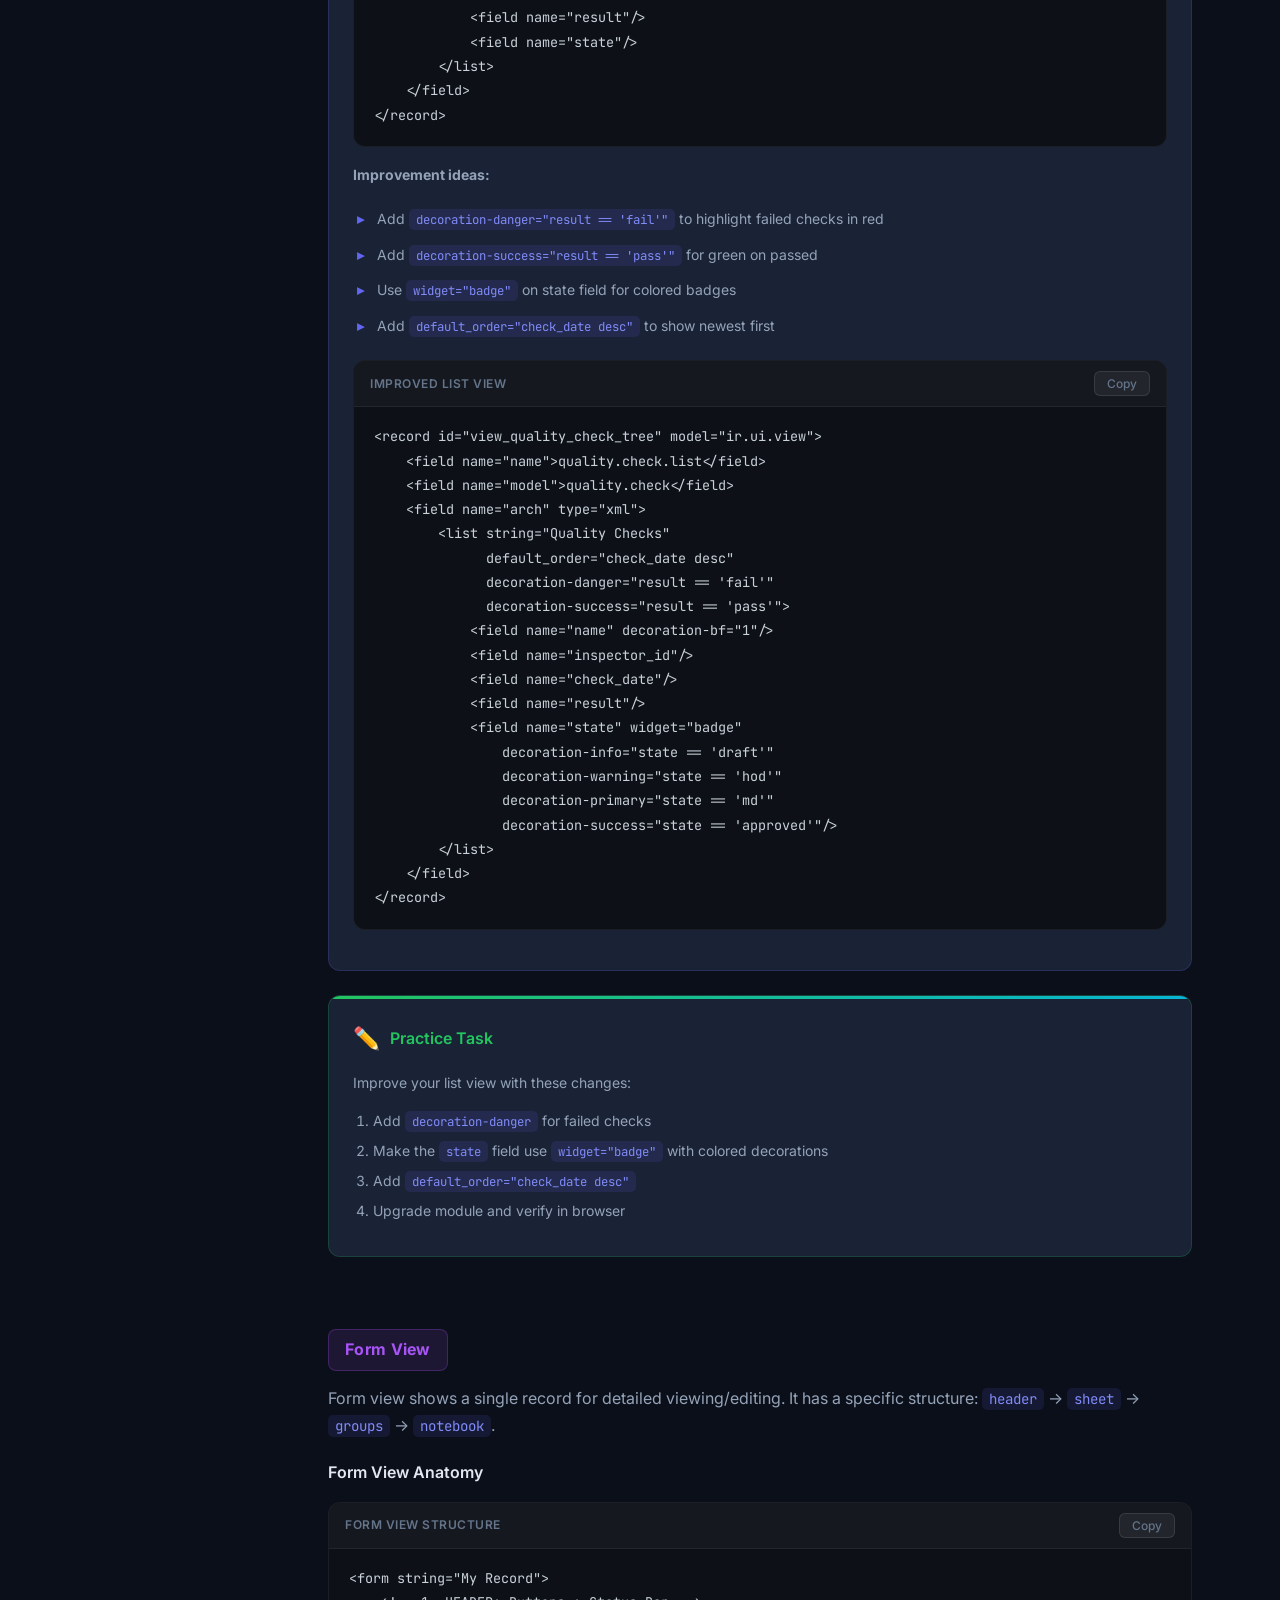
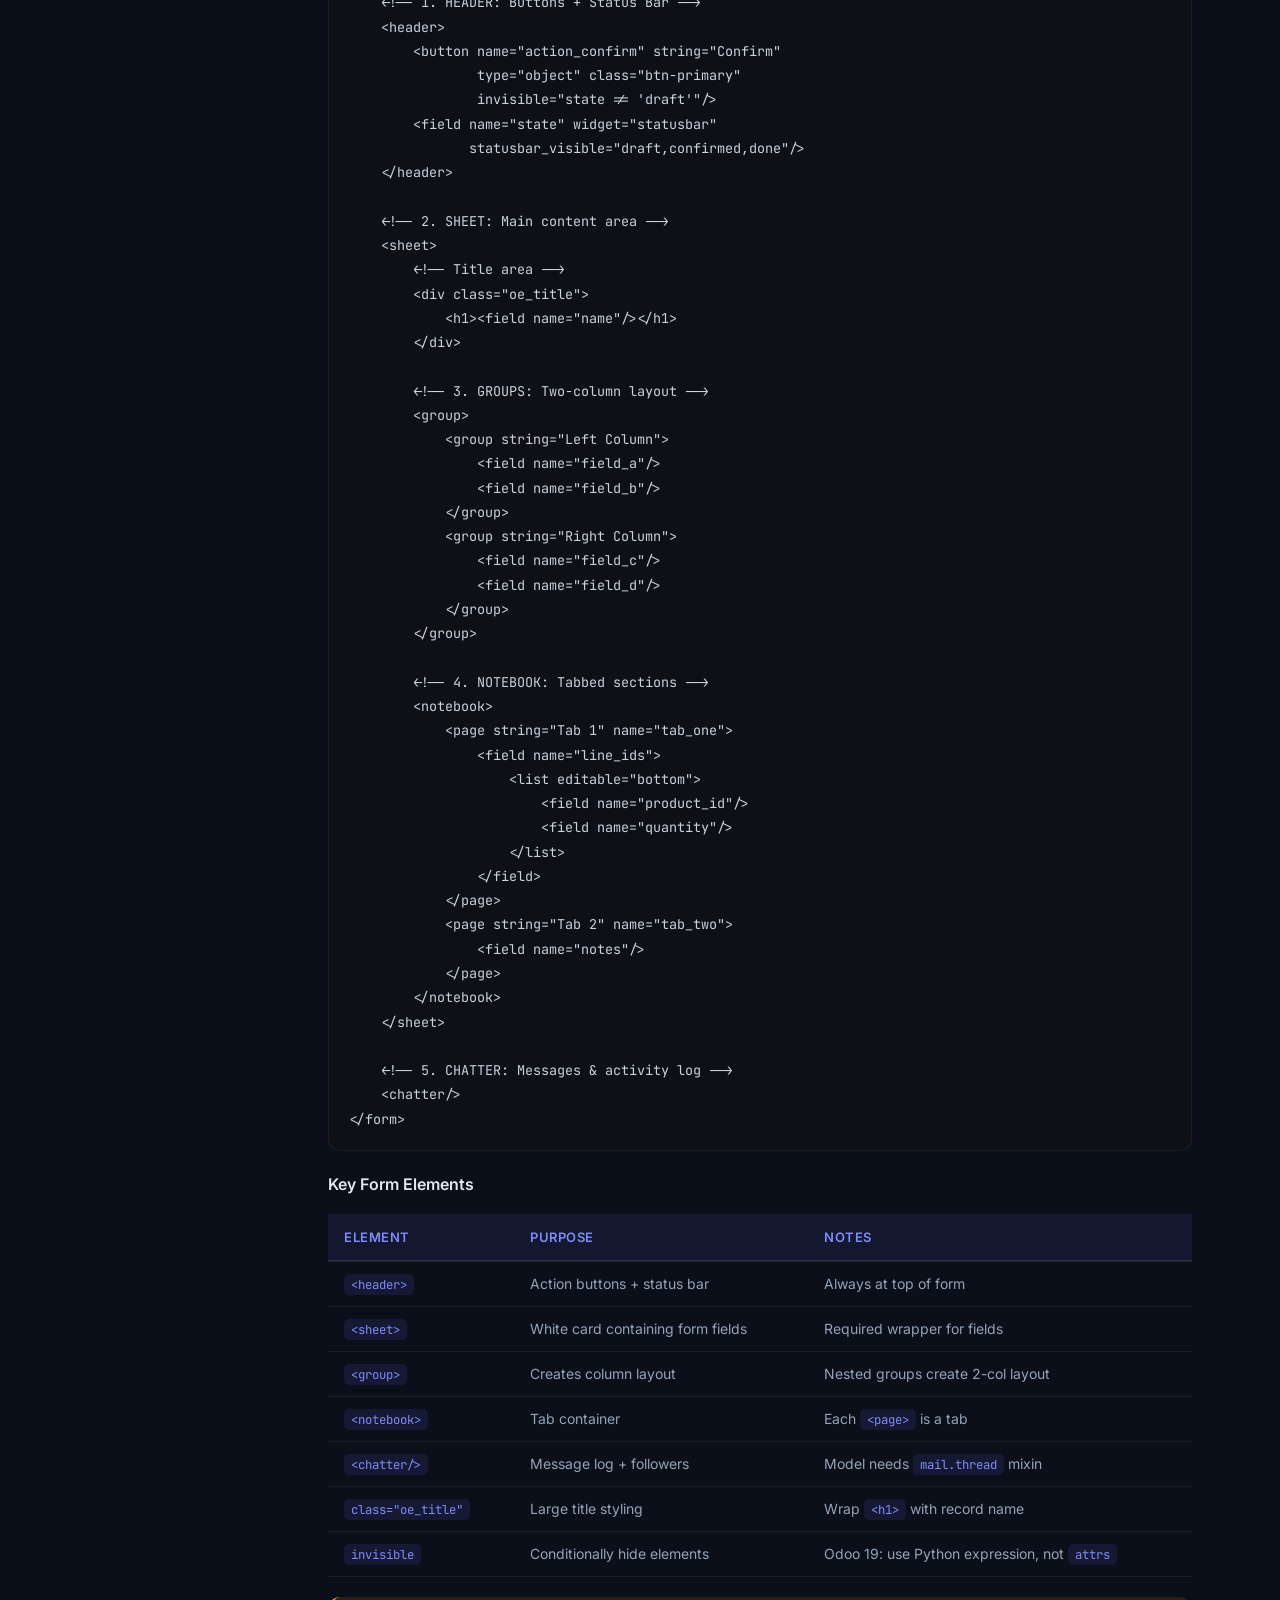
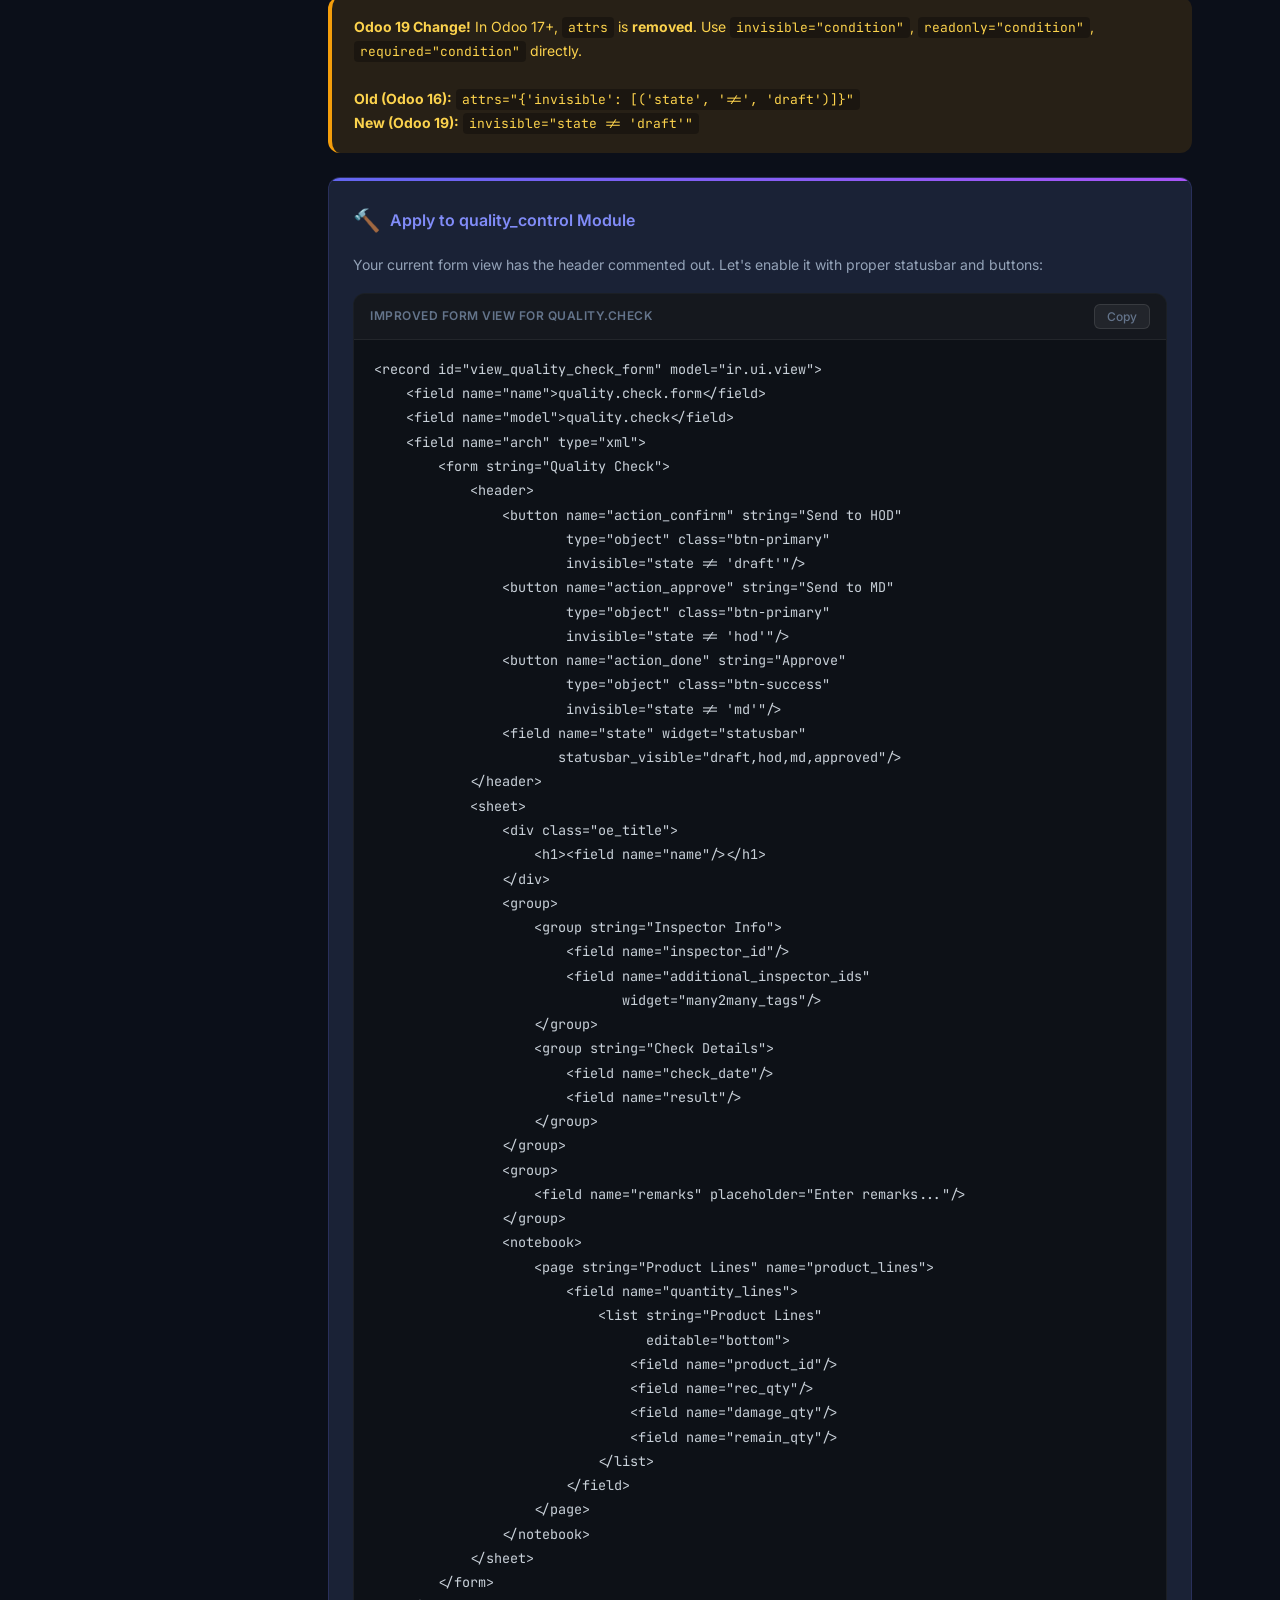
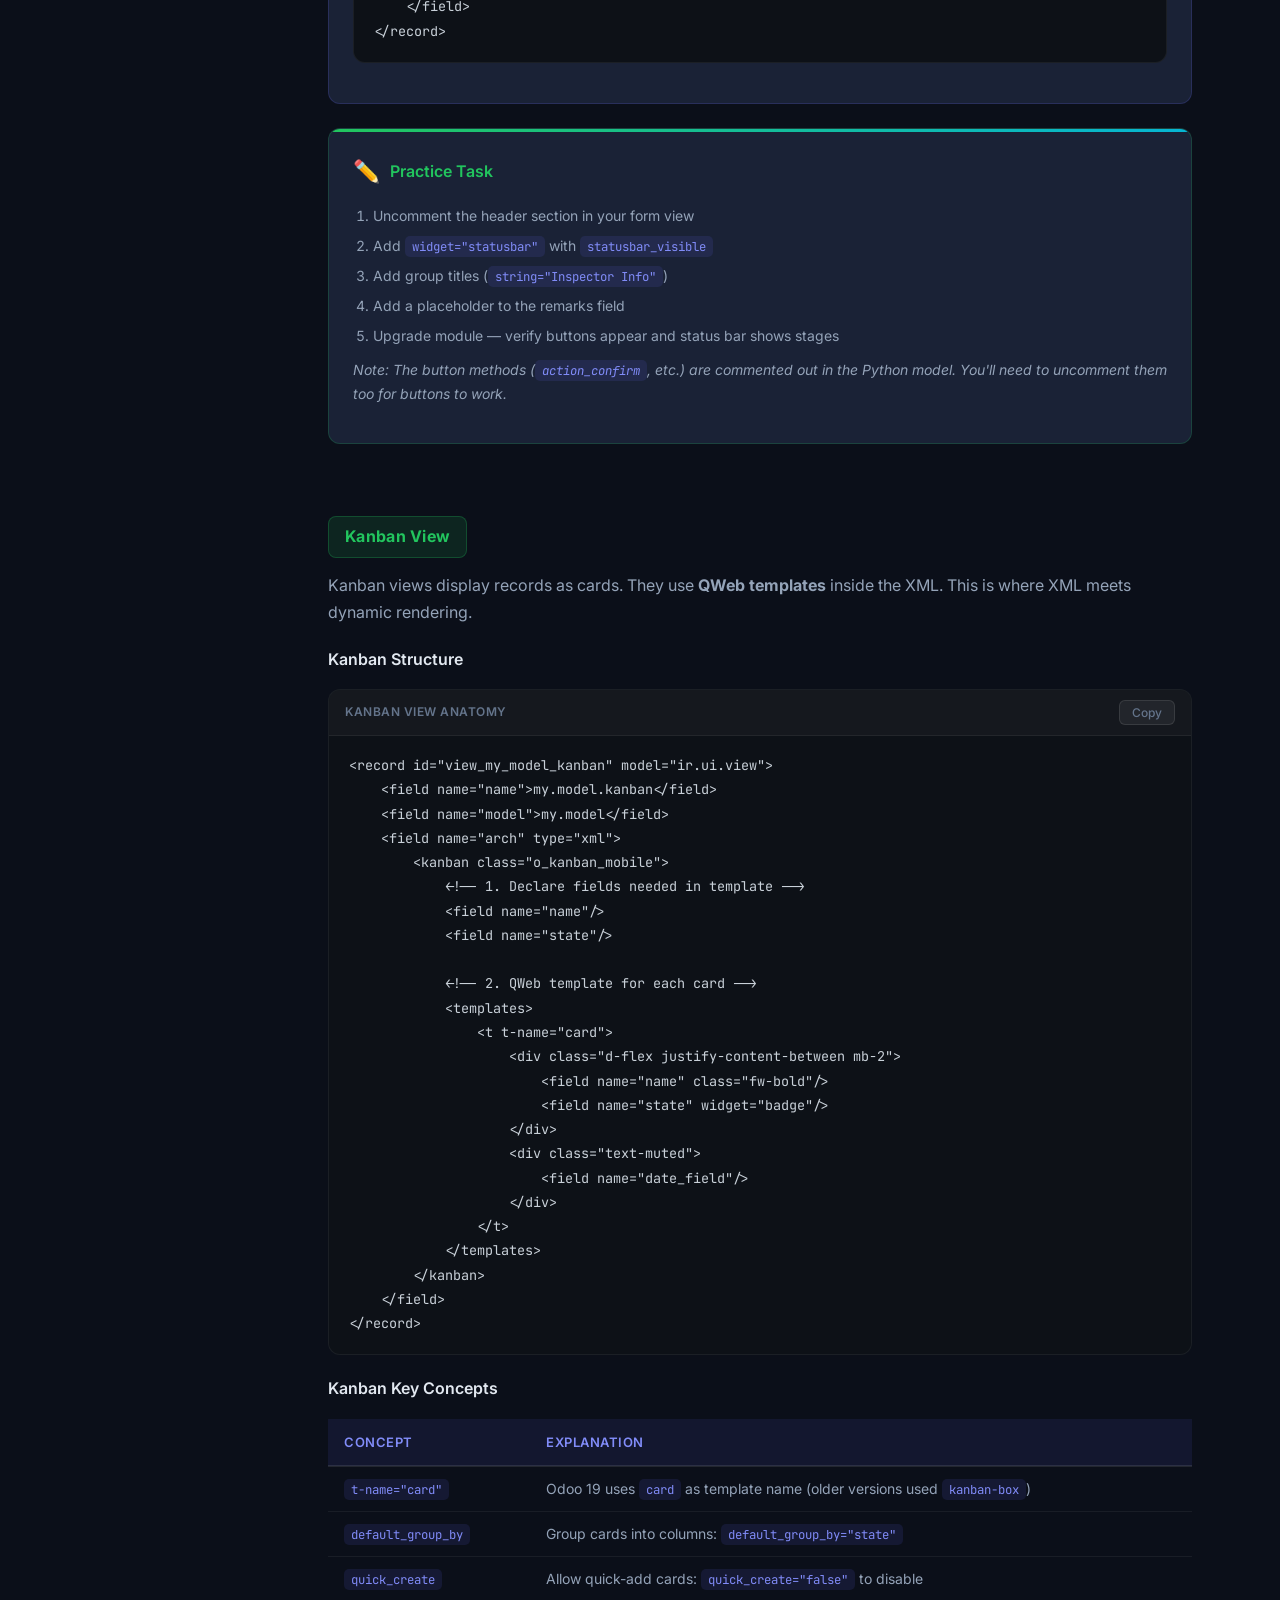
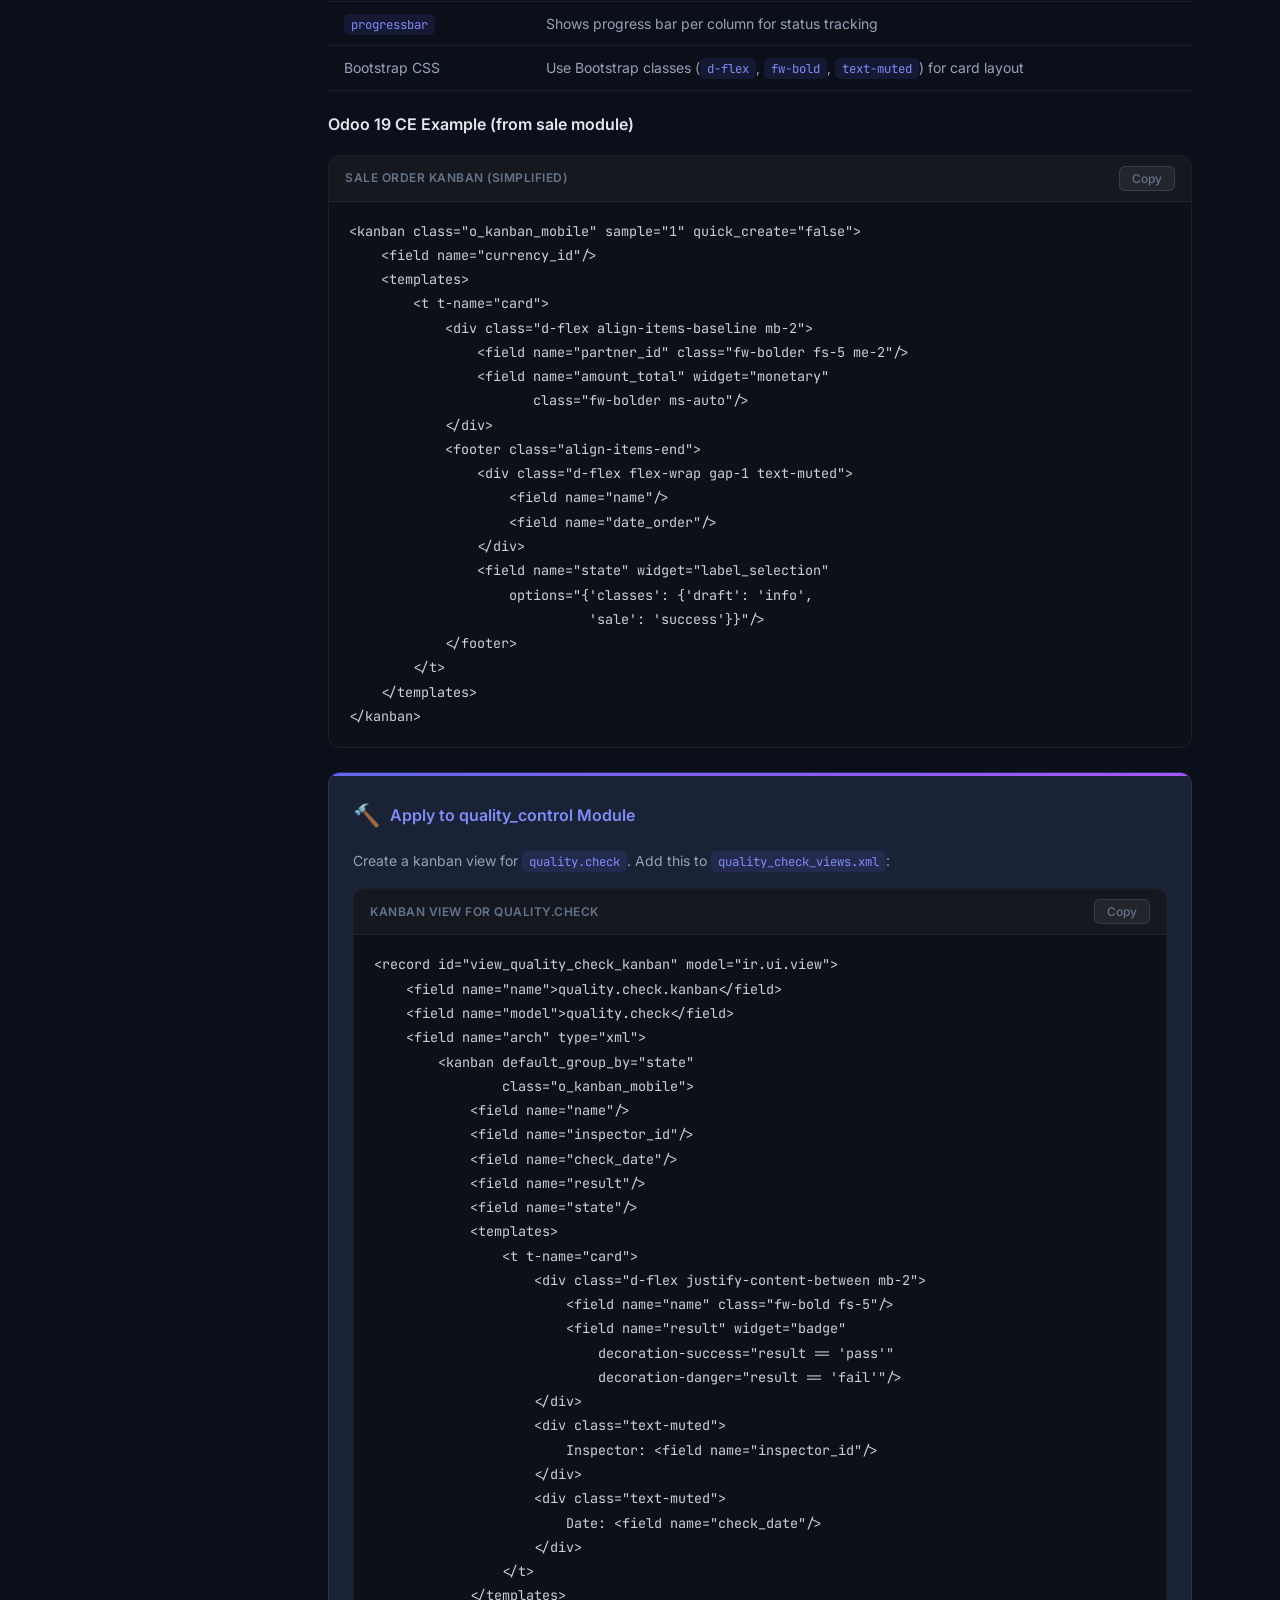
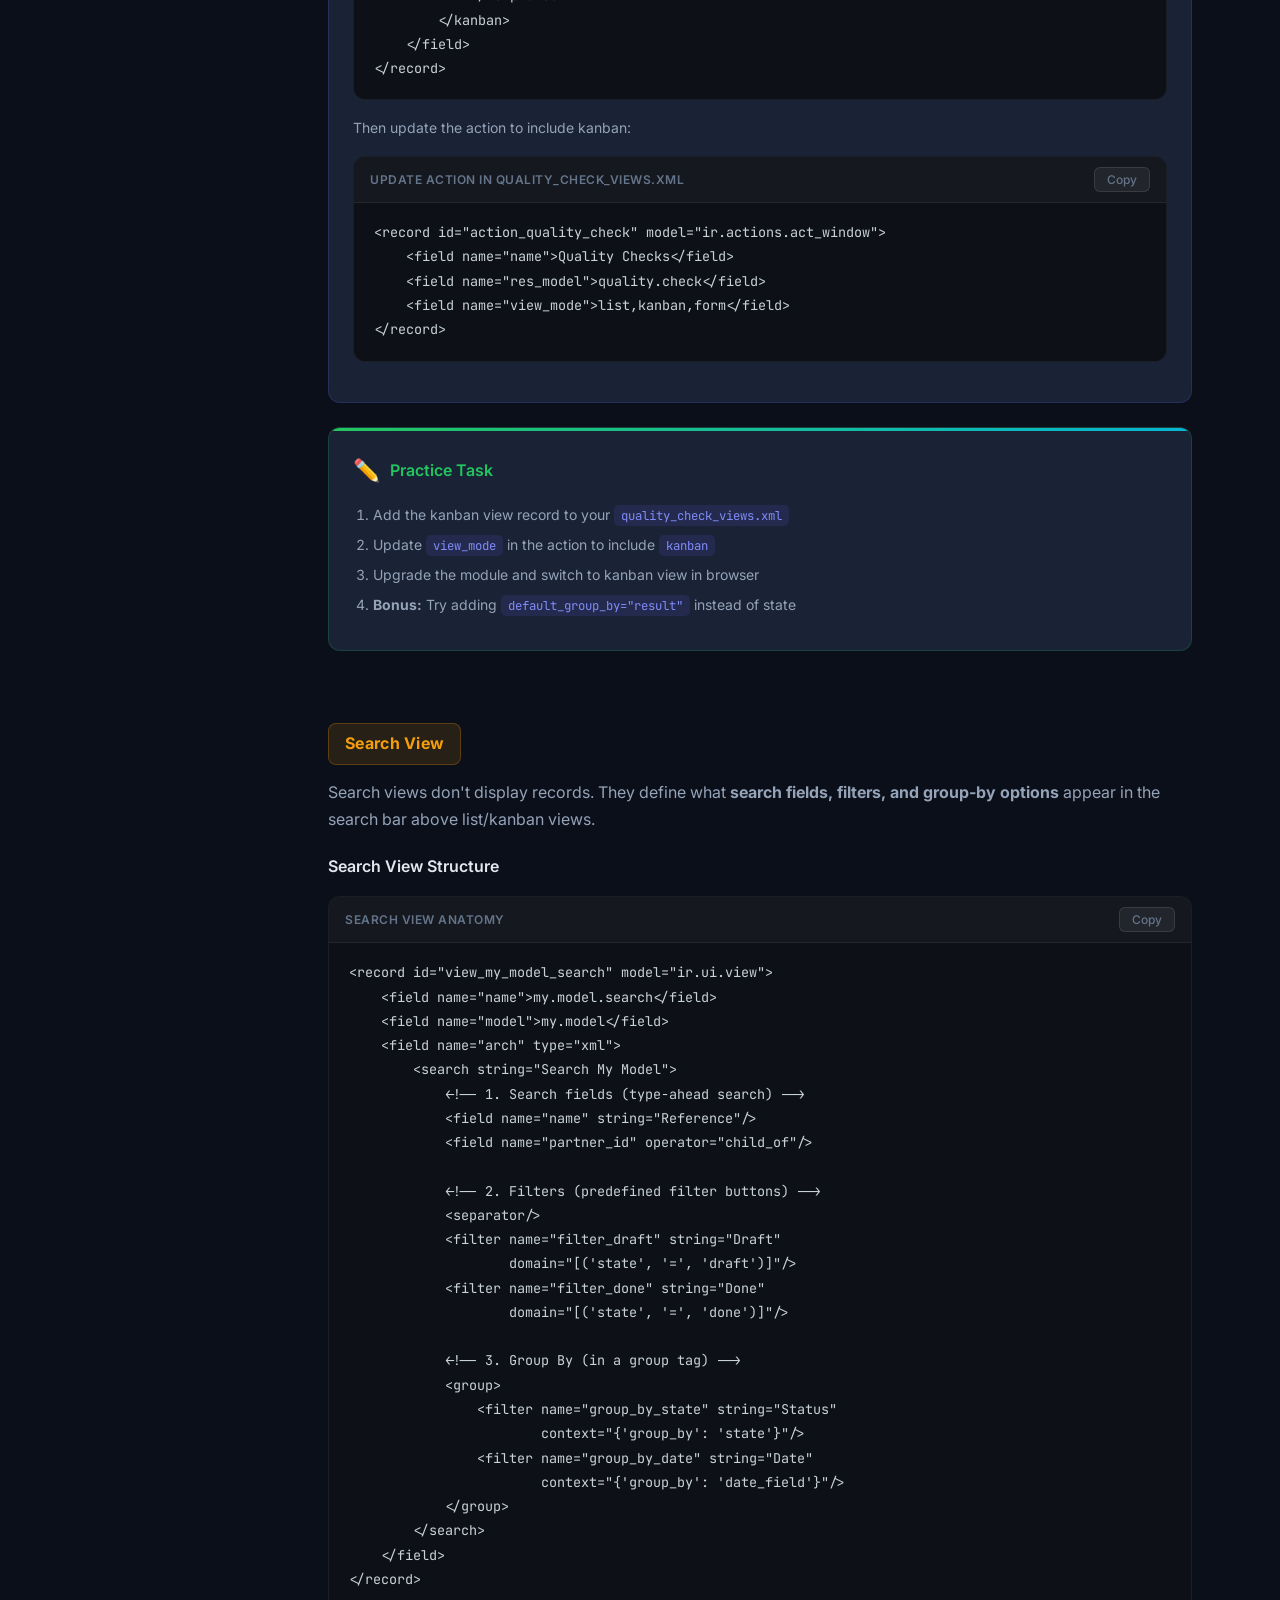
==== commit 6ce86bec: "feat(ui): add light theme and directory back link" ====
--- a/module5_lecture/index.html
+++ b/module5_lecture/index.html
@@ -9,6 +9,11 @@
     <link rel="preconnect" href="https://fonts.gstatic.com" crossorigin>
     <link href="https://fonts.googleapis.com/css2?family=Inter:wght@300;400;500;600;700;800;900&family=JetBrains+Mono:wght@400;500;600&display=swap" rel="stylesheet">
     <link rel="stylesheet" href="styles.css">
+    <script>
+        if (localStorage.getItem('ntech_theme') === 'light') {
+            document.documentElement.classList.add('light-theme');
+        }
+    </script>
 </head>
 <body>
     <!-- ============================================================ -->
@@ -28,6 +33,9 @@
             </div>
         </div>
         <ul class="nav-list" id="navList">
+            <li style="margin-bottom: 15px; border-bottom: 1px solid rgba(255,255,255,0.05); padding-bottom: 15px;"><a href="../index.html" class="nav-link" style="color: var(--accent-light);">
+                <span class="nav-icon">⬅️</span> Course Directory
+            </a></li>
             <li><a href="#intro" class="nav-link active" data-section="intro">
                 <span class="nav-icon">🏠</span> Introduction
             </a></li>
@@ -56,7 +64,13 @@
             </a></li>
         </ul>
         <div class="sidebar-footer">
-            <div class="edition-badge">Community Edition</div>
+            <div style="display: flex; justify-content: space-between; align-items: center; margin-bottom: 6px;">
+                <div class="edition-badge">Community Edition</div>
+                <button id="themeToggle" class="theme-toggle" aria-label="Toggle theme" title="Toggle Light/Dark Mode">
+                    <span class="icon-light" style="display:none;">☀️</span>
+                    <span class="icon-dark">🌙</span>
+                </button>
+            </div>
             <span>Odoo 19 CE &bull; Ntech Batch 2</span>
         </div>
     </nav>
--- a/module5_lecture/styles.css
+++ b/module5_lecture/styles.css
@@ -1057,3 +1057,104 @@
 .apply-box:hover {
     animation: pulse-glow 2s ease infinite;
 }
+
+/* ---------- LIGHT THEME OVERRIDES ---------- */
+html.light-theme {
+    --bg-deep:        #f1f5f9;
+    --bg-surface:     #ffffff;
+    --bg-card:        #ffffff;
+    --bg-card-hover:  #f8fafc;
+    --bg-code:        #f8fafc;
+
+    --text-primary:   #0f172a;
+    --text-secondary: #334155;
+    --text-muted:     #64748b;
+
+    /* High contrast colors for light theme */
+    --accent:         #4338ca;
+    --accent-light:   #3730a3;
+    --green:          #15803d;
+    --blue:           #1d4ed8;
+    --amber:          #b45309;
+    --red:            #b91c1c;
+    --purple:         #7e22ce;
+    --cyan:           #0e7490;
+
+    --border:         rgba(0, 0, 0, 0.15);
+    --border-light:   rgba(0, 0, 0, 0.08);
+
+    --shadow-sm:      0 1px 3px rgba(0,0,0,.05);
+    --shadow-md:      0 4px 6px -1px rgba(0,0,0,.05);
+    --shadow-lg:      0 10px 15px -3px rgba(0,0,0,.05);
+    --shadow-glow:    0 0 20px rgba(99, 102, 241, 0.15);
+}
+
+.theme-toggle {
+    background: none;
+    border: none;
+    cursor: pointer;
+    font-size: 16px;
+    padding: 6px;
+    border-radius: 50%;
+    display: flex;
+    align-items: center;
+    justify-content: center;
+    transition: background 0.2s;
+    color: var(--text-primary);
+}
+
+.theme-toggle:hover {
+    background: rgba(255, 255, 255, 0.1);
+}
+
+html.light-theme .theme-toggle:hover {
+    background: rgba(0, 0, 0, 0.05);
+}
+
+html.light-theme .logo-mark {
+    color: #ffffff;
+}
+
+html.light-theme .topic-number {
+    color: #ffffff;
+}
+
+html.light-theme .mobile-topbar {
+    background: rgba(255, 255, 255, 0.95);
+}
+
+html.light-theme .hamburger span {
+    background: var(--text-primary);
+}
+
+html.light-theme pre code {
+    color: #0f172a;
+}
+
+html.light-theme .anatomy-item {
+    background: #f8fafc;
+}
+
+html.light-theme .view-type-card {
+    background: #ffffff;
+}
+
+html.light-theme .callout code {
+    background: rgba(0, 0, 0, 0.06);
+}
+
+@media (max-width: 480px) {
+    .code-block {
+        max-width: 100vw;
+        border-radius: 0;
+        margin-left: -14px;
+        margin-right: -14px;
+        border-left: none;
+        border-right: none;
+    }
+}
+
+html.light-theme .callout-info { color: #1e3a8a; }
+html.light-theme .callout-warning { color: #78350f; }
+html.light-theme .callout-tip { color: #14532d; }
+html.light-theme .callout-danger { color: #7f1d1d; }
